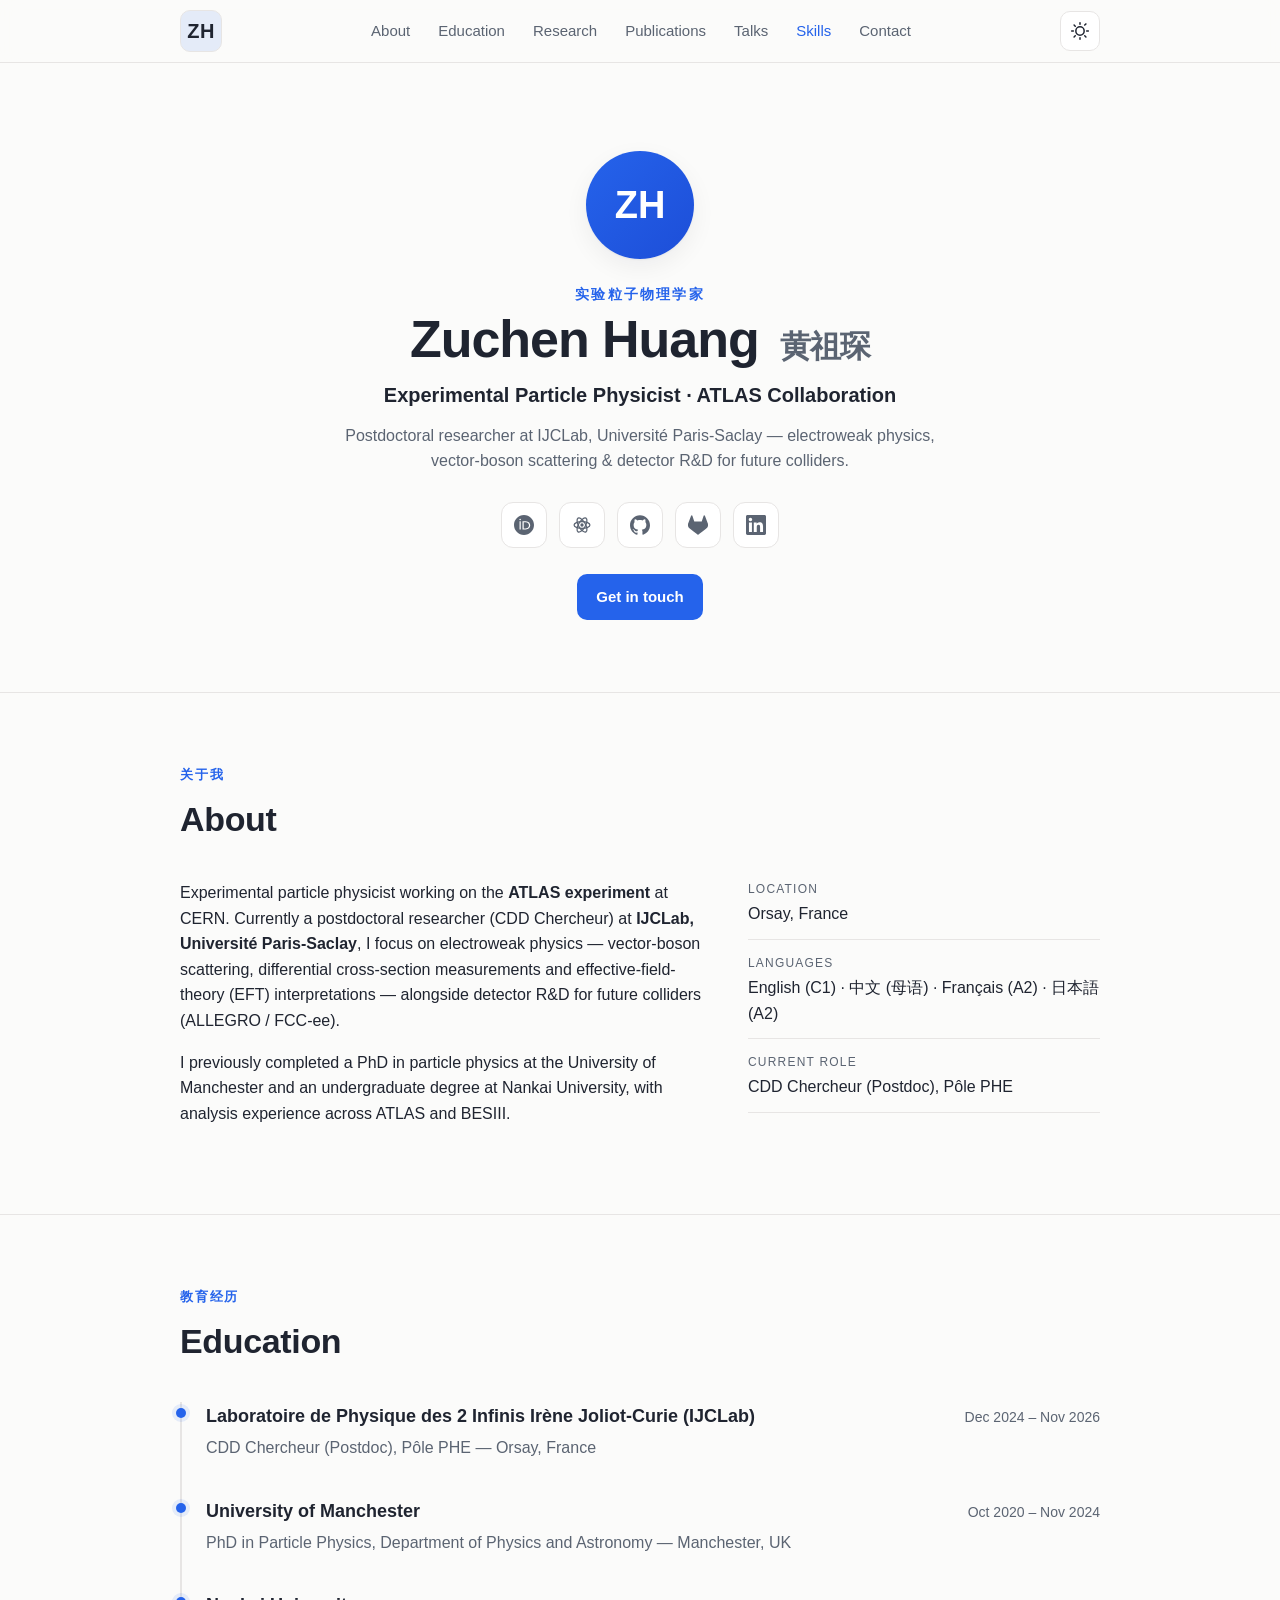
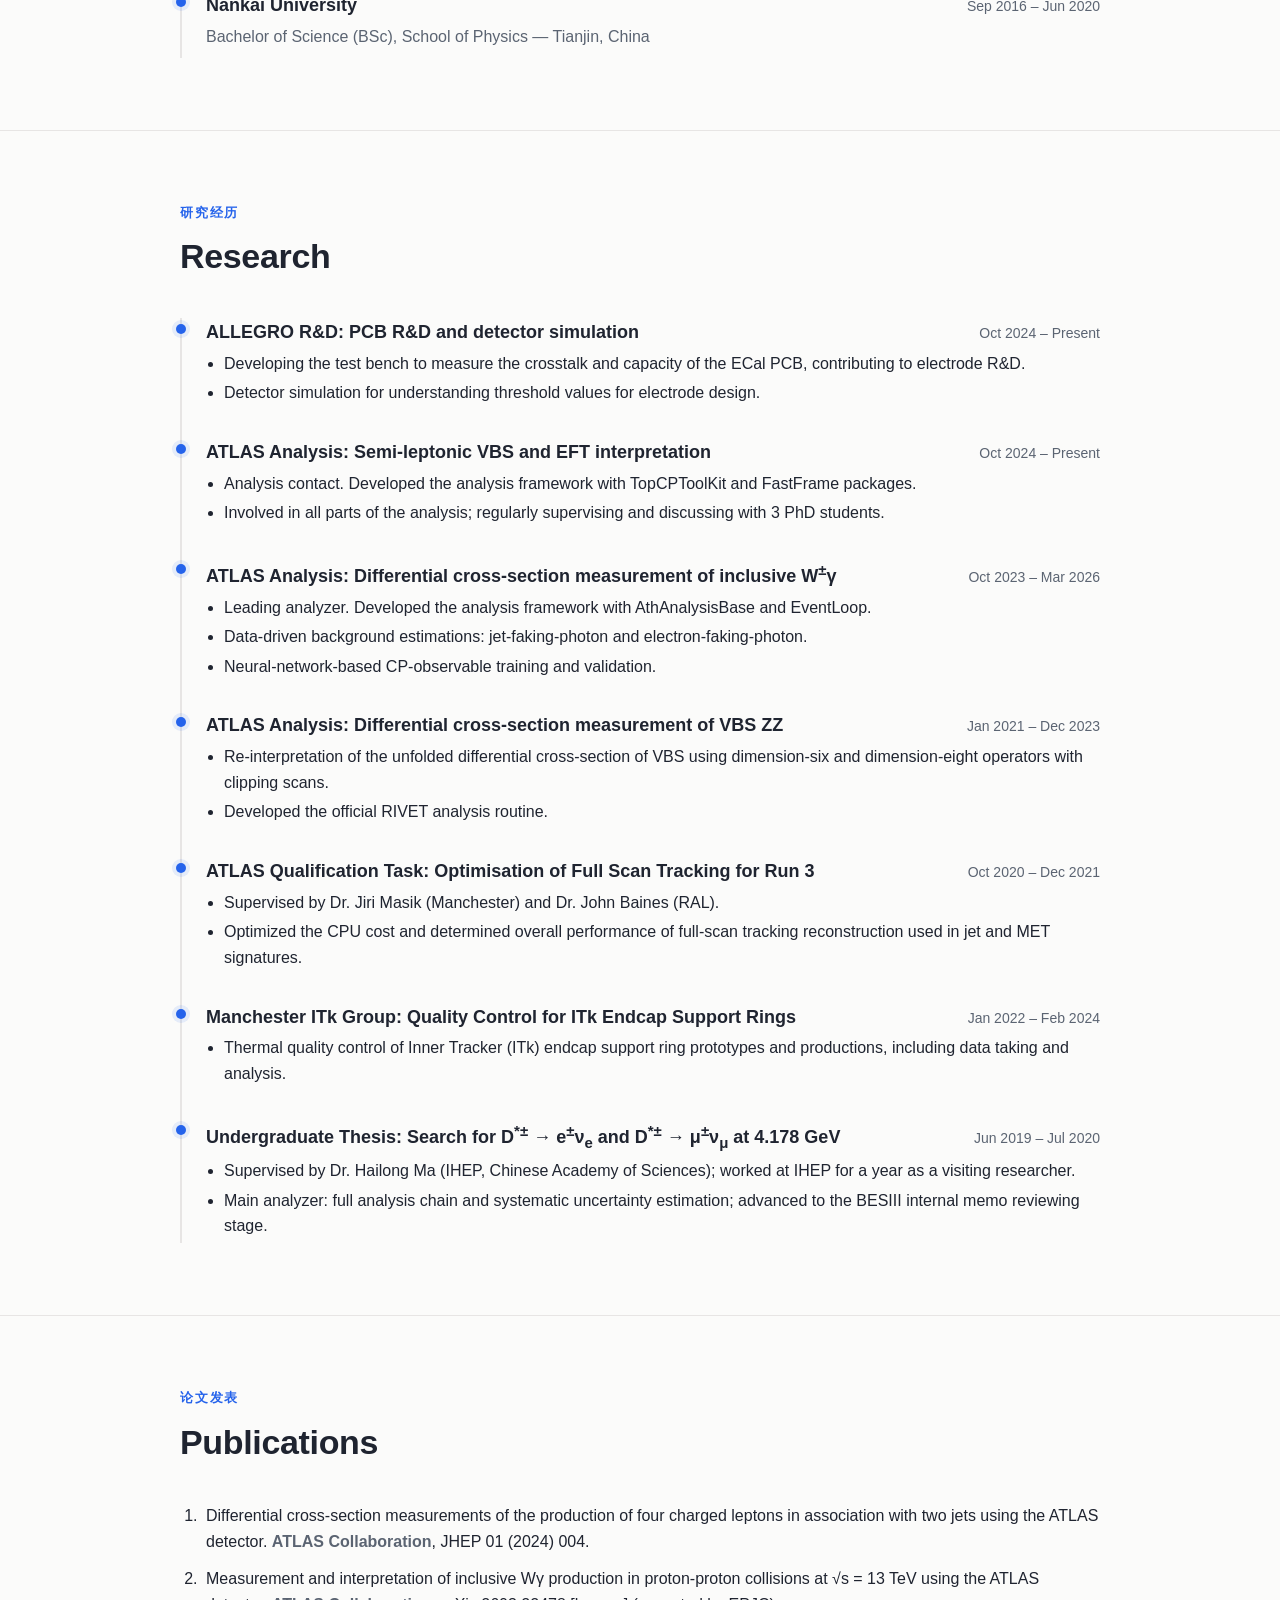
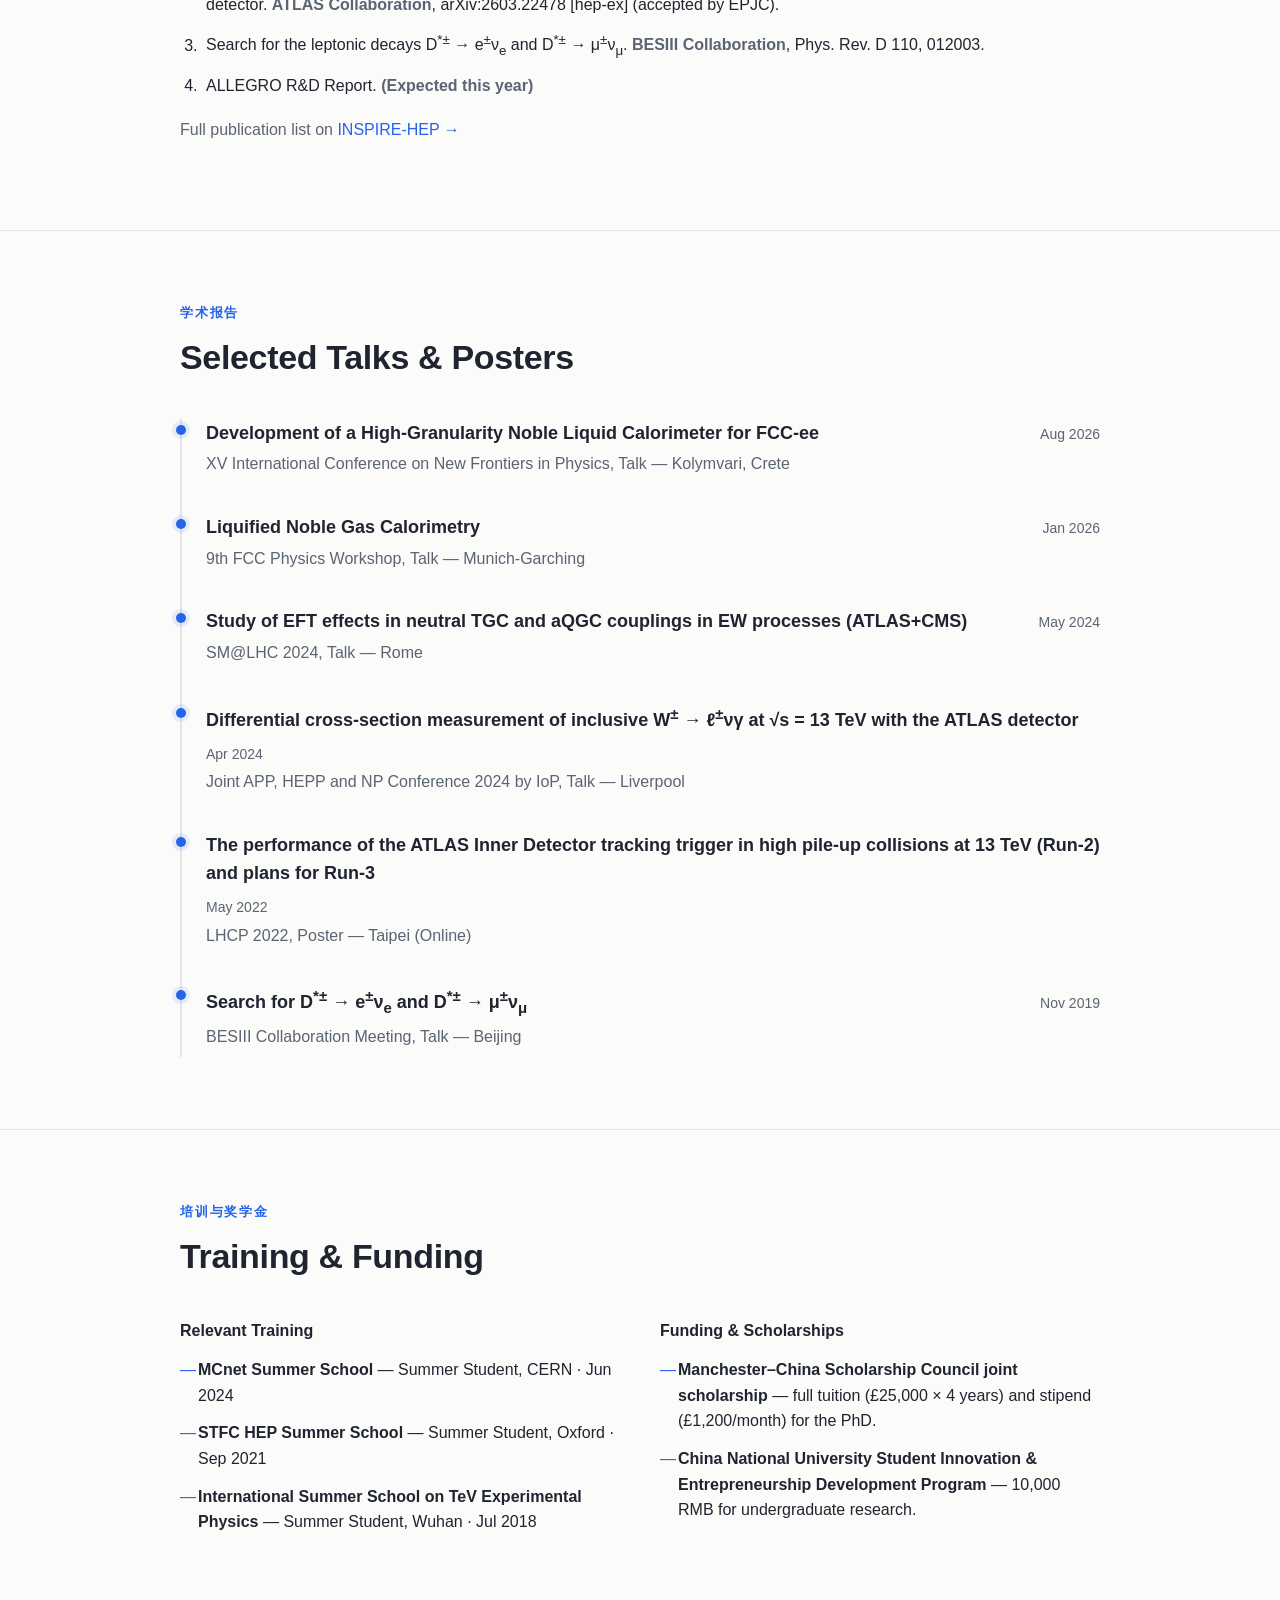
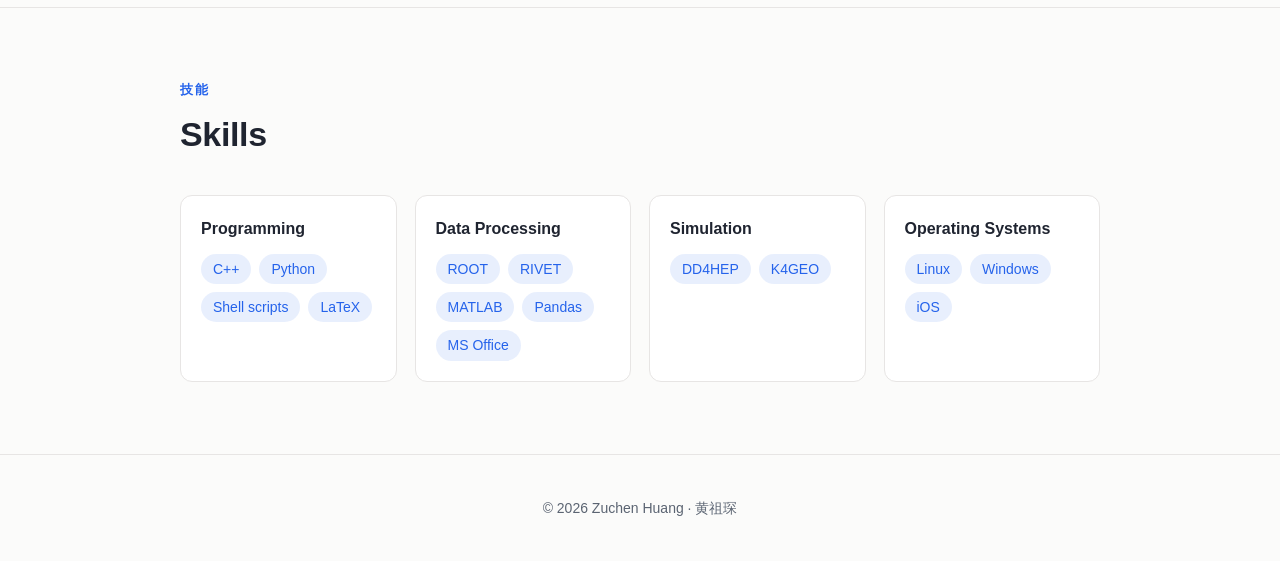
==== index.html @ 95fa82c2 "Personal site: single-page CV + business card with contact form" ====
<!DOCTYPE html>
<html lang="en" data-theme="light">
<head>
  <meta charset="UTF-8">
  <meta name="viewport" content="width=device-width, initial-scale=1.0">
  <title>Zuchen Huang · 黄祖琛 — Experimental Particle Physicist</title>
  <meta name="description" content="Zuchen Huang (黄祖琛) — experimental particle physicist on the ATLAS experiment. CV, research, publications and contact.">
  <meta property="og:title" content="Zuchen Huang · 黄祖琛 — Experimental Particle Physicist">
  <meta property="og:description" content="Experimental particle physicist on the ATLAS experiment. CV, research, publications and contact.">
  <meta property="og:type" content="website">
  <link rel="icon" href="assets/favicon.svg" type="image/svg+xml">
  <link rel="stylesheet" href="css/style.css">
</head>
<body>
  <a class="skip-link" href="#main">Skip to content</a>

  <header class="site-header">
    <div class="container header-inner">
      <a class="brand" href="#top" aria-label="Back to top">ZH</a>

      <button class="nav-toggle" aria-expanded="false" aria-controls="primary-nav" aria-label="Toggle navigation">
        <span></span><span></span><span></span>
      </button>

      <nav id="primary-nav" class="site-nav" aria-label="Primary">
        <ul class="nav-list">
          <li><a href="#about">About</a></li>
          <li><a href="#education">Education</a></li>
          <li><a href="#research">Research</a></li>
          <li><a href="#publications">Publications</a></li>
          <li><a href="#talks">Talks</a></li>
          <li><a href="#skills">Skills</a></li>
          <li><a href="contact.html">Contact</a></li>
        </ul>
      </nav>

      <button class="theme-toggle" aria-label="Toggle dark mode" type="button">
        <svg class="icon-sun" viewBox="0 0 24 24" aria-hidden="true"><path d="M12 17a5 5 0 1 0 0-10 5 5 0 0 0 0 10Zm0-15v2m0 16v2M2 12h2m16 0h2M4.9 4.9l1.4 1.4m11.4 11.4 1.4 1.4m0-15.6-1.4 1.4M6.3 17.7l-1.4 1.4" fill="none" stroke="currentColor" stroke-width="1.8" stroke-linecap="round"/></svg>
        <svg class="icon-moon" viewBox="0 0 24 24" aria-hidden="true"><path d="M21 12.8A9 9 0 1 1 11.2 3 7 7 0 0 0 21 12.8Z" fill="none" stroke="currentColor" stroke-width="1.8" stroke-linecap="round" stroke-linejoin="round"/></svg>
      </button>
    </div>
  </header>

  <main id="main">
    <!-- Hero -->
    <section id="top" class="hero">
      <div class="container">
        <div class="hero-avatar" role="img" aria-label="Portrait placeholder">ZH</div>
        <p class="hero-eyebrow">实验粒子物理学家</p>
        <h1 class="hero-name">Zuchen Huang <span class="hero-name-cn">黄祖琛</span></h1>
        <p class="hero-tagline">Experimental Particle Physicist · ATLAS Collaboration</p>
        <p class="hero-sub">Postdoctoral researcher at IJCLab, Université Paris-Saclay — electroweak physics, vector-boson scattering &amp; detector R&amp;D for future colliders.</p>

        <ul class="social-links" aria-label="Profile links">
          <li>
            <a class="social-icon" href="https://orcid.org/0000-0002-9008-1937" target="_blank" rel="noopener" aria-label="ORCID" title="ORCID">
              <svg viewBox="0 0 24 24" fill="currentColor" aria-hidden="true"><path d="M12 0C5.372 0 0 5.372 0 12s5.372 12 12 12 12-5.372 12-12S18.628 0 12 0zM7.369 4.378c.525 0 .947.431.947.947s-.422.947-.947.947a.95.95 0 0 1-.947-.947c0-.525.422-.947.947-.947zm-.722 3.038h1.444v10.041H6.647V7.416zm3.562 0h3.9c3.712 0 5.344 2.653 5.344 5.025 0 2.578-2.016 5.025-5.325 5.025h-3.919V7.416zm1.444 1.303v7.444h2.297c3.272 0 4.022-2.484 4.022-3.722 0-2.016-1.284-3.722-4.097-3.722h-2.222z"/></svg>
            </a>
          </li>
          <li>
            <a class="social-icon" href="https://inspirehep.net/authors/2129046" target="_blank" rel="noopener" aria-label="INSPIRE-HEP" title="INSPIRE-HEP">
              <svg viewBox="0 0 24 24" aria-hidden="true"><g fill="none" stroke="currentColor" stroke-width="1.5"><ellipse cx="12" cy="12" rx="9.5" ry="4.1"/><ellipse cx="12" cy="12" rx="9.5" ry="4.1" transform="rotate(60 12 12)"/><ellipse cx="12" cy="12" rx="9.5" ry="4.1" transform="rotate(120 12 12)"/></g><circle cx="12" cy="12" r="2" fill="currentColor"/></svg>
            </a>
          </li>
          <li>
            <a class="social-icon" href="https://github.com/josum21" target="_blank" rel="noopener" aria-label="GitHub" title="GitHub">
              <svg viewBox="0 0 24 24" fill="currentColor" aria-hidden="true"><path d="M12 .297c-6.63 0-12 5.373-12 12 0 5.303 3.438 9.8 8.205 11.385.6.113.82-.258.82-.577 0-.285-.01-1.04-.015-2.04-3.338.724-4.042-1.61-4.042-1.61C4.422 18.07 3.633 17.7 3.633 17.7c-1.087-.744.084-.729.084-.729 1.205.084 1.838 1.236 1.838 1.236 1.07 1.835 2.809 1.305 3.495.998.108-.776.417-1.305.76-1.605-2.665-.3-5.466-1.332-5.466-5.93 0-1.31.465-2.38 1.235-3.22-.135-.303-.54-1.523.105-3.176 0 0 1.005-.322 3.3 1.23.96-.267 1.98-.399 3-.405 1.02.006 2.04.138 3 .405 2.28-1.552 3.285-1.23 3.285-1.23.645 1.653.24 2.873.12 3.176.765.84 1.23 1.91 1.23 3.22 0 4.61-2.805 5.625-5.475 5.92.42.36.81 1.096.81 2.22 0 1.606-.015 2.896-.015 3.286 0 .315.21.69.825.57C20.565 22.092 24 17.592 24 12.297c0-6.627-5.373-12-12-12"/></svg>
            </a>
          </li>
          <li>
            <a class="social-icon" href="https://gitlab.cern.ch/hzuchen" target="_blank" rel="noopener" aria-label="GitLab" title="GitLab">
              <svg viewBox="0 0 24 24" fill="currentColor" aria-hidden="true"><path d="m23.6004 9.5927-.0337-.0862L20.3.9814a.851.851 0 0 0-.3362-.405.8748.8748 0 0 0-.9997.0539.8748.8748 0 0 0-.29.4399l-2.2055 6.748H7.5375l-2.2057-6.748a.8573.8573 0 0 0-.29-.4412.8748.8748 0 0 0-.9997-.0537.8585.8585 0 0 0-.3362.4049L.4332 9.5015l-.0325.0862a6.0657 6.0657 0 0 0 2.0119 7.0105l.0113.0087.03.0213 4.976 3.7264 2.462 1.8633 1.4995 1.1321a1.0085 1.0085 0 0 0 1.2197 0l1.4995-1.1321 2.4619-1.8633 5.006-3.7489.0125-.01a6.0682 6.0682 0 0 0 2.0094-7.003z"/></svg>
            </a>
          </li>
          <li>
            <a class="social-icon" href="https://www.linkedin.com/in/zuchen-huang-052924232/" target="_blank" rel="noopener" aria-label="LinkedIn" title="LinkedIn">
              <svg viewBox="0 0 24 24" fill="currentColor" aria-hidden="true"><path d="M20.447 20.452h-3.554v-5.569c0-1.328-.027-3.037-1.852-3.037-1.853 0-2.136 1.445-2.136 2.939v5.667H9.351V9h3.414v1.561h.046c.477-.9 1.637-1.85 3.37-1.85 3.601 0 4.267 2.37 4.267 5.455v6.286zM5.337 7.433c-1.144 0-2.063-.926-2.063-2.065 0-1.138.92-2.063 2.063-2.063 1.14 0 2.064.925 2.064 2.063 0 1.139-.925 2.065-2.064 2.065zm1.782 13.019H3.555V9h3.564v11.452zM22.225 0H1.771C.792 0 0 .774 0 1.729v20.542C0 23.227.792 24 1.771 24h20.451C23.2 24 24 23.227 24 22.271V1.729C24 .774 23.2 0 22.222 0h.003z"/></svg>
            </a>
          </li>
        </ul>

        <div class="hero-actions">
          <a class="btn btn-primary" href="contact.html">Get in touch</a>
        </div>
      </div>
    </section>

    <!-- About -->
    <section id="about" class="section">
      <div class="container">
        <div class="section-head">
          <span class="section-tag">关于我</span>
          <h2>About</h2>
        </div>
        <div class="about-grid">
          <div class="about-text">
            <p>Experimental particle physicist working on the <strong>ATLAS experiment</strong> at CERN. Currently a postdoctoral researcher (CDD Chercheur) at <strong>IJCLab, Université Paris-Saclay</strong>, I focus on electroweak physics — vector-boson scattering, differential cross-section measurements and effective-field-theory (EFT) interpretations — alongside detector R&amp;D for future colliders (ALLEGRO / FCC-ee).</p>
            <p>I previously completed a PhD in particle physics at the University of Manchester and an undergraduate degree at Nankai University, with analysis experience across ATLAS and BESIII.</p>
          </div>
          <dl class="about-facts">
            <div><dt>Location</dt><dd>Orsay, France</dd></div>
            <div><dt>Languages</dt><dd>English (C1) · 中文 (母语) · Français (A2) · 日本語 (A2)</dd></div>
            <div><dt>Current role</dt><dd>CDD Chercheur (Postdoc), Pôle PHE</dd></div>
          </dl>
        </div>
      </div>
    </section>

    <!-- Education -->
    <section id="education" class="section">
      <div class="container">
        <div class="section-head">
          <span class="section-tag">教育经历</span>
          <h2>Education</h2>
        </div>
        <div class="timeline">
          <article class="entry">
            <div class="entry-head"><h3>Laboratoire de Physique des 2 Infinis Irène Joliot-Curie (IJCLab)</h3><span class="entry-date">Dec 2024 – Nov 2026</span></div>
            <p class="entry-sub">CDD Chercheur (Postdoc), Pôle PHE — Orsay, France</p>
          </article>
          <article class="entry">
            <div class="entry-head"><h3>University of Manchester</h3><span class="entry-date">Oct 2020 – Nov 2024</span></div>
            <p class="entry-sub">PhD in Particle Physics, Department of Physics and Astronomy — Manchester, UK</p>
          </article>
          <article class="entry">
            <div class="entry-head"><h3>Nankai University</h3><span class="entry-date">Sep 2016 – Jun 2020</span></div>
            <p class="entry-sub">Bachelor of Science (BSc), School of Physics — Tianjin, China</p>
          </article>
        </div>
      </div>
    </section>

    <!-- Research -->
    <section id="research" class="section">
      <div class="container">
        <div class="section-head">
          <span class="section-tag">研究经历</span>
          <h2>Research</h2>
        </div>
        <div class="timeline">
          <article class="entry">
            <div class="entry-head"><h3>ALLEGRO R&amp;D: PCB R&amp;D and detector simulation</h3><span class="entry-date">Oct 2024 – Present</span></div>
            <ul class="entry-desc">
              <li>Developing the test bench to measure the crosstalk and capacity of the ECal PCB, contributing to electrode R&amp;D.</li>
              <li>Detector simulation for understanding threshold values for electrode design.</li>
            </ul>
          </article>

          <article class="entry">
            <div class="entry-head"><h3>ATLAS Analysis: Semi-leptonic VBS and EFT interpretation</h3><span class="entry-date">Oct 2024 – Present</span></div>
            <ul class="entry-desc">
              <li>Analysis contact. Developed the analysis framework with TopCPToolKit and FastFrame packages.</li>
              <li>Involved in all parts of the analysis; regularly supervising and discussing with 3 PhD students.</li>
            </ul>
          </article>

          <article class="entry">
            <div class="entry-head"><h3>ATLAS Analysis: Differential cross-section measurement of inclusive W<sup>±</sup>γ</h3><span class="entry-date">Oct 2023 – Mar 2026</span></div>
            <ul class="entry-desc">
              <li>Leading analyzer. Developed the analysis framework with AthAnalysisBase and EventLoop.</li>
              <li>Data-driven background estimations: jet-faking-photon and electron-faking-photon.</li>
              <li>Neural-network-based CP-observable training and validation.</li>
            </ul>
          </article>

          <article class="entry">
            <div class="entry-head"><h3>ATLAS Analysis: Differential cross-section measurement of VBS ZZ</h3><span class="entry-date">Jan 2021 – Dec 2023</span></div>
            <ul class="entry-desc">
              <li>Re-interpretation of the unfolded differential cross-section of VBS using dimension-six and dimension-eight operators with clipping scans.</li>
              <li>Developed the official RIVET analysis routine.</li>
            </ul>
          </article>

          <article class="entry">
            <div class="entry-head"><h3>ATLAS Qualification Task: Optimisation of Full Scan Tracking for Run 3</h3><span class="entry-date">Oct 2020 – Dec 2021</span></div>
            <ul class="entry-desc">
              <li>Supervised by Dr. Jiri Masik (Manchester) and Dr. John Baines (RAL).</li>
              <li>Optimized the CPU cost and determined overall performance of full-scan tracking reconstruction used in jet and MET signatures.</li>
            </ul>
          </article>

          <article class="entry">
            <div class="entry-head"><h3>Manchester ITk Group: Quality Control for ITk Endcap Support Rings</h3><span class="entry-date">Jan 2022 – Feb 2024</span></div>
            <ul class="entry-desc">
              <li>Thermal quality control of Inner Tracker (ITk) endcap support ring prototypes and productions, including data taking and analysis.</li>
            </ul>
          </article>

          <article class="entry">
            <div class="entry-head"><h3>Undergraduate Thesis: Search for D<sup>*±</sup> → e<sup>±</sup>ν<sub>e</sub> and D<sup>*±</sup> → μ<sup>±</sup>ν<sub>μ</sub> at 4.178 GeV</h3><span class="entry-date">Jun 2019 – Jul 2020</span></div>
            <ul class="entry-desc">
              <li>Supervised by Dr. Hailong Ma (IHEP, Chinese Academy of Sciences); worked at IHEP for a year as a visiting researcher.</li>
              <li>Main analyzer: full analysis chain and systematic uncertainty estimation; advanced to the BESIII internal memo reviewing stage.</li>
            </ul>
          </article>
        </div>
      </div>
    </section>

    <!-- Publications -->
    <section id="publications" class="section">
      <div class="container">
        <div class="section-head">
          <span class="section-tag">论文发表</span>
          <h2>Publications</h2>
        </div>
        <ol class="pub-list">
          <li>Differential cross-section measurements of the production of four charged leptons in association with two jets using the ATLAS detector. <em>ATLAS Collaboration</em>, JHEP 01 (2024) 004.</li>
          <li>Measurement and interpretation of inclusive Wγ production in proton-proton collisions at √s = 13 TeV using the ATLAS detector. <em>ATLAS Collaboration</em>, arXiv:2603.22478 [hep-ex] (accepted by EPJC).</li>
          <li>Search for the leptonic decays D<sup>*±</sup> → e<sup>±</sup>ν<sub>e</sub> and D<sup>*±</sup> → μ<sup>±</sup>ν<sub>μ</sub>. <em>BESIII Collaboration</em>, Phys. Rev. D 110, 012003.</li>
          <li>ALLEGRO R&amp;D Report. <em>(Expected this year)</em></li>
        </ol>
        <p class="section-note">Full publication list on <a href="https://inspirehep.net/authors/2129046" target="_blank" rel="noopener">INSPIRE-HEP →</a></p>
      </div>
    </section>

    <!-- Talks -->
    <section id="talks" class="section">
      <div class="container">
        <div class="section-head">
          <span class="section-tag">学术报告</span>
          <h2>Selected Talks &amp; Posters</h2>
        </div>
        <div class="timeline">
          <article class="entry">
            <div class="entry-head"><h3>Development of a High-Granularity Noble Liquid Calorimeter for FCC-ee</h3><span class="entry-date">Aug 2026</span></div>
            <p class="entry-sub">XV International Conference on New Frontiers in Physics, Talk — Kolymvari, Crete</p>
          </article>
          <article class="entry">
            <div class="entry-head"><h3>Liquified Noble Gas Calorimetry</h3><span class="entry-date">Jan 2026</span></div>
            <p class="entry-sub">9th FCC Physics Workshop, Talk — Munich-Garching</p>
          </article>
          <article class="entry">
            <div class="entry-head"><h3>Study of EFT effects in neutral TGC and aQGC couplings in EW processes (ATLAS+CMS)</h3><span class="entry-date">May 2024</span></div>
            <p class="entry-sub">SM@LHC 2024, Talk — Rome</p>
          </article>
          <article class="entry">
            <div class="entry-head"><h3>Differential cross-section measurement of inclusive W<sup>±</sup> → ℓ<sup>±</sup>νγ at √s = 13 TeV with the ATLAS detector</h3><span class="entry-date">Apr 2024</span></div>
            <p class="entry-sub">Joint APP, HEPP and NP Conference 2024 by IoP, Talk — Liverpool</p>
          </article>
          <article class="entry">
            <div class="entry-head"><h3>The performance of the ATLAS Inner Detector tracking trigger in high pile-up collisions at 13 TeV (Run-2) and plans for Run-3</h3><span class="entry-date">May 2022</span></div>
            <p class="entry-sub">LHCP 2022, Poster — Taipei (Online)</p>
          </article>
          <article class="entry">
            <div class="entry-head"><h3>Search for D<sup>*±</sup> → e<sup>±</sup>ν<sub>e</sub> and D<sup>*±</sup> → μ<sup>±</sup>ν<sub>μ</sub></h3><span class="entry-date">Nov 2019</span></div>
            <p class="entry-sub">BESIII Collaboration Meeting, Talk — Beijing</p>
          </article>
        </div>
      </div>
    </section>

    <!-- Training & Funding -->
    <section id="training" class="section">
      <div class="container">
        <div class="section-head">
          <span class="section-tag">培训与奖学金</span>
          <h2>Training &amp; Funding</h2>
        </div>
        <div class="two-col">
          <div>
            <h3 class="col-title">Relevant Training</h3>
            <ul class="plain-list">
              <li><strong>MCnet Summer School</strong> — Summer Student, CERN · Jun 2024</li>
              <li><strong>STFC HEP Summer School</strong> — Summer Student, Oxford · Sep 2021</li>
              <li><strong>International Summer School on TeV Experimental Physics</strong> — Summer Student, Wuhan · Jul 2018</li>
            </ul>
          </div>
          <div>
            <h3 class="col-title">Funding &amp; Scholarships</h3>
            <ul class="plain-list">
              <li><strong>Manchester–China Scholarship Council joint scholarship</strong> — full tuition (£25,000 × 4 years) and stipend (£1,200/month) for the PhD.</li>
              <li><strong>China National University Student Innovation &amp; Entrepreneurship Development Program</strong> — 10,000 RMB for undergraduate research.</li>
            </ul>
          </div>
        </div>
      </div>
    </section>

    <!-- Skills -->
    <section id="skills" class="section">
      <div class="container">
        <div class="section-head">
          <span class="section-tag">技能</span>
          <h2>Skills</h2>
        </div>
        <div class="skills-grid">
          <div class="skill-card">
            <h3>Programming</h3>
            <ul class="tag-list"><li>C++</li><li>Python</li><li>Shell scripts</li><li>LaTeX</li></ul>
          </div>
          <div class="skill-card">
            <h3>Data Processing</h3>
            <ul class="tag-list"><li>ROOT</li><li>RIVET</li><li>MATLAB</li><li>Pandas</li><li>MS Office</li></ul>
          </div>
          <div class="skill-card">
            <h3>Simulation</h3>
            <ul class="tag-list"><li>DD4HEP</li><li>K4GEO</li></ul>
          </div>
          <div class="skill-card">
            <h3>Operating Systems</h3>
            <ul class="tag-list"><li>Linux</li><li>Windows</li><li>iOS</li></ul>
          </div>
        </div>
      </div>
    </section>

  </main>

  <footer class="site-footer">
    <div class="container">
      <p>© 2026 Zuchen Huang · 黄祖琛</p>
    </div>
  </footer>

  <script src="js/main.js"></script>
</body>
</html>
---- css/style.css ----
/* ==========================================================================
   Zuchen Huang · personal site — minimal, responsive, light/dark
   ========================================================================== */

:root {
  --bg: #fbfbfa;
  --bg-elevated: #ffffff;
  --text: #1f2430;
  --text-muted: #5b6472;
  --border: #e7e5e4;
  --accent: #2563eb;
  --accent-strong: #1d4ed8;
  --accent-soft: rgba(37, 99, 235, 0.10);
  --on-accent: #ffffff;
  --header-bg: rgba(251, 251, 250, 0.85);
  --shadow: 0 1px 2px rgba(15, 23, 42, 0.05), 0 8px 24px rgba(15, 23, 42, 0.06);
  --radius: 12px;
  --maxw: 960px;
}

[data-theme="dark"] {
  --bg: #0e1116;
  --bg-elevated: #161b24;
  --text: #e7eaf0;
  --text-muted: #9aa3b2;
  --border: #262d3a;
  --accent: #60a5fa;
  --accent-strong: #3b82f6;
  --accent-soft: rgba(96, 165, 250, 0.14);
  --on-accent: #0b1220;
  --header-bg: rgba(14, 17, 22, 0.82);
  --shadow: 0 1px 2px rgba(0, 0, 0, 0.4), 0 8px 24px rgba(0, 0, 0, 0.35);
}

* { box-sizing: border-box; }

html { scroll-behavior: smooth; }

body {
  margin: 0;
  font-family: -apple-system, BlinkMacSystemFont, "Segoe UI", Roboto, "Helvetica Neue", Arial, "PingFang SC", "Microsoft YaHei", sans-serif;
  line-height: 1.6;
  color: var(--text);
  background: var(--bg);
  transition: background-color 0.25s ease, color 0.25s ease;
}

a { color: var(--accent); text-decoration: none; }
a:hover { text-decoration: underline; }

.container { max-width: var(--maxw); margin: 0 auto; padding: 0 20px; }

.skip-link {
  position: absolute; left: -999px; top: 0;
  background: var(--accent); color: var(--on-accent);
  padding: 8px 14px; border-radius: 0 0 8px 0; z-index: 100;
}
.skip-link:focus { left: 0; }

/* ---------- Header ---------- */
.site-header {
  position: sticky; top: 0; z-index: 50;
  background: var(--header-bg);
  backdrop-filter: saturate(140%) blur(10px);
  border-bottom: 1px solid var(--border);
}
.header-inner { display: flex; align-items: center; justify-content: space-between; height: 62px; gap: 16px; }

.brand {
  font-weight: 800; font-size: 20px; letter-spacing: 0.02em;
  color: var(--text); background: var(--accent-soft);
  width: 42px; height: 42px; display: grid; place-items: center;
  border-radius: 10px; border: 1px solid var(--border);
}
.brand:hover { text-decoration: none; color: var(--accent); }

.nav-list { display: flex; gap: 4px; list-style: none; margin: 0; padding: 0; }
.nav-list a {
  color: var(--text-muted); padding: 8px 12px; border-radius: 8px;
  font-size: 15px; font-weight: 500;
}
.nav-list a:hover { color: var(--text); background: var(--accent-soft); text-decoration: none; }
.nav-list a.active { color: var(--accent); }

.theme-toggle {
  border: 1px solid var(--border); background: var(--bg-elevated);
  color: var(--text); width: 40px; height: 40px; border-radius: 10px;
  cursor: pointer; display: grid; place-items: center;
}
.theme-toggle svg { width: 20px; height: 20px; }
.icon-moon { display: none; }
[data-theme="dark"] .icon-sun { display: none; }
[data-theme="dark"] .icon-moon { display: block; }

.nav-toggle { display: none; }

/* ---------- Hero ---------- */
.hero { padding: 88px 0 72px; text-align: center; }
.hero-avatar {
  width: 108px; height: 108px; margin: 0 auto 24px;
  border-radius: 50%; background: linear-gradient(135deg, var(--accent), var(--accent-strong));
  color: var(--on-accent); font-weight: 800; font-size: 38px;
  display: grid; place-items: center;
  box-shadow: var(--shadow);
}
.hero-eyebrow { margin: 0 0 6px; color: var(--accent); font-weight: 600; letter-spacing: 0.16em; font-size: 14px; }
.hero-name { margin: 0 0 10px; font-size: clamp(32px, 6vw, 52px); line-height: 1.1; letter-spacing: -0.02em; }
.hero-name-cn { color: var(--text-muted); font-size: 0.6em; font-weight: 600; margin-left: 8px; }
.hero-tagline { margin: 0 0 12px; font-size: 20px; font-weight: 600; }
.hero-sub { margin: 0 auto 28px; max-width: 620px; color: var(--text-muted); }

.social-links { display: flex; flex-wrap: wrap; justify-content: center; gap: 12px; list-style: none; padding: 0; margin: 0 0 26px; }

/* ---------- Social icon links ---------- */
.social-icon {
  width: 46px; height: 46px; border-radius: 12px;
  display: grid; place-items: center;
  background: var(--bg-elevated); border: 1px solid var(--border);
  color: var(--text-muted);
  transition: color 0.2s ease, border-color 0.2s ease, transform 0.2s ease, box-shadow 0.2s ease;
}
.social-icon:hover {
  color: var(--accent); border-color: var(--accent);
  transform: translateY(-2px); box-shadow: var(--shadow);
  text-decoration: none;
}
.social-icon svg { width: 20px; height: 20px; }

/* ---------- Contact form ---------- */
.contact-narrow { max-width: 560px; }
.form-status {
  padding: 14px 16px; border-radius: var(--radius); margin-bottom: 18px;
  border: 1px solid var(--border); background: var(--bg-elevated);
}
.form-status.success { border-color: #16a34a; color: #16a34a; background: rgba(22, 163, 74, 0.08); }
.form-field { margin-bottom: 16px; }
.form-field label { display: block; font-weight: 600; margin-bottom: 6px; font-size: 15px; }
.form-field input, .form-field textarea {
  width: 100%; padding: 10px 12px; font-size: 16px;
  font-family: inherit; color: var(--text); background: var(--bg-elevated);
  border: 1px solid var(--border); border-radius: 10px;
}
.form-field input:focus, .form-field textarea:focus {
  outline: none; border-color: var(--accent); box-shadow: 0 0 0 3px var(--accent-soft);
}
.form-field textarea { resize: vertical; }
.hero-actions { display: flex; flex-wrap: wrap; justify-content: center; gap: 12px; }

/* ---------- Buttons ---------- */
.btn {
  display: inline-block; padding: 10px 18px; border-radius: 10px;
  font-weight: 600; font-size: 15px; border: 1px solid transparent; cursor: pointer;
}
.btn-primary { background: var(--accent); color: var(--on-accent); }
.btn-primary:hover { background: var(--accent-strong); text-decoration: none; }
.btn-outline { border-color: var(--border); color: var(--text); background: var(--bg-elevated); }
.btn-outline:hover { border-color: var(--accent); color: var(--accent); text-decoration: none; }

/* ---------- Sections ---------- */
.section { padding: 72px 0; border-top: 1px solid var(--border); }
.section-head { margin-bottom: 34px; }
.section-tag {
  display: block; color: var(--accent); font-weight: 600;
  font-size: 13px; letter-spacing: 0.14em; text-transform: uppercase; margin-bottom: 6px;
}
.section h2 { margin: 0; font-size: clamp(26px, 4vw, 34px); letter-spacing: -0.01em; }

/* ---------- About ---------- */
.about-grid { display: grid; grid-template-columns: 1.5fr 1fr; gap: 40px; align-items: start; }
.about-text p { margin: 0 0 16px; }
.about-facts { margin: 0; display: grid; gap: 14px; }
.about-facts div { padding-bottom: 12px; border-bottom: 1px solid var(--border); }
.about-facts dt { font-size: 12px; text-transform: uppercase; letter-spacing: 0.1em; color: var(--text-muted); }
.about-facts dd { margin: 2px 0 0; font-weight: 500; }

/* ---------- Timeline entries ---------- */
.timeline { display: grid; gap: 28px; border-left: 2px solid var(--border); padding-left: 24px; }
.entry { position: relative; }
.entry::before {
  content: ""; position: absolute; left: -30px; top: 6px;
  width: 10px; height: 10px; border-radius: 50%;
  background: var(--accent); box-shadow: 0 0 0 4px var(--accent-soft);
}
.entry-head { display: flex; flex-wrap: wrap; align-items: baseline; justify-content: space-between; gap: 8px; }
.entry-head h3 { margin: 0; font-size: 18px; }
.entry-date { color: var(--text-muted); font-size: 14px; font-weight: 500; white-space: nowrap; }
.entry-sub { margin: 4px 0 8px; color: var(--text-muted); }
.entry-desc { margin: 4px 0 0; padding-left: 18px; }
.entry-desc li { margin-bottom: 4px; }

/* ---------- Publications ---------- */
.pub-list { margin: 0; padding-left: 22px; display: grid; gap: 12px; }
.pub-list li { padding-left: 4px; }
.pub-list em { color: var(--text-muted); font-style: normal; font-weight: 600; }
.section-note { margin-top: 18px; color: var(--text-muted); }

/* ---------- Two-column / lists ---------- */
.two-col { display: grid; grid-template-columns: 1fr 1fr; gap: 40px; }
.col-title { margin: 0 0 14px; font-size: 16px; }
.plain-list { margin: 0; padding: 0; list-style: none; display: grid; gap: 12px; }
.plain-list li { padding-left: 18px; position: relative; }
.plain-list li::before { content: "—"; position: absolute; left: 0; color: var(--accent); }

/* ---------- Skills ---------- */
.skills-grid { display: grid; grid-template-columns: repeat(auto-fit, minmax(200px, 1fr)); gap: 18px; }
.skill-card { background: var(--bg-elevated); border: 1px solid var(--border); border-radius: var(--radius); padding: 20px; }
.skill-card h3 { margin: 0 0 12px; font-size: 16px; }
.tag-list { display: flex; flex-wrap: wrap; gap: 8px; list-style: none; margin: 0; padding: 0; }
.tag-list li { background: var(--accent-soft); color: var(--accent); border-radius: 999px; padding: 4px 12px; font-size: 14px; font-weight: 500; }

/* ---------- Contact ---------- */
.contact-lead { margin: 0 0 26px; color: var(--text-muted); max-width: 560px; }
.contact-list { list-style: none; margin: 0 0 28px; padding: 0; display: grid; gap: 10px; }
.contact-list li { display: flex; gap: 12px; flex-wrap: wrap; }
.contact-label { min-width: 110px; color: var(--text-muted); font-weight: 600; }

/* ---------- Footer ---------- */
.site-footer { border-top: 1px solid var(--border); padding: 28px 0; color: var(--text-muted); font-size: 14px; text-align: center; }

/* ---------- Reveal animation ---------- */
.reveal { opacity: 0; transform: translateY(14px); transition: opacity 0.5s ease, transform 0.5s ease; }
.reveal.visible { opacity: 1; transform: none; }

/* ---------- Responsive ---------- */
@media (max-width: 760px) {
  .about-grid, .two-col { grid-template-columns: 1fr; }
  .nav-toggle {
    display: flex; flex-direction: column; gap: 4px;
    background: none; border: none; cursor: pointer; padding: 8px;
  }
  .nav-toggle span { display: block; width: 22px; height: 2px; background: var(--text); transition: 0.2s ease; }
  .nav-toggle[aria-expanded="true"] span:nth-child(1) { transform: translateY(6px) rotate(45deg); }
  .nav-toggle[aria-expanded="true"] span:nth-child(2) { opacity: 0; }
  .nav-toggle[aria-expanded="true"] span:nth-child(3) { transform: translateY(-6px) rotate(-45deg); }

  .site-nav {
    position: absolute; top: 62px; left: 0; right: 0;
    background: var(--bg-elevated); border-bottom: 1px solid var(--border);
    padding: 12px 20px; display: none;
  }
  .site-nav.open { display: block; }
  .nav-list { flex-direction: column; gap: 2px; }
  .nav-list a { display: block; padding: 12px; }

  .entry-head { flex-direction: column; align-items: flex-start; gap: 2px; }
  .entry-date { white-space: normal; }
}
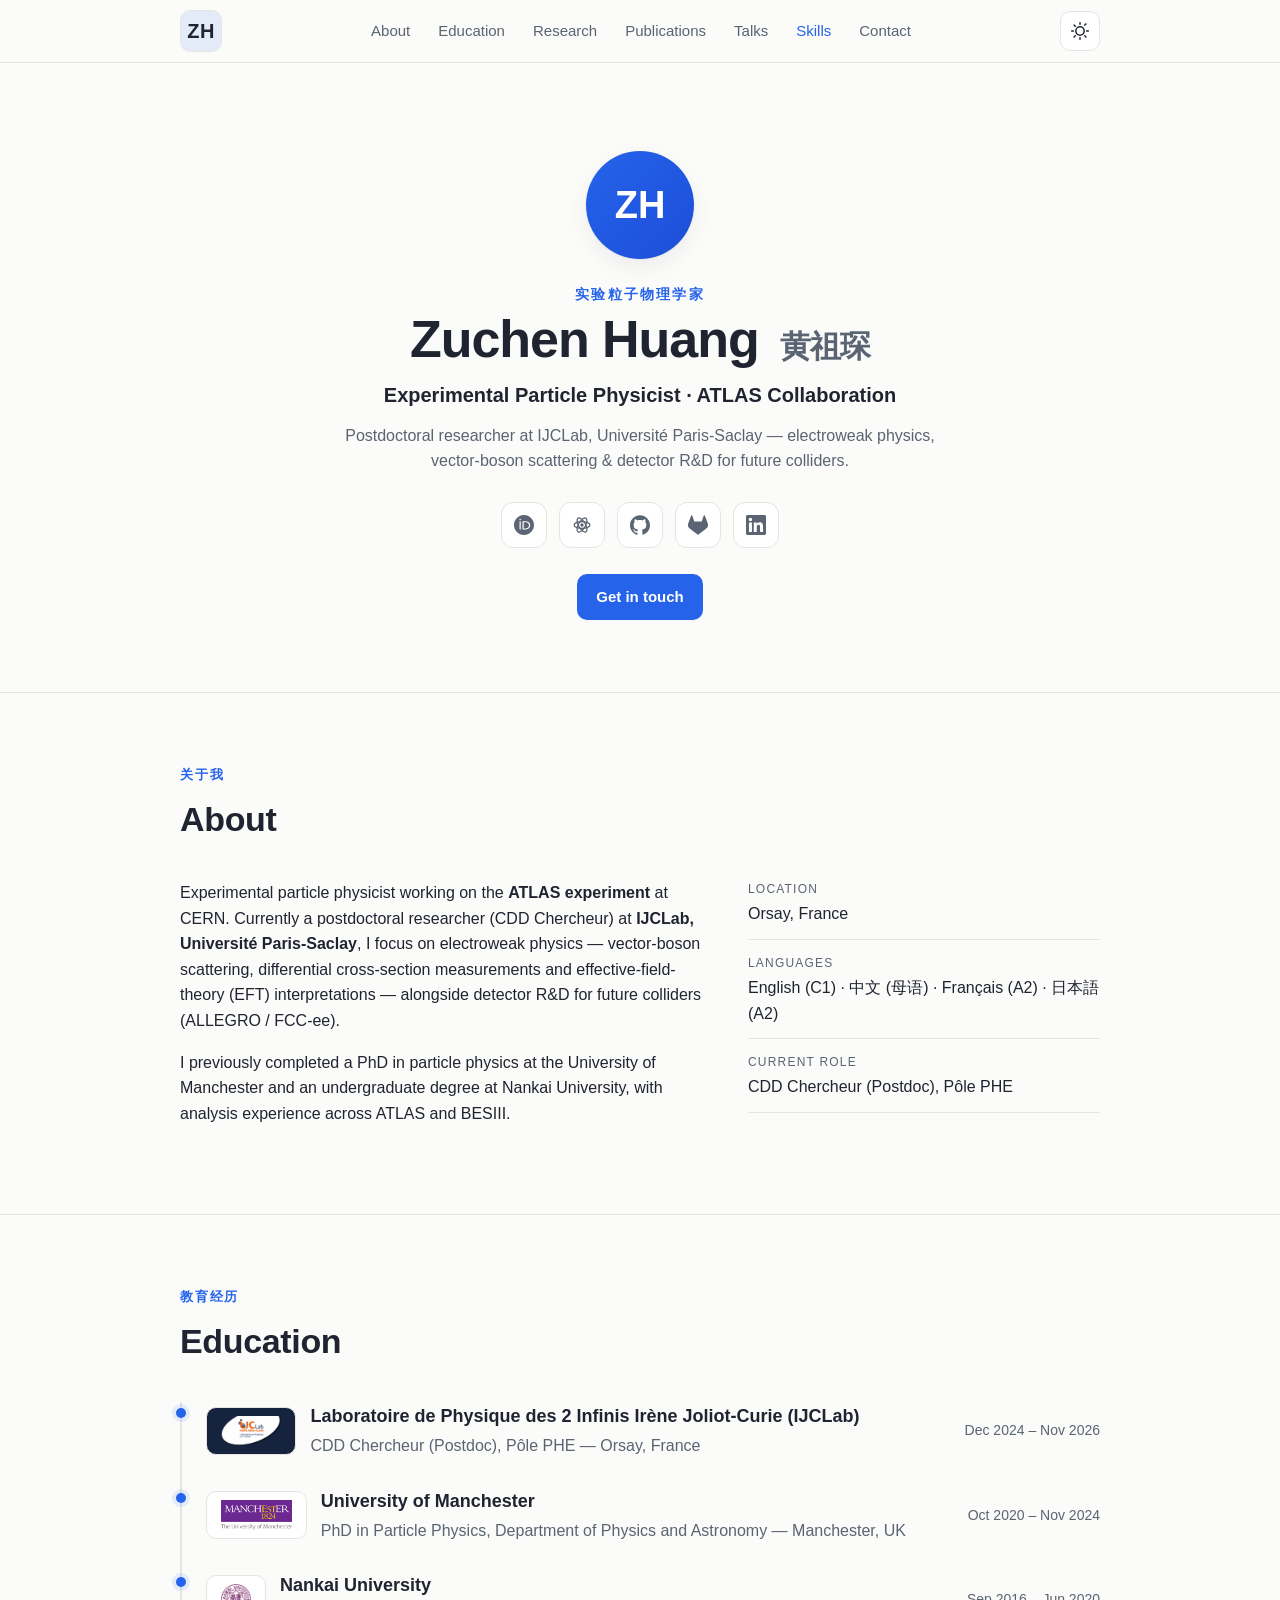
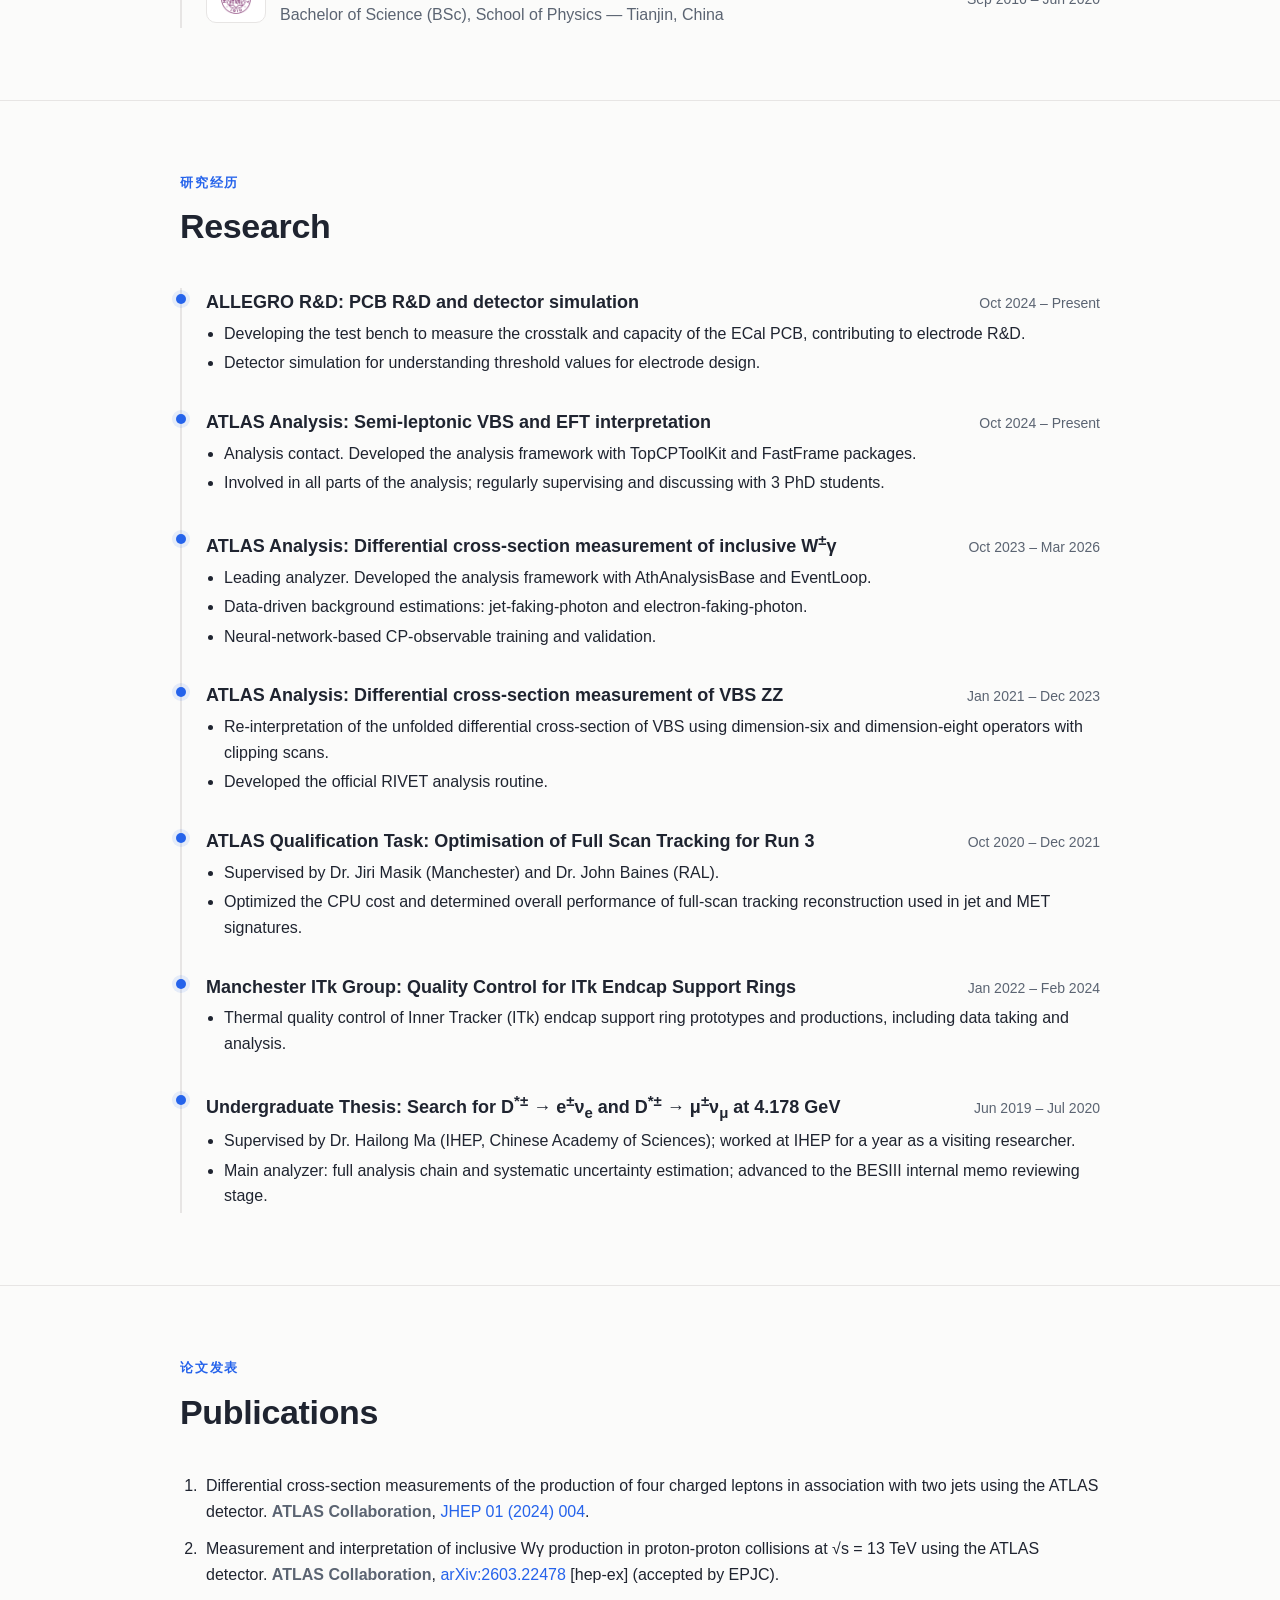
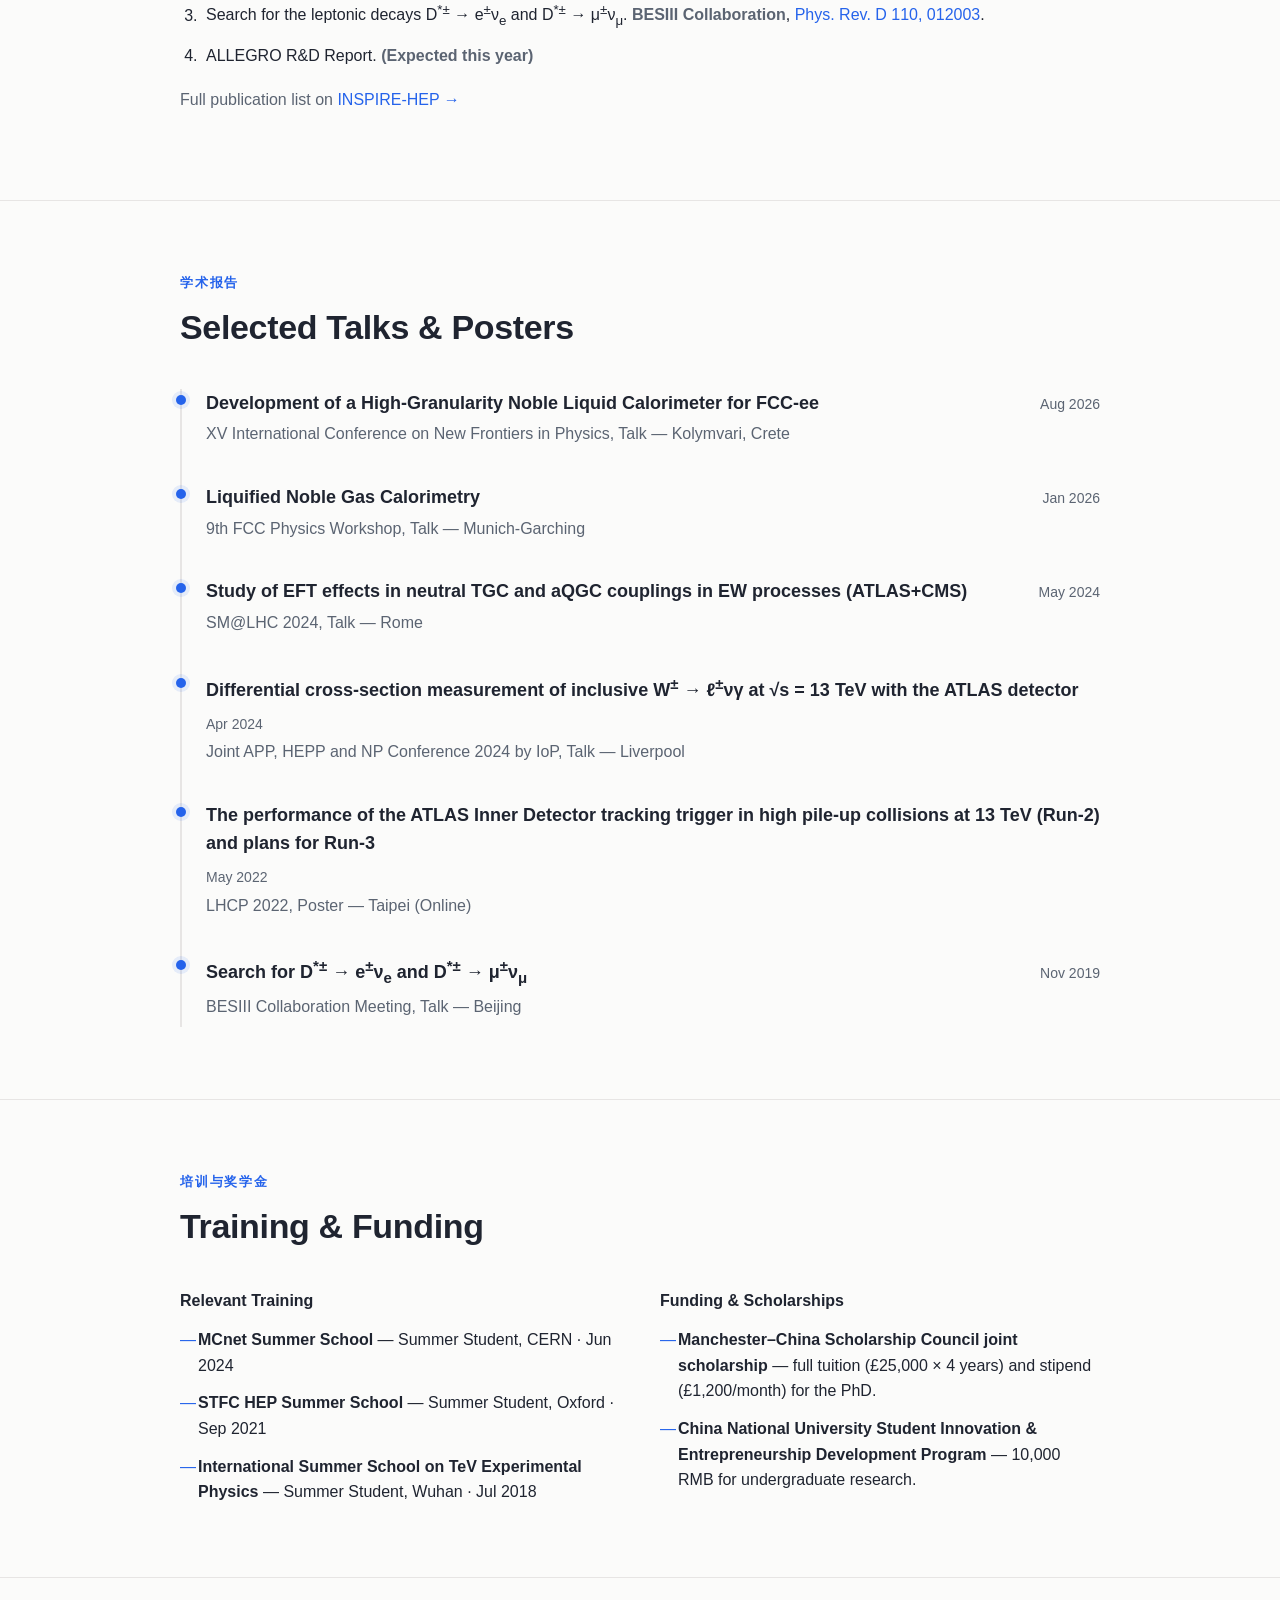
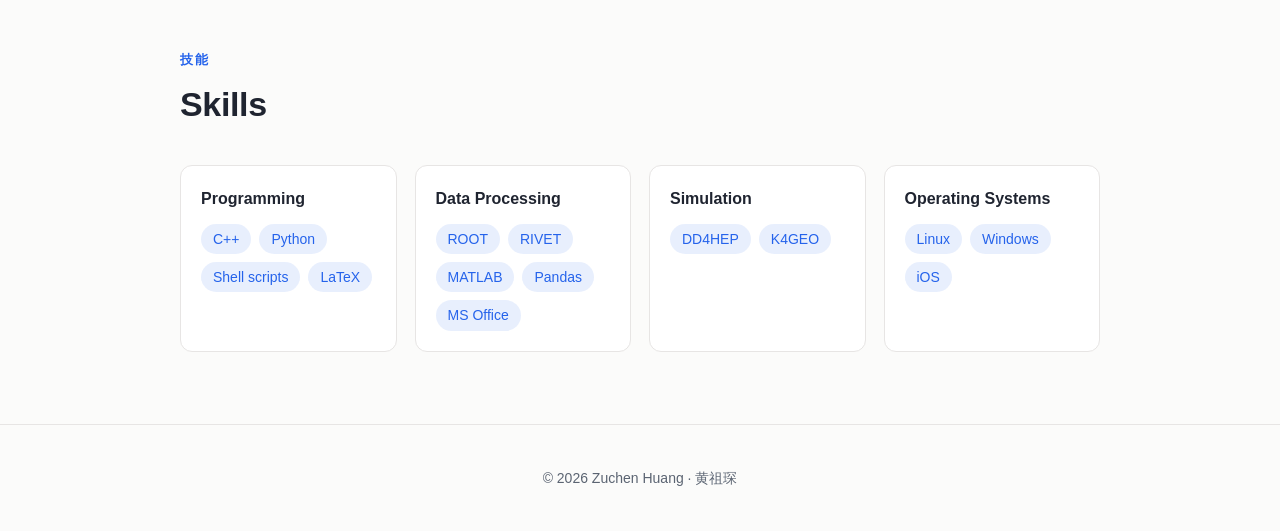
==== commit 5489a53e: "Add publication links and education logos" ====
--- a/index.html
+++ b/index.html
@@ -114,17 +114,35 @@
           <h2>Education</h2>
         </div>
         <div class="timeline">
-          <article class="entry">
-            <div class="entry-head"><h3>Laboratoire de Physique des 2 Infinis Irène Joliot-Curie (IJCLab)</h3><span class="entry-date">Dec 2024 – Nov 2026</span></div>
-            <p class="entry-sub">CDD Chercheur (Postdoc), Pôle PHE — Orsay, France</p>
-          </article>
-          <article class="entry">
-            <div class="entry-head"><h3>University of Manchester</h3><span class="entry-date">Oct 2020 – Nov 2024</span></div>
-            <p class="entry-sub">PhD in Particle Physics, Department of Physics and Astronomy — Manchester, UK</p>
-          </article>
-          <article class="entry">
-            <div class="entry-head"><h3>Nankai University</h3><span class="entry-date">Sep 2016 – Jun 2020</span></div>
-            <p class="entry-sub">Bachelor of Science (BSc), School of Physics — Tianjin, China</p>
+          <article class="entry entry-edu">
+            <div class="entry-head">
+              <span class="edu-logo edu-logo--dark"><img src="assets/logos/ijclab.png" alt="IJCLab logo"></span>
+              <div class="entry-title">
+                <h3>Laboratoire de Physique des 2 Infinis Irène Joliot-Curie (IJCLab)</h3>
+                <p class="entry-sub">CDD Chercheur (Postdoc), Pôle PHE — Orsay, France</p>
+              </div>
+              <span class="entry-date">Dec 2024 – Nov 2026</span>
+            </div>
+          </article>
+          <article class="entry entry-edu">
+            <div class="entry-head">
+              <span class="edu-logo"><img src="assets/logos/manchester.png" alt="University of Manchester logo"></span>
+              <div class="entry-title">
+                <h3>University of Manchester</h3>
+                <p class="entry-sub">PhD in Particle Physics, Department of Physics and Astronomy — Manchester, UK</p>
+              </div>
+              <span class="entry-date">Oct 2020 – Nov 2024</span>
+            </div>
+          </article>
+          <article class="entry entry-edu">
+            <div class="entry-head">
+              <span class="edu-logo"><img src="assets/logos/nankai.png" alt="Nankai University logo"></span>
+              <div class="entry-title">
+                <h3>Nankai University</h3>
+                <p class="entry-sub">Bachelor of Science (BSc), School of Physics — Tianjin, China</p>
+              </div>
+              <span class="entry-date">Sep 2016 – Jun 2020</span>
+            </div>
           </article>
         </div>
       </div>
@@ -205,9 +223,9 @@
           <h2>Publications</h2>
         </div>
         <ol class="pub-list">
-          <li>Differential cross-section measurements of the production of four charged leptons in association with two jets using the ATLAS detector. <em>ATLAS Collaboration</em>, JHEP 01 (2024) 004.</li>
-          <li>Measurement and interpretation of inclusive Wγ production in proton-proton collisions at √s = 13 TeV using the ATLAS detector. <em>ATLAS Collaboration</em>, arXiv:2603.22478 [hep-ex] (accepted by EPJC).</li>
-          <li>Search for the leptonic decays D<sup>*±</sup> → e<sup>±</sup>ν<sub>e</sub> and D<sup>*±</sup> → μ<sup>±</sup>ν<sub>μ</sub>. <em>BESIII Collaboration</em>, Phys. Rev. D 110, 012003.</li>
+          <li>Differential cross-section measurements of the production of four charged leptons in association with two jets using the ATLAS detector. <em>ATLAS Collaboration</em>, <a href="https://doi.org/10.1007/JHEP01(2024)004" target="_blank" rel="noopener">JHEP 01 (2024) 004</a>.</li>
+          <li>Measurement and interpretation of inclusive Wγ production in proton-proton collisions at √s = 13 TeV using the ATLAS detector. <em>ATLAS Collaboration</em>, <a href="https://arxiv.org/abs/2603.22478" target="_blank" rel="noopener">arXiv:2603.22478</a> [hep-ex] (accepted by EPJC).</li>
+          <li>Search for the leptonic decays D<sup>*±</sup> → e<sup>±</sup>ν<sub>e</sub> and D<sup>*±</sup> → μ<sup>±</sup>ν<sub>μ</sub>. <em>BESIII Collaboration</em>, <a href="https://doi.org/10.1103/PhysRevD.110.012003" target="_blank" rel="noopener">Phys. Rev. D 110, 012003</a>.</li>
           <li>ALLEGRO R&amp;D Report. <em>(Expected this year)</em></li>
         </ol>
         <p class="section-note">Full publication list on <a href="https://inspirehep.net/authors/2129046" target="_blank" rel="noopener">INSPIRE-HEP →</a></p>
--- a/css/style.css
+++ b/css/style.css
@@ -188,6 +188,18 @@
 .entry-desc { margin: 4px 0 0; padding-left: 18px; }
 .entry-desc li { margin-bottom: 4px; }
 
+/* ---------- Education logos ---------- */
+.entry-edu .entry-head { align-items: center; gap: 14px; }
+.entry-title { flex: 1; min-width: 0; }
+.entry-edu .entry-sub { margin: 2px 0 0; }
+.edu-logo {
+  display: inline-flex; align-items: center; justify-content: center;
+  height: 48px; padding: 0 14px; flex-shrink: 0;
+  background: #ffffff; border: 1px solid var(--border); border-radius: 10px;
+}
+.edu-logo img { height: 30px; width: auto; object-fit: contain; display: block; }
+.edu-logo--dark { background: #16233f; }
+
 /* ---------- Publications ---------- */
 .pub-list { margin: 0; padding-left: 22px; display: grid; gap: 12px; }
 .pub-list li { padding-left: 4px; }
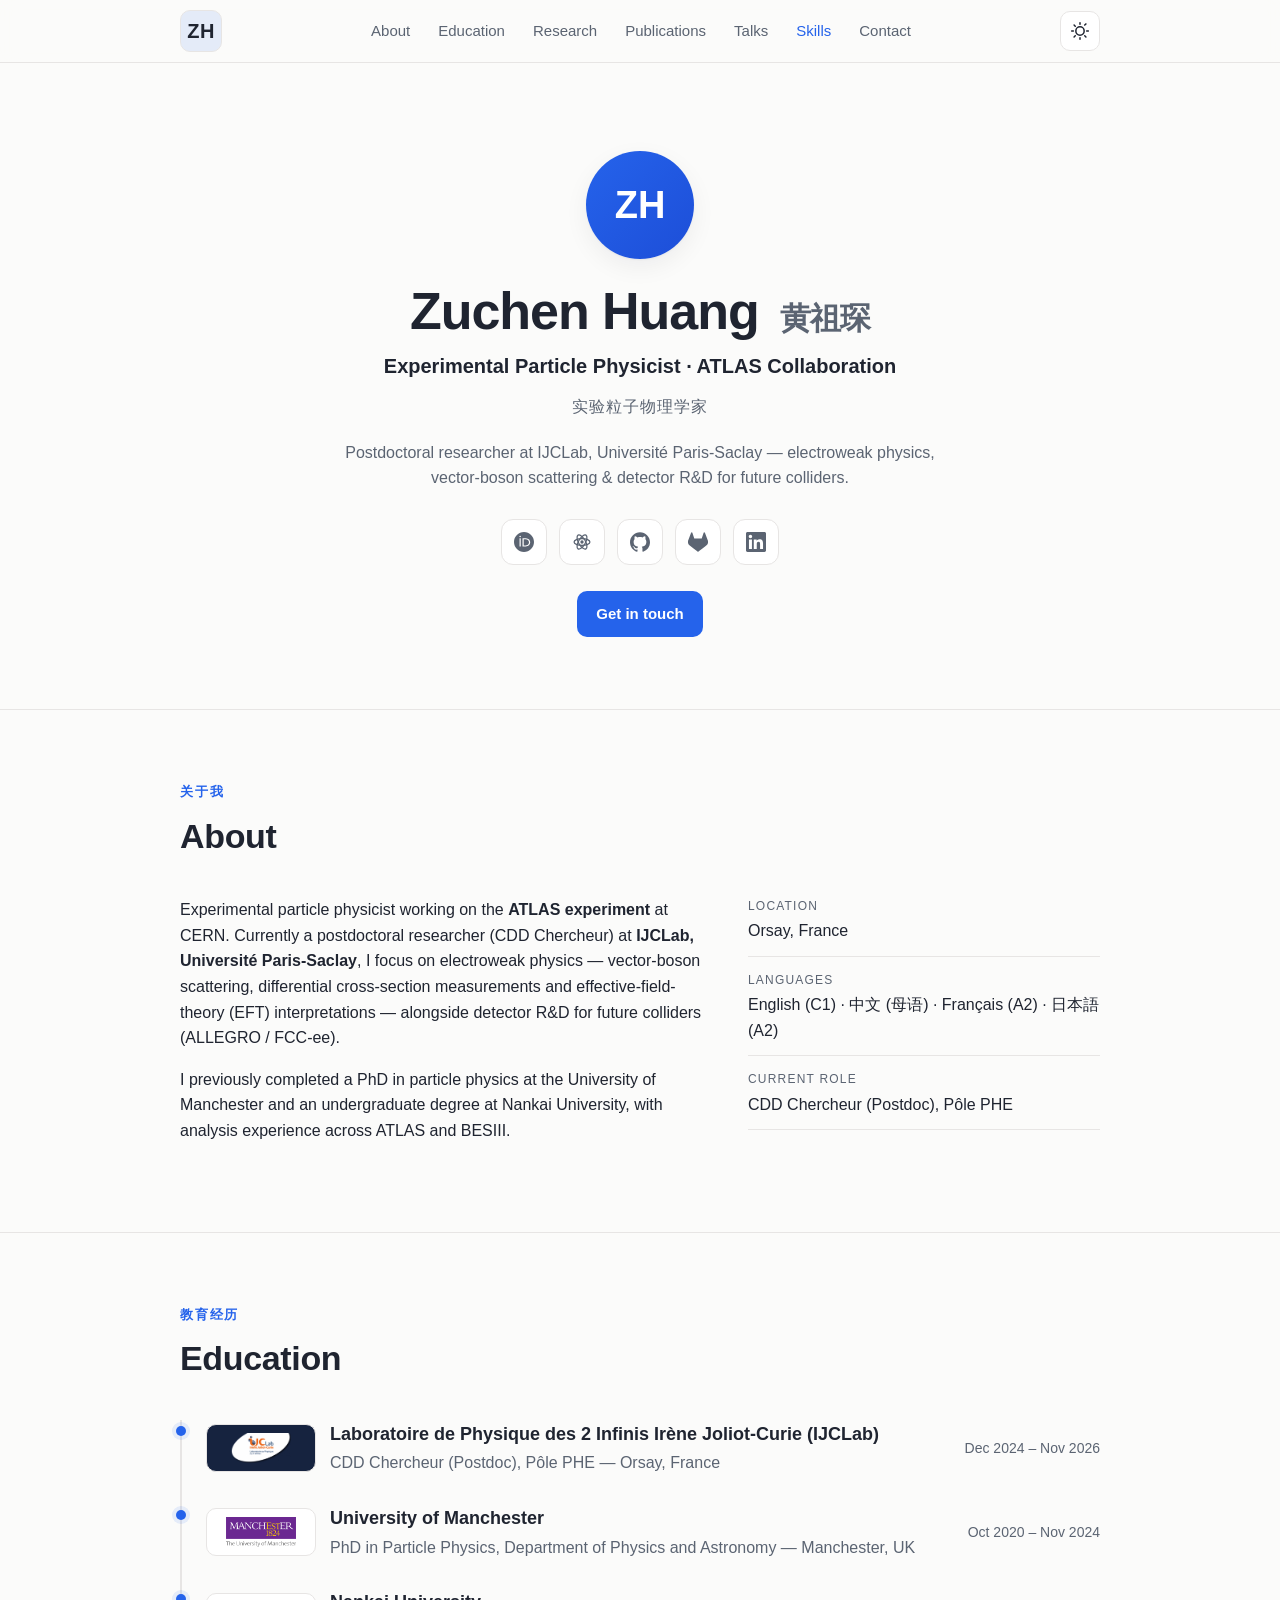
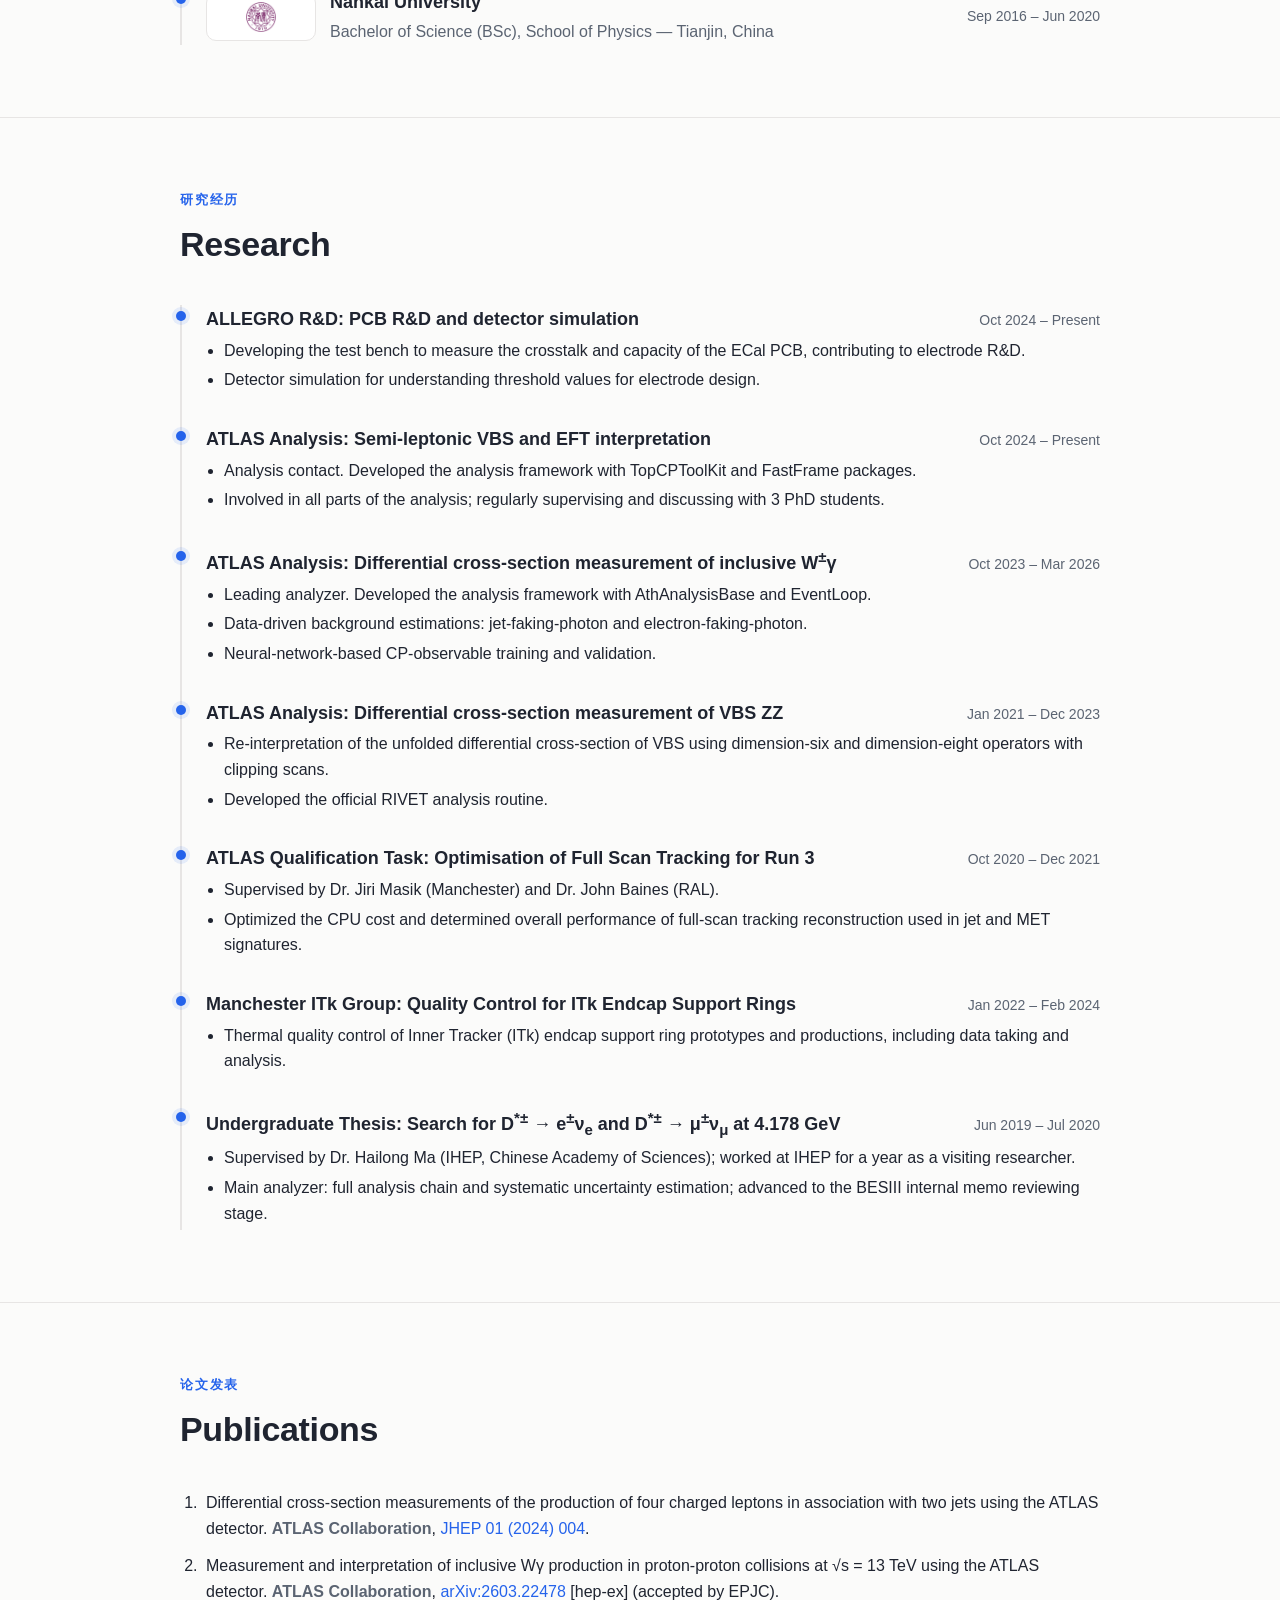
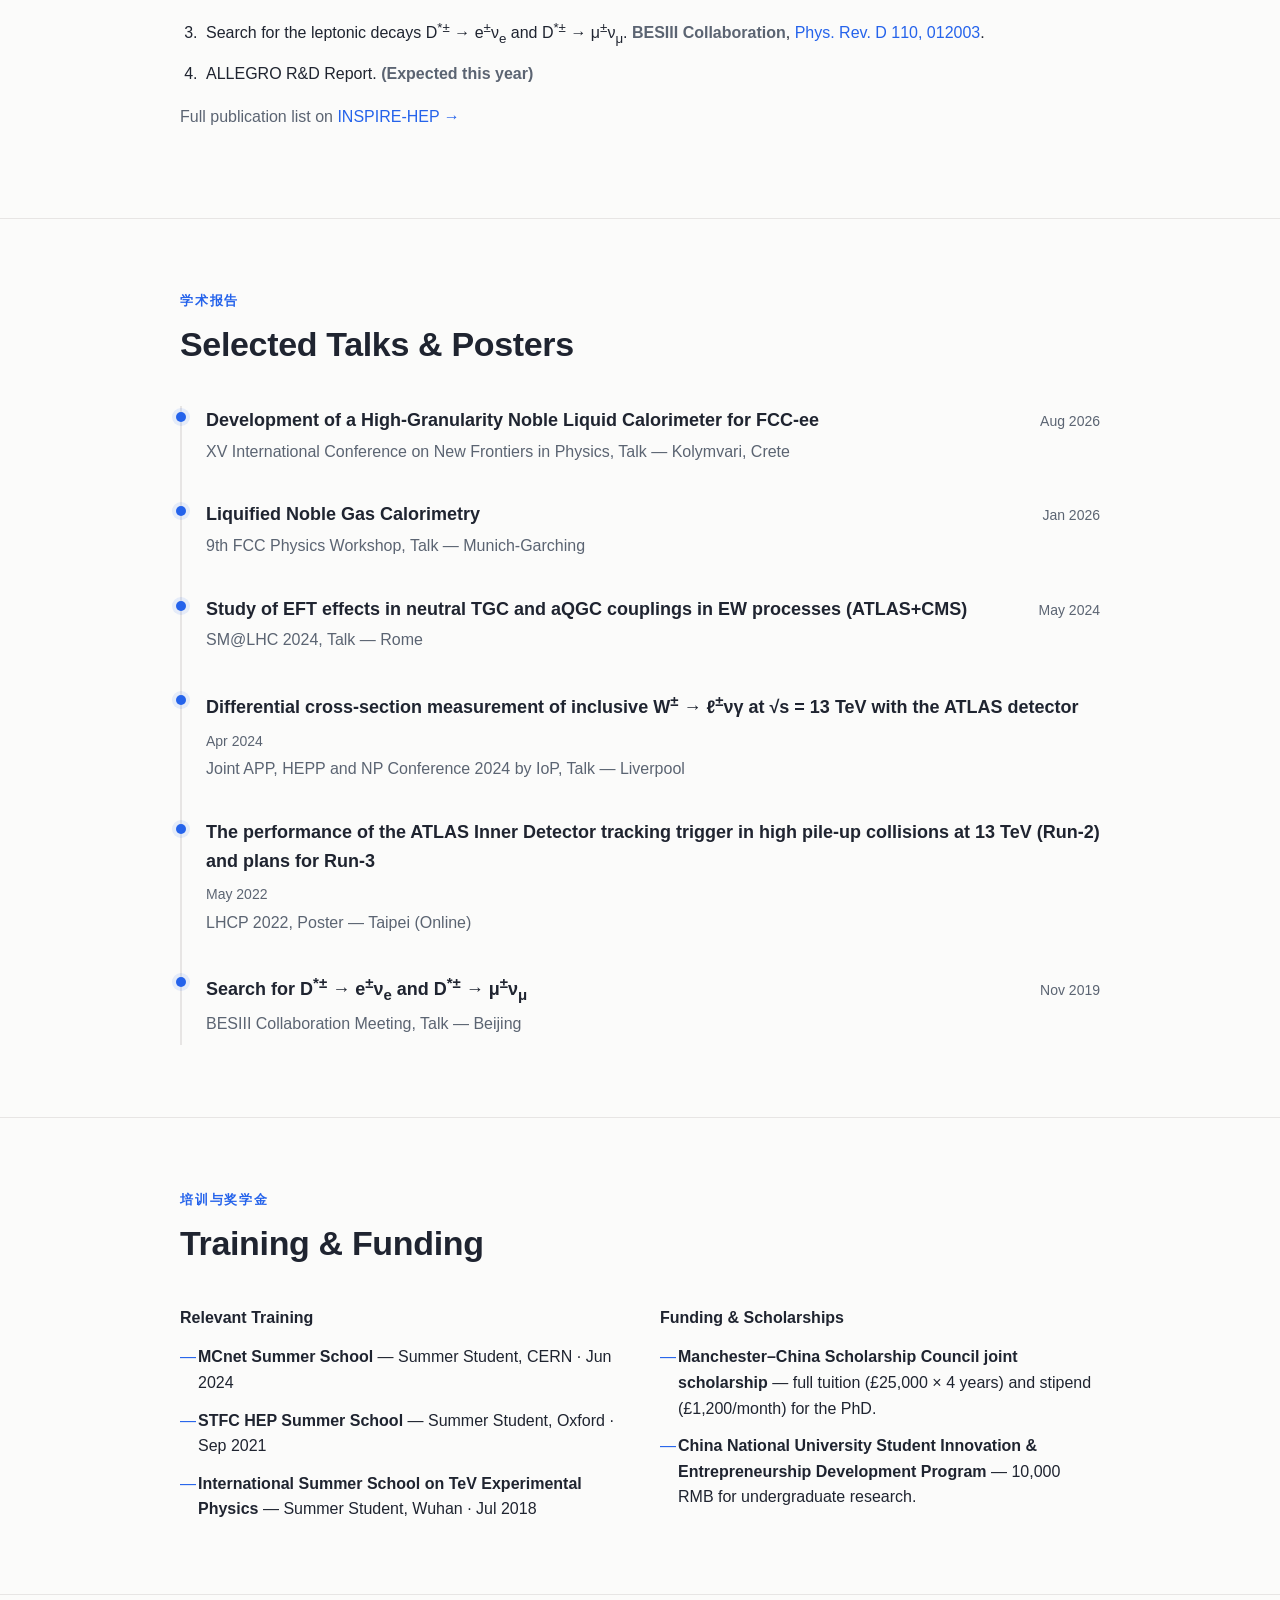
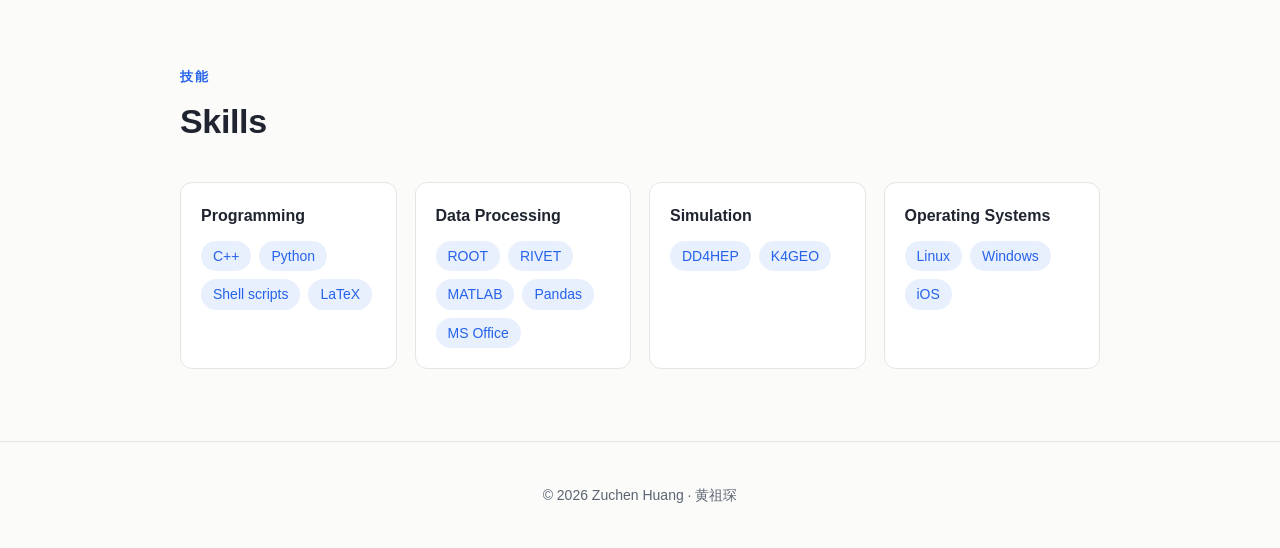
==== commit f528dd7b: "Align education logo tiles and reposition hero Chinese tagline" ====
--- a/index.html
+++ b/index.html
@@ -46,9 +46,9 @@
     <section id="top" class="hero">
       <div class="container">
         <div class="hero-avatar" role="img" aria-label="Portrait placeholder">ZH</div>
-        <p class="hero-eyebrow">实验粒子物理学家</p>
         <h1 class="hero-name">Zuchen Huang <span class="hero-name-cn">黄祖琛</span></h1>
         <p class="hero-tagline">Experimental Particle Physicist · ATLAS Collaboration</p>
+        <p class="hero-eyebrow">实验粒子物理学家</p>
         <p class="hero-sub">Postdoctoral researcher at IJCLab, Université Paris-Saclay — electroweak physics, vector-boson scattering &amp; detector R&amp;D for future colliders.</p>
 
         <ul class="social-links" aria-label="Profile links">
--- a/css/style.css
+++ b/css/style.css
@@ -103,7 +103,7 @@
   display: grid; place-items: center;
   box-shadow: var(--shadow);
 }
-.hero-eyebrow { margin: 0 0 6px; color: var(--accent); font-weight: 600; letter-spacing: 0.16em; font-size: 14px; }
+.hero-eyebrow { margin: 0 0 20px; color: var(--text-muted); font-weight: 500; letter-spacing: 0.06em; font-size: 16px; }
 .hero-name { margin: 0 0 10px; font-size: clamp(32px, 6vw, 52px); line-height: 1.1; letter-spacing: -0.02em; }
 .hero-name-cn { color: var(--text-muted); font-size: 0.6em; font-weight: 600; margin-left: 8px; }
 .hero-tagline { margin: 0 0 12px; font-size: 20px; font-weight: 600; }
@@ -194,7 +194,7 @@
 .entry-edu .entry-sub { margin: 2px 0 0; }
 .edu-logo {
   display: inline-flex; align-items: center; justify-content: center;
-  height: 48px; padding: 0 14px; flex-shrink: 0;
+  width: 110px; height: 48px; flex-shrink: 0;
   background: #ffffff; border: 1px solid var(--border); border-radius: 10px;
 }
 .edu-logo img { height: 30px; width: auto; object-fit: contain; display: block; }
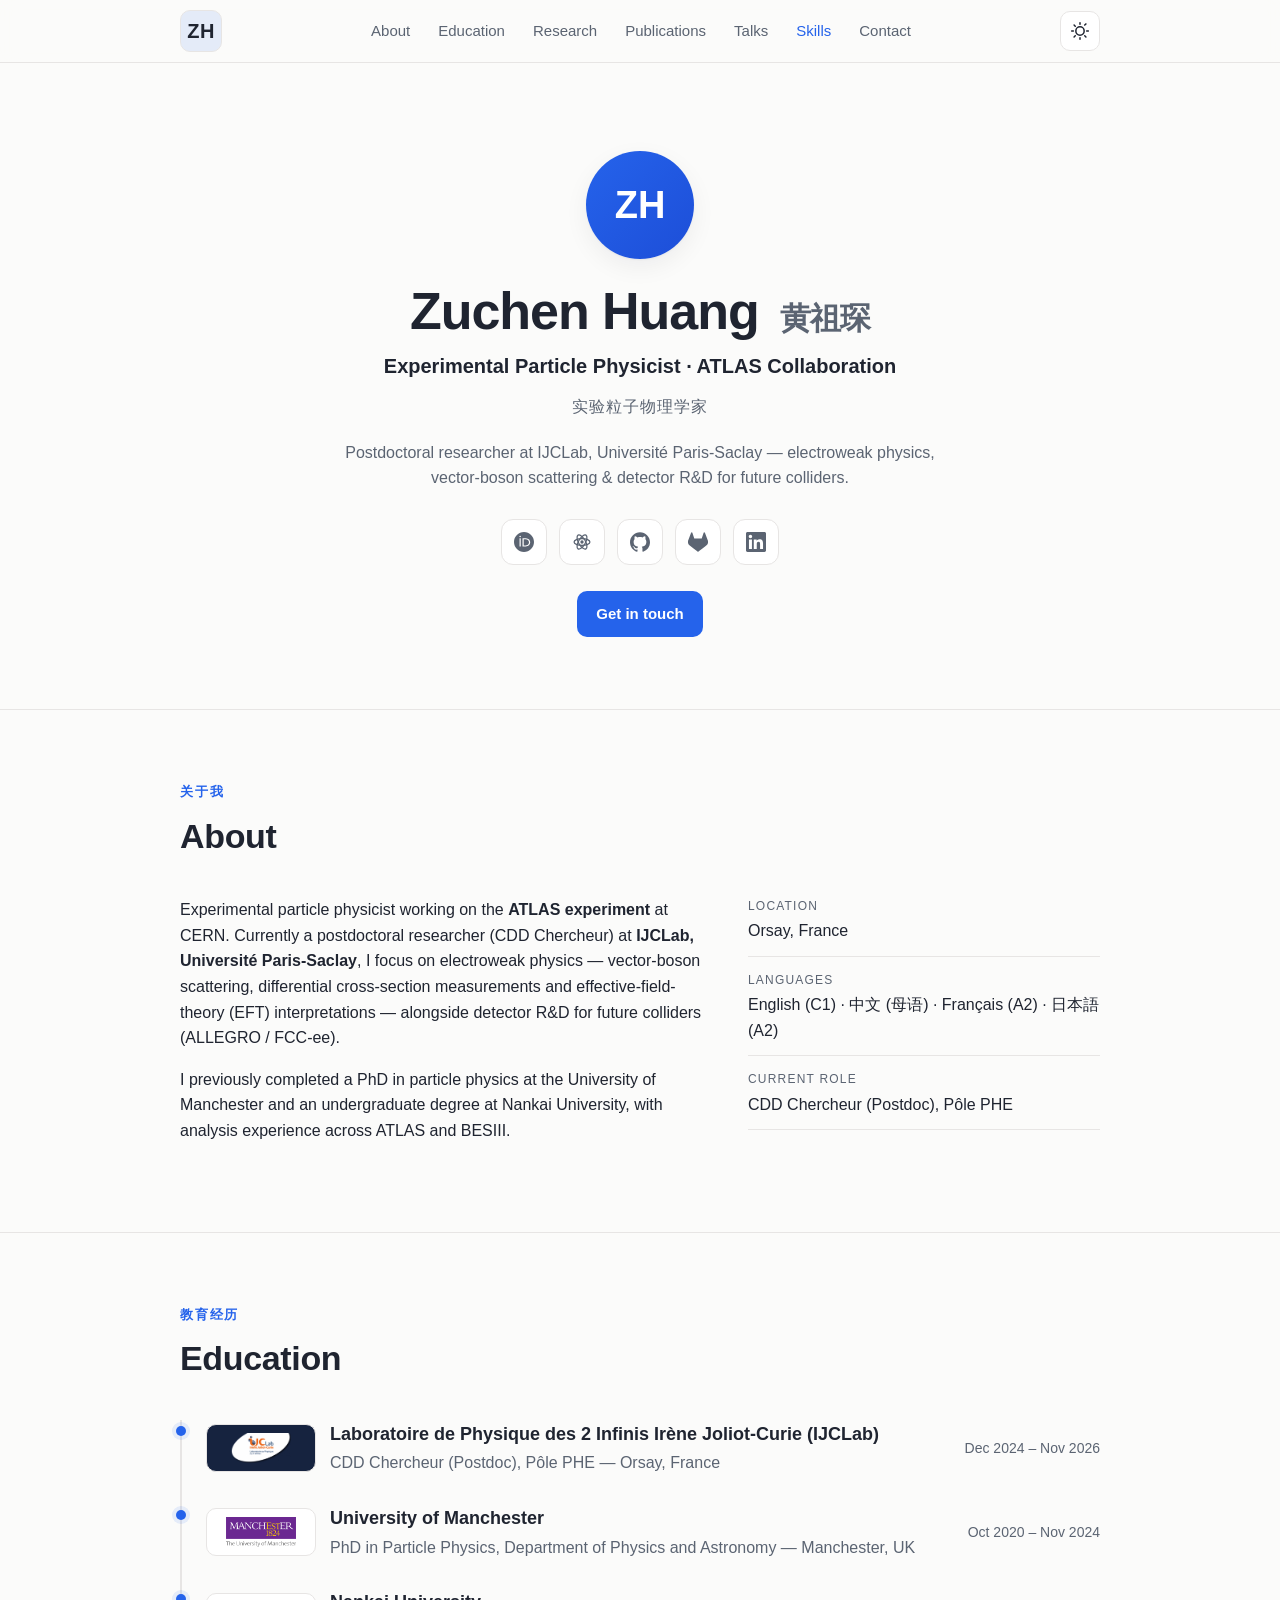
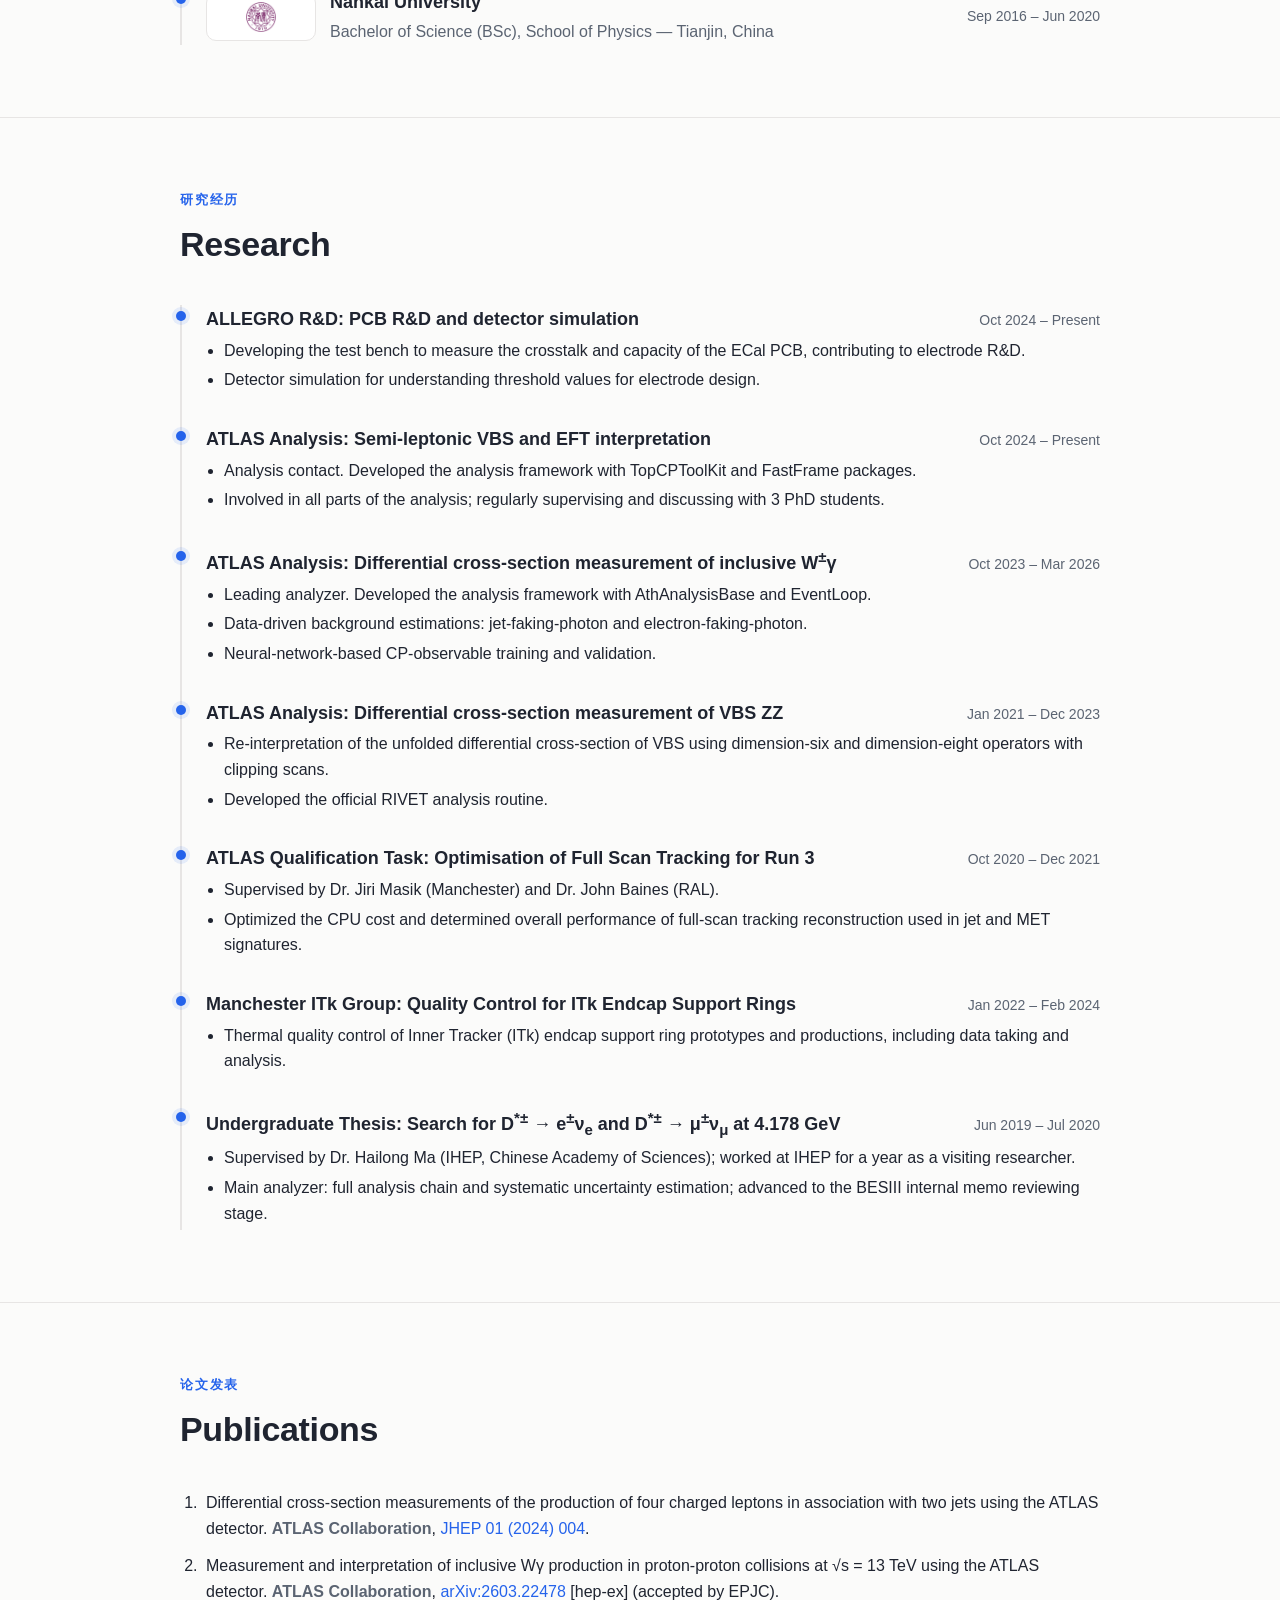
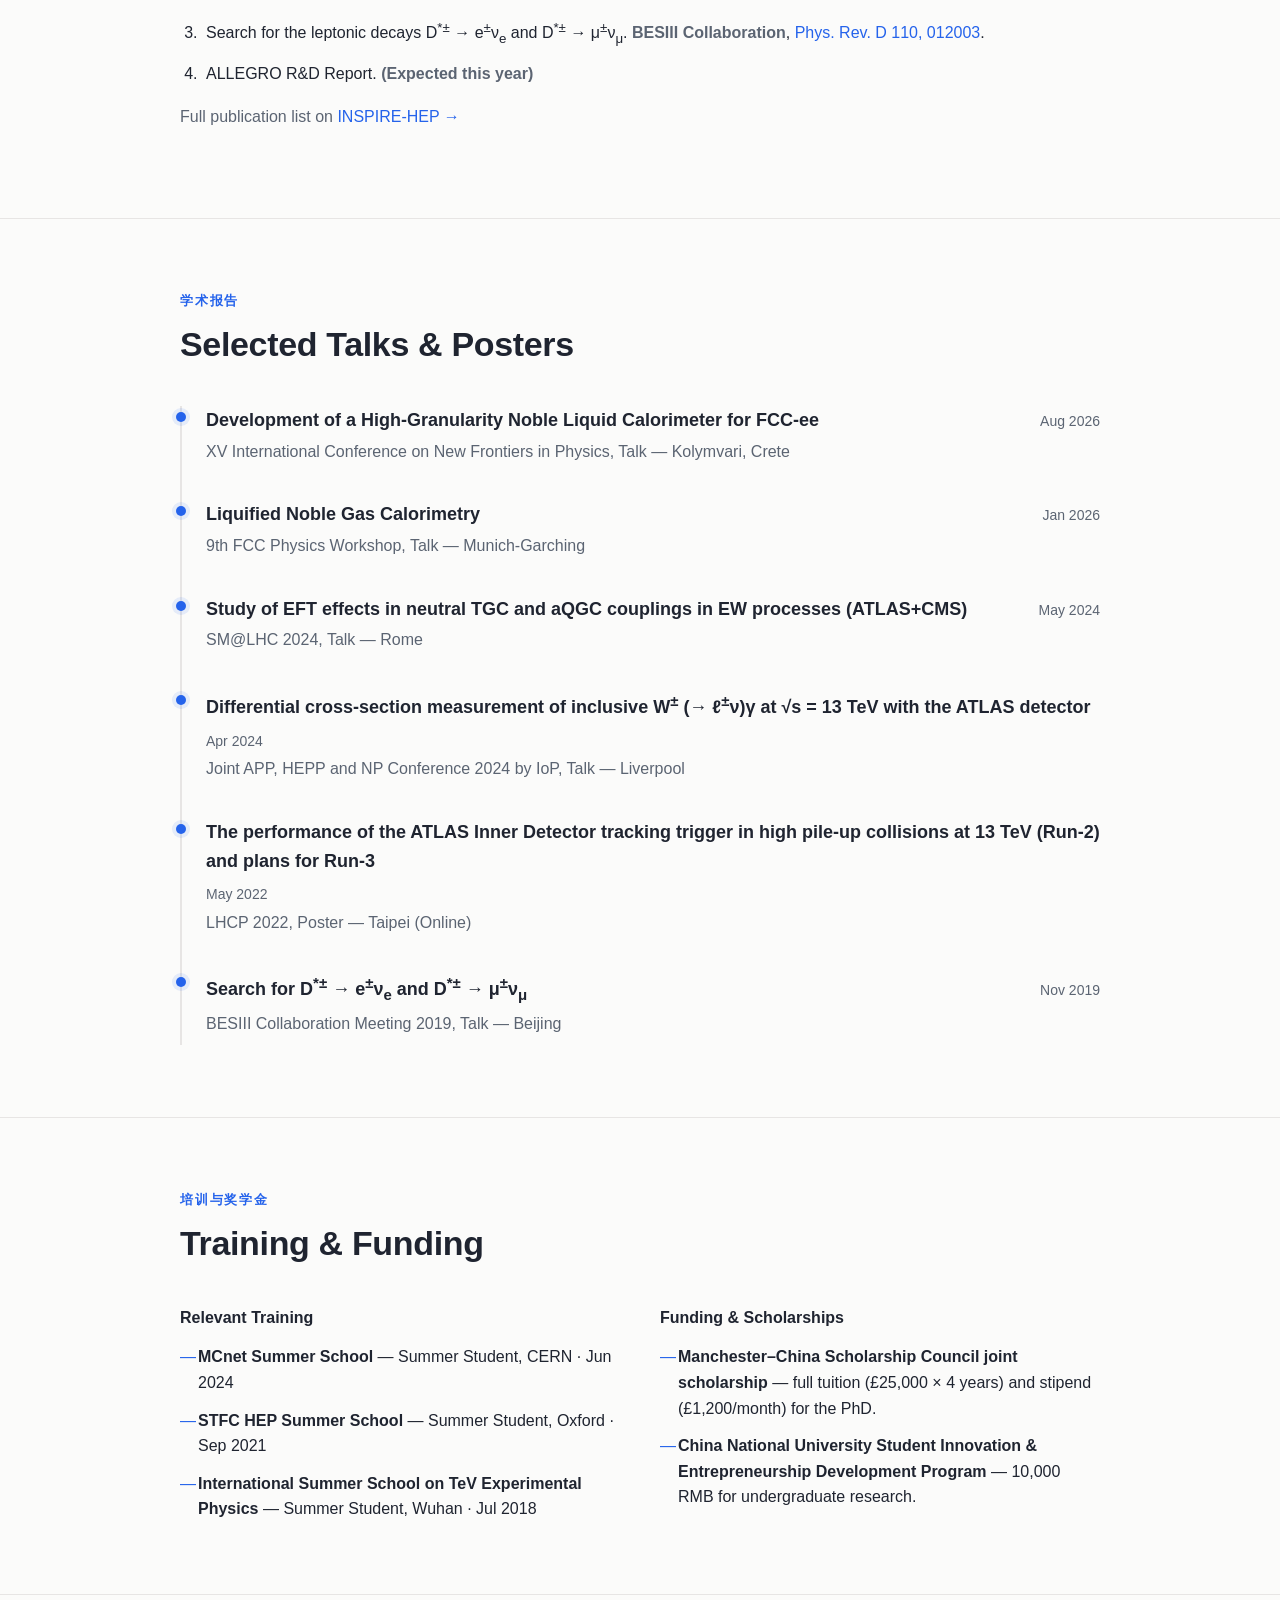
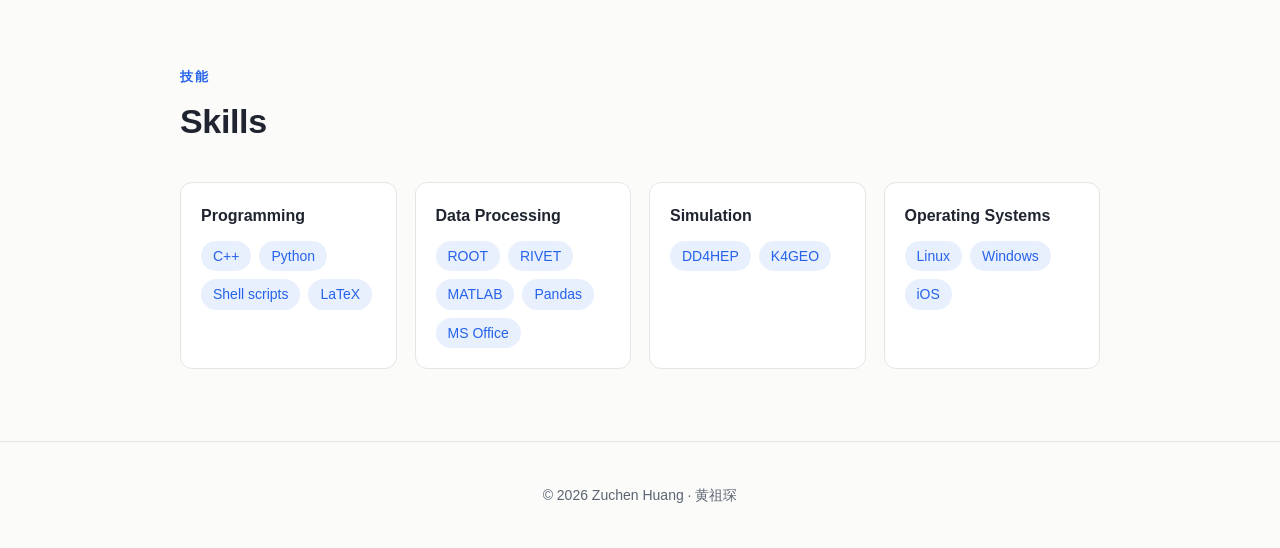
==== commit 6243f1dc: "Fix talk title notation and BESIII meeting year" ====
--- a/index.html
+++ b/index.html
@@ -253,7 +253,7 @@
             <p class="entry-sub">SM@LHC 2024, Talk — Rome</p>
           </article>
           <article class="entry">
-            <div class="entry-head"><h3>Differential cross-section measurement of inclusive W<sup>±</sup> → ℓ<sup>±</sup>νγ at √s = 13 TeV with the ATLAS detector</h3><span class="entry-date">Apr 2024</span></div>
+            <div class="entry-head"><h3>Differential cross-section measurement of inclusive W<sup>±</sup> (→ ℓ<sup>±</sup>ν)γ at √s = 13 TeV with the ATLAS detector</h3><span class="entry-date">Apr 2024</span></div>
             <p class="entry-sub">Joint APP, HEPP and NP Conference 2024 by IoP, Talk — Liverpool</p>
           </article>
           <article class="entry">
@@ -262,7 +262,7 @@
           </article>
           <article class="entry">
             <div class="entry-head"><h3>Search for D<sup>*±</sup> → e<sup>±</sup>ν<sub>e</sub> and D<sup>*±</sup> → μ<sup>±</sup>ν<sub>μ</sub></h3><span class="entry-date">Nov 2019</span></div>
-            <p class="entry-sub">BESIII Collaboration Meeting, Talk — Beijing</p>
+            <p class="entry-sub">BESIII Collaboration Meeting 2019, Talk — Beijing</p>
           </article>
         </div>
       </div>
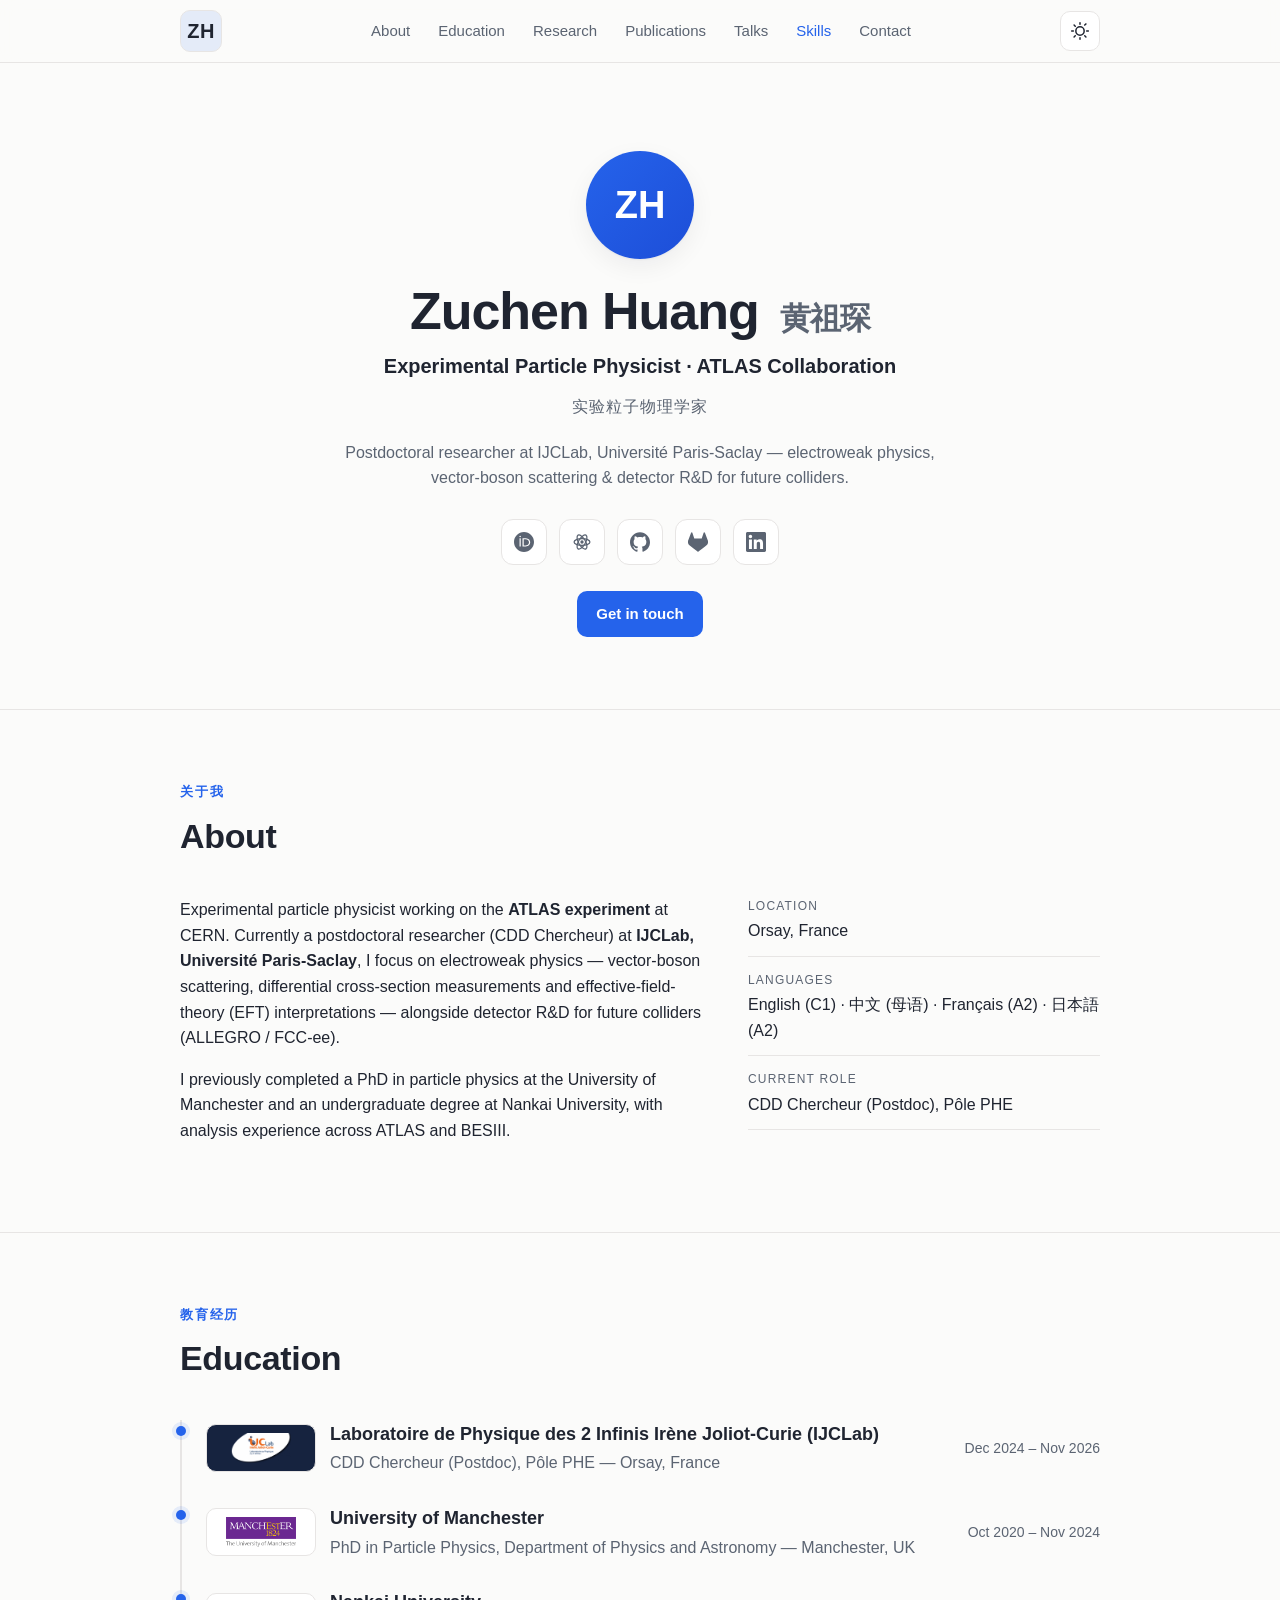
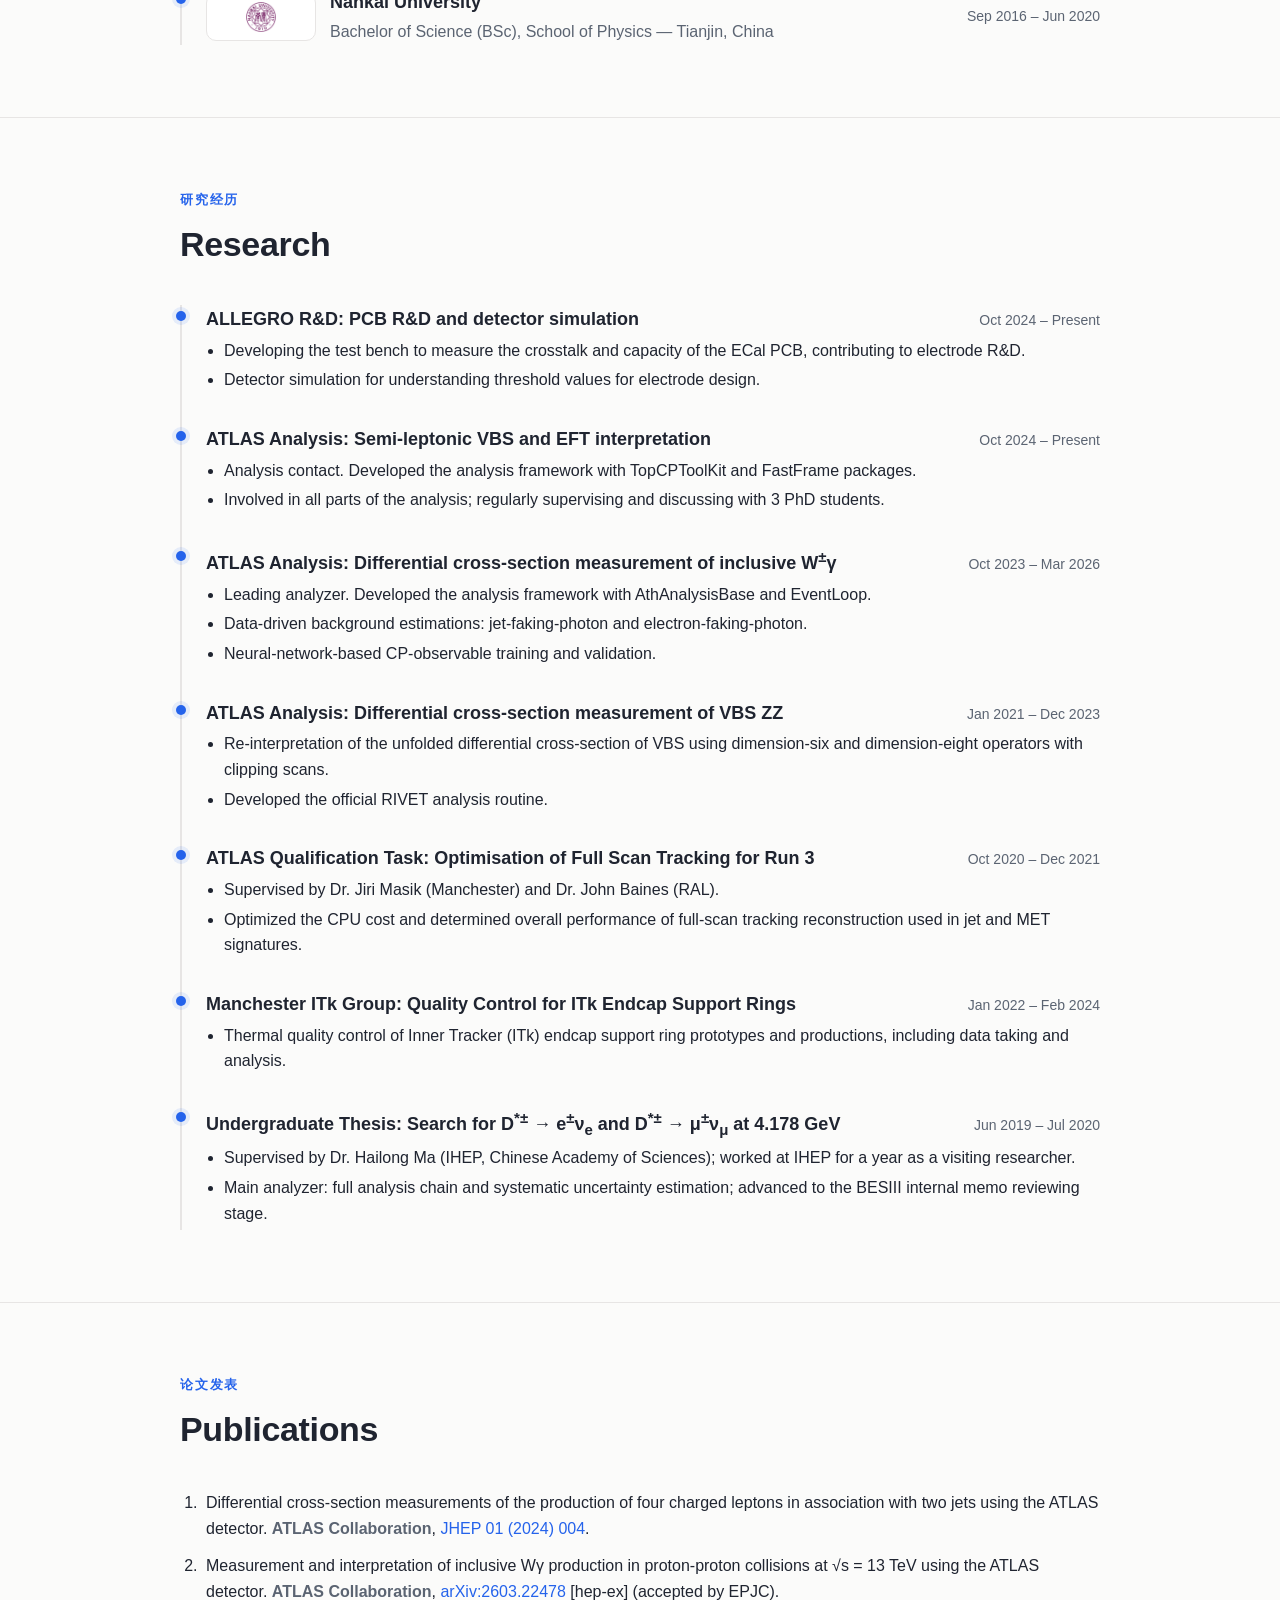
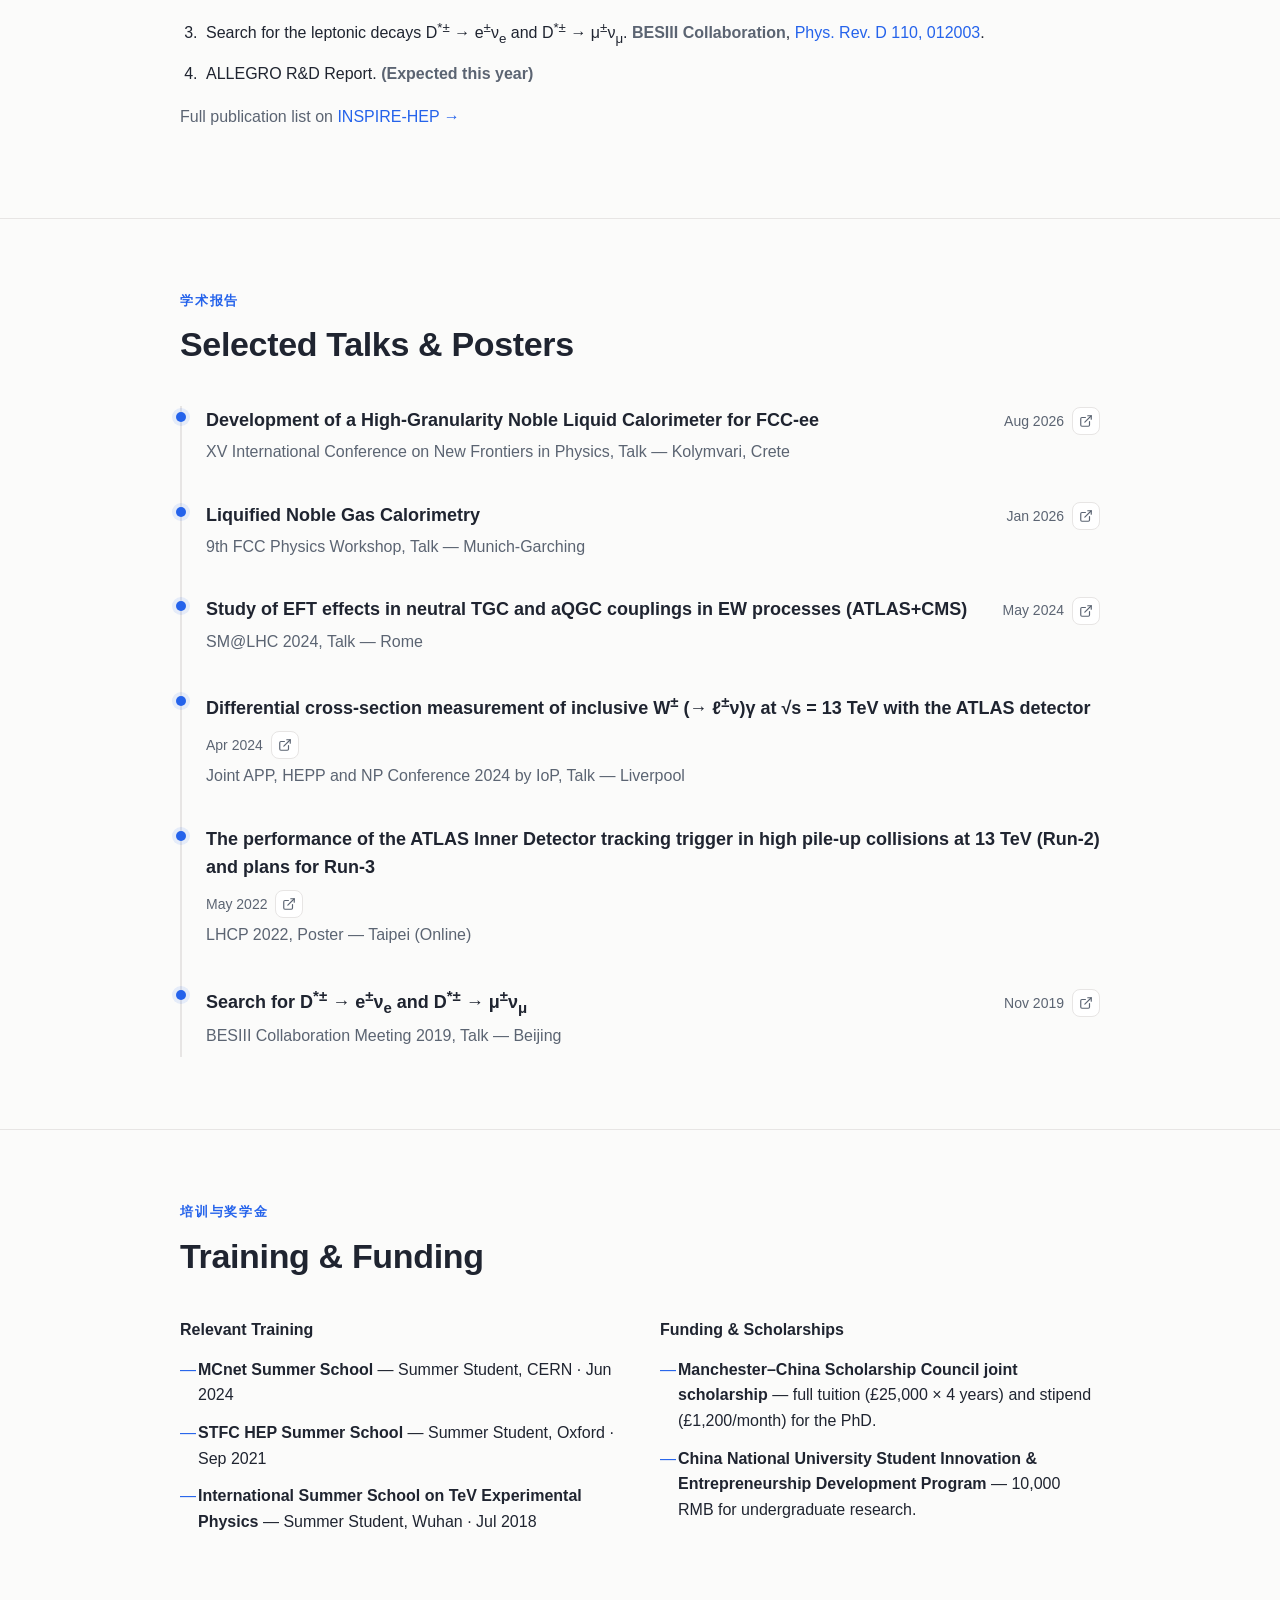
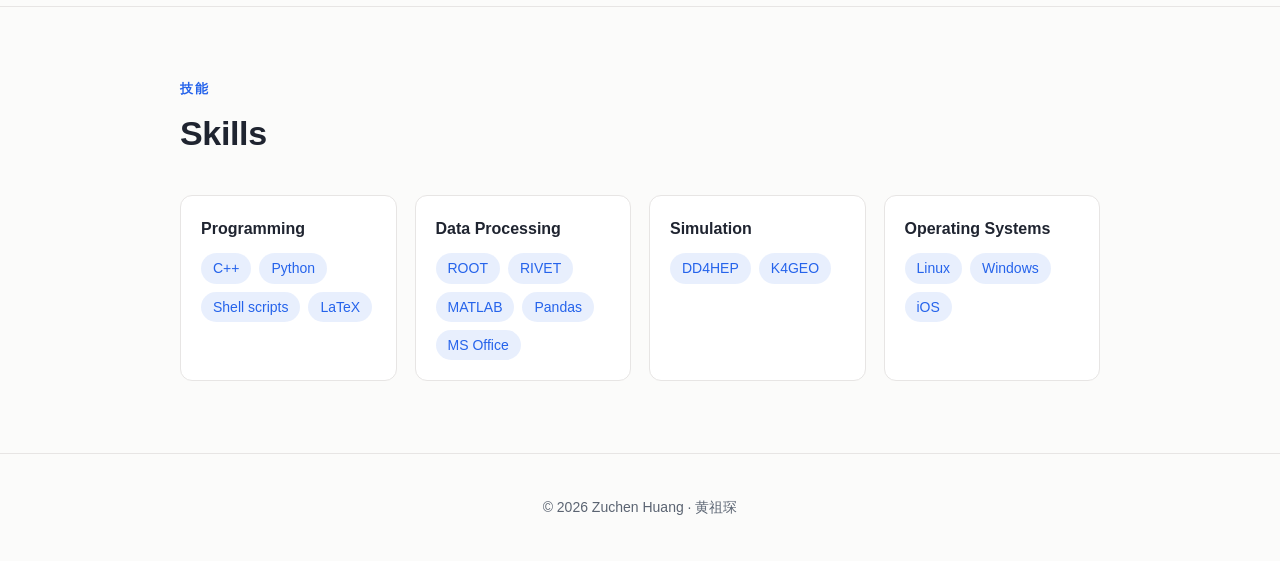
==== commit 2bb5ea59: "Add talk links as icon buttons" ====
--- a/index.html
+++ b/index.html
@@ -241,27 +241,45 @@
         </div>
         <div class="timeline">
           <article class="entry">
-            <div class="entry-head"><h3>Development of a High-Granularity Noble Liquid Calorimeter for FCC-ee</h3><span class="entry-date">Aug 2026</span></div>
+            <div class="entry-head">
+              <h3>Development of a High-Granularity Noble Liquid Calorimeter for FCC-ee</h3>
+              <span class="entry-head-meta"><span class="entry-date">Aug 2026</span><a class="talk-link" href="https://indico.cern.ch/event/1571736/contributions/7083829/" target="_blank" rel="noopener" aria-label="Open talk page" title="Open talk page"><svg viewBox="0 0 24 24" fill="none" stroke="currentColor" stroke-width="2" stroke-linecap="round" stroke-linejoin="round" aria-hidden="true"><path d="M18 13v6a2 2 0 0 1-2 2H5a2 2 0 0 1-2-2V8a2 2 0 0 1 2-2h6"/><polyline points="15 3 21 3 21 9"/><line x1="10" y1="14" x2="21" y2="3"/></svg></a></span>
+            </div>
             <p class="entry-sub">XV International Conference on New Frontiers in Physics, Talk — Kolymvari, Crete</p>
           </article>
           <article class="entry">
-            <div class="entry-head"><h3>Liquified Noble Gas Calorimetry</h3><span class="entry-date">Jan 2026</span></div>
+            <div class="entry-head">
+              <h3>Liquified Noble Gas Calorimetry</h3>
+              <span class="entry-head-meta"><span class="entry-date">Jan 2026</span><a class="talk-link" href="https://indico.cern.ch/event/1588696/contributions/6871119/" target="_blank" rel="noopener" aria-label="Open talk page" title="Open talk page"><svg viewBox="0 0 24 24" fill="none" stroke="currentColor" stroke-width="2" stroke-linecap="round" stroke-linejoin="round" aria-hidden="true"><path d="M18 13v6a2 2 0 0 1-2 2H5a2 2 0 0 1-2-2V8a2 2 0 0 1 2-2h6"/><polyline points="15 3 21 3 21 9"/><line x1="10" y1="14" x2="21" y2="3"/></svg></a></span>
+            </div>
             <p class="entry-sub">9th FCC Physics Workshop, Talk — Munich-Garching</p>
           </article>
           <article class="entry">
-            <div class="entry-head"><h3>Study of EFT effects in neutral TGC and aQGC couplings in EW processes (ATLAS+CMS)</h3><span class="entry-date">May 2024</span></div>
+            <div class="entry-head">
+              <h3>Study of EFT effects in neutral TGC and aQGC couplings in EW processes (ATLAS+CMS)</h3>
+              <span class="entry-head-meta"><span class="entry-date">May 2024</span><a class="talk-link" href="https://indico.cern.ch/event/1346940/contributions/5785268/" target="_blank" rel="noopener" aria-label="Open talk page" title="Open talk page"><svg viewBox="0 0 24 24" fill="none" stroke="currentColor" stroke-width="2" stroke-linecap="round" stroke-linejoin="round" aria-hidden="true"><path d="M18 13v6a2 2 0 0 1-2 2H5a2 2 0 0 1-2-2V8a2 2 0 0 1 2-2h6"/><polyline points="15 3 21 3 21 9"/><line x1="10" y1="14" x2="21" y2="3"/></svg></a></span>
+            </div>
             <p class="entry-sub">SM@LHC 2024, Talk — Rome</p>
           </article>
           <article class="entry">
-            <div class="entry-head"><h3>Differential cross-section measurement of inclusive W<sup>±</sup> (→ ℓ<sup>±</sup>ν)γ at √s = 13 TeV with the ATLAS detector</h3><span class="entry-date">Apr 2024</span></div>
+            <div class="entry-head">
+              <h3>Differential cross-section measurement of inclusive W<sup>±</sup> (→ ℓ<sup>±</sup>ν)γ at √s = 13 TeV with the ATLAS detector</h3>
+              <span class="entry-head-meta"><span class="entry-date">Apr 2024</span><a class="talk-link" href="https://indico.cern.ch/event/1388874/#77-differential-cross-section" target="_blank" rel="noopener" aria-label="Open talk page" title="Open talk page"><svg viewBox="0 0 24 24" fill="none" stroke="currentColor" stroke-width="2" stroke-linecap="round" stroke-linejoin="round" aria-hidden="true"><path d="M18 13v6a2 2 0 0 1-2 2H5a2 2 0 0 1-2-2V8a2 2 0 0 1 2-2h6"/><polyline points="15 3 21 3 21 9"/><line x1="10" y1="14" x2="21" y2="3"/></svg></a></span>
+            </div>
             <p class="entry-sub">Joint APP, HEPP and NP Conference 2024 by IoP, Talk — Liverpool</p>
           </article>
           <article class="entry">
-            <div class="entry-head"><h3>The performance of the ATLAS Inner Detector tracking trigger in high pile-up collisions at 13 TeV (Run-2) and plans for Run-3</h3><span class="entry-date">May 2022</span></div>
+            <div class="entry-head">
+              <h3>The performance of the ATLAS Inner Detector tracking trigger in high pile-up collisions at 13 TeV (Run-2) and plans for Run-3</h3>
+              <span class="entry-head-meta"><span class="entry-date">May 2022</span><a class="talk-link" href="https://indico.cern.ch/event/1109611/contributions/4821345/" target="_blank" rel="noopener" aria-label="Open talk page" title="Open talk page"><svg viewBox="0 0 24 24" fill="none" stroke="currentColor" stroke-width="2" stroke-linecap="round" stroke-linejoin="round" aria-hidden="true"><path d="M18 13v6a2 2 0 0 1-2 2H5a2 2 0 0 1-2-2V8a2 2 0 0 1 2-2h6"/><polyline points="15 3 21 3 21 9"/><line x1="10" y1="14" x2="21" y2="3"/></svg></a></span>
+            </div>
             <p class="entry-sub">LHCP 2022, Poster — Taipei (Online)</p>
           </article>
           <article class="entry">
-            <div class="entry-head"><h3>Search for D<sup>*±</sup> → e<sup>±</sup>ν<sub>e</sub> and D<sup>*±</sup> → μ<sup>±</sup>ν<sub>μ</sub></h3><span class="entry-date">Nov 2019</span></div>
+            <div class="entry-head">
+              <h3>Search for D<sup>*±</sup> → e<sup>±</sup>ν<sub>e</sub> and D<sup>*±</sup> → μ<sup>±</sup>ν<sub>μ</sub></h3>
+              <span class="entry-head-meta"><span class="entry-date">Nov 2019</span><a class="talk-link" href="https://indico.ihep.ac.cn/event/9143/timetable/?view=standard#35-search-for-d-ev-and-muv" target="_blank" rel="noopener" aria-label="Open talk page" title="Open talk page"><svg viewBox="0 0 24 24" fill="none" stroke="currentColor" stroke-width="2" stroke-linecap="round" stroke-linejoin="round" aria-hidden="true"><path d="M18 13v6a2 2 0 0 1-2 2H5a2 2 0 0 1-2-2V8a2 2 0 0 1 2-2h6"/><polyline points="15 3 21 3 21 9"/><line x1="10" y1="14" x2="21" y2="3"/></svg></a></span>
+            </div>
             <p class="entry-sub">BESIII Collaboration Meeting 2019, Talk — Beijing</p>
           </article>
         </div>
--- a/css/style.css
+++ b/css/style.css
@@ -200,6 +200,18 @@
 .edu-logo img { height: 30px; width: auto; object-fit: contain; display: block; }
 .edu-logo--dark { background: #16233f; }
 
+/* ---------- Talk links ---------- */
+.entry-head-meta { display: inline-flex; align-items: center; gap: 8px; flex-shrink: 0; }
+.talk-link {
+  display: inline-flex; align-items: center; justify-content: center;
+  width: 28px; height: 28px; border-radius: 8px;
+  border: 1px solid var(--border); background: var(--bg-elevated);
+  color: var(--text-muted); flex-shrink: 0;
+  transition: color 0.15s ease, border-color 0.15s ease;
+}
+.talk-link:hover { color: var(--accent); border-color: var(--accent); text-decoration: none; }
+.talk-link svg { width: 14px; height: 14px; }
+
 /* ---------- Publications ---------- */
 .pub-list { margin: 0; padding-left: 22px; display: grid; gap: 12px; }
 .pub-list li { padding-left: 4px; }
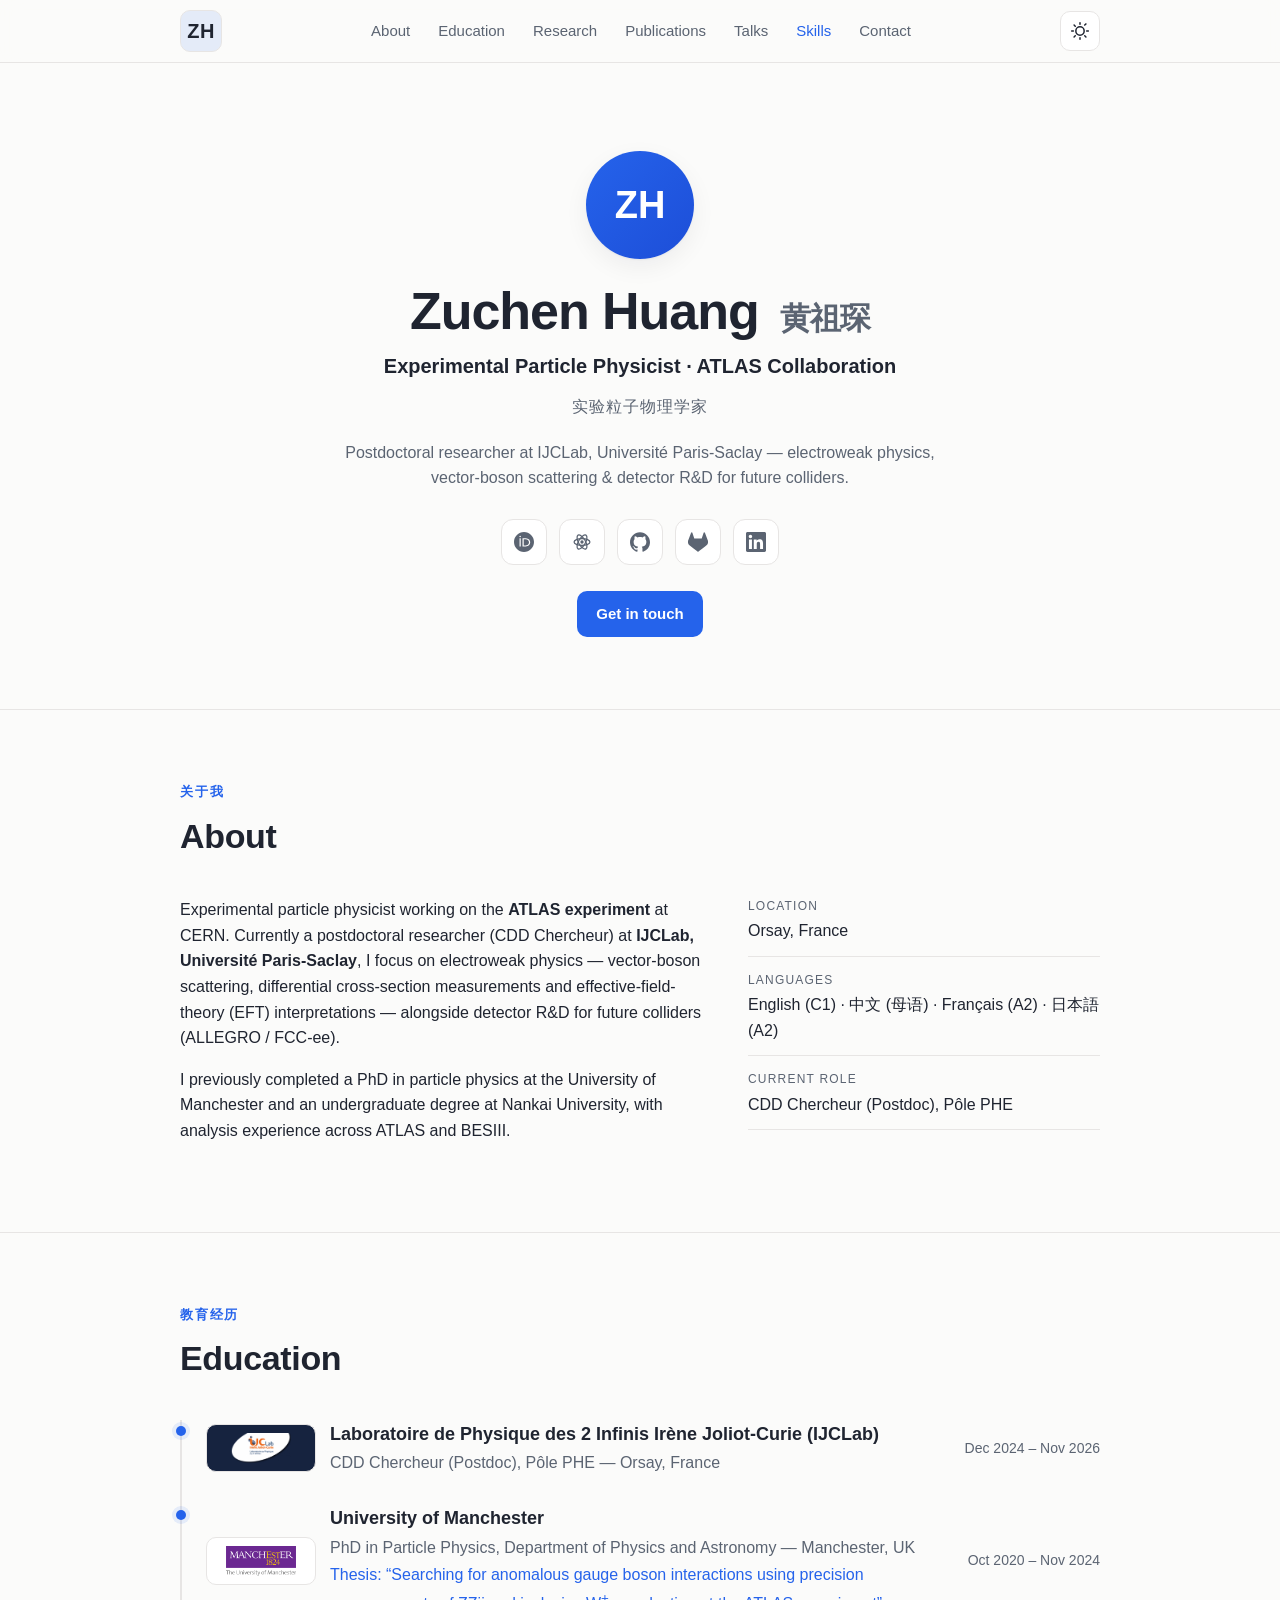
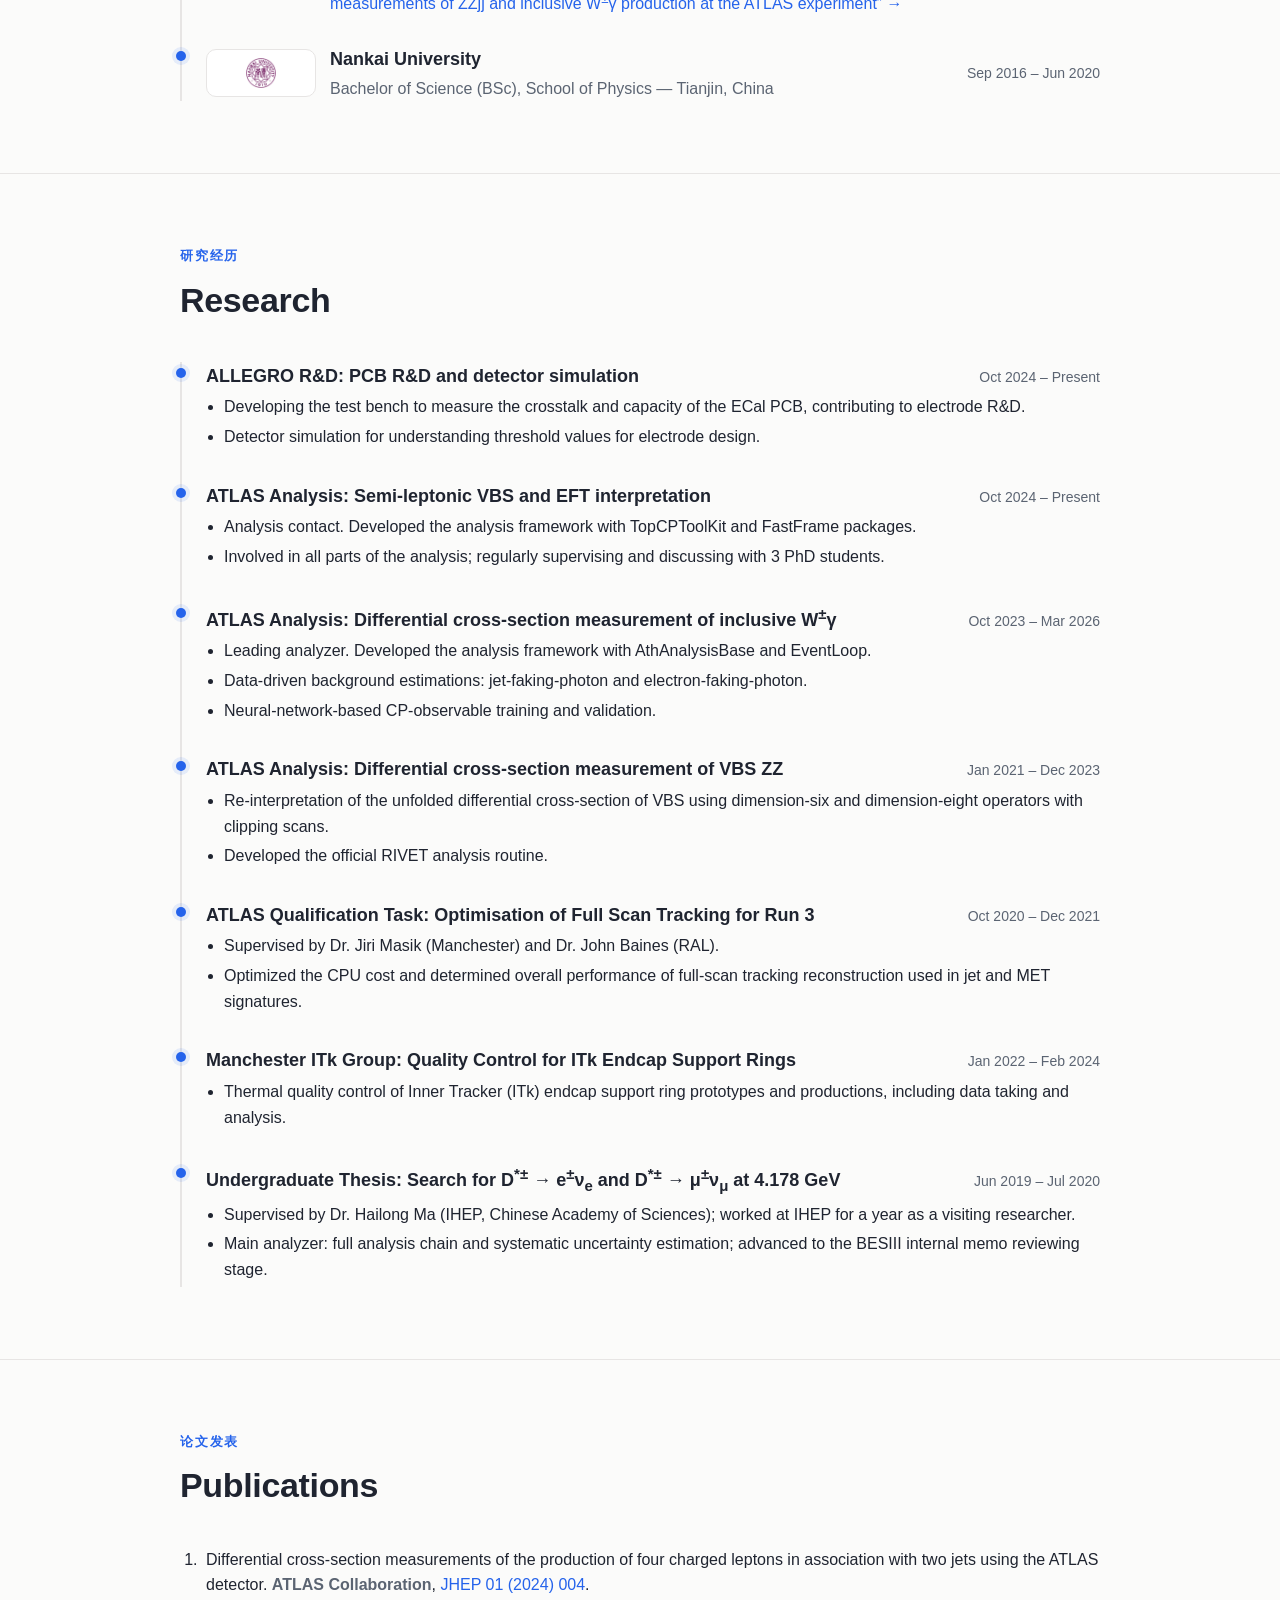
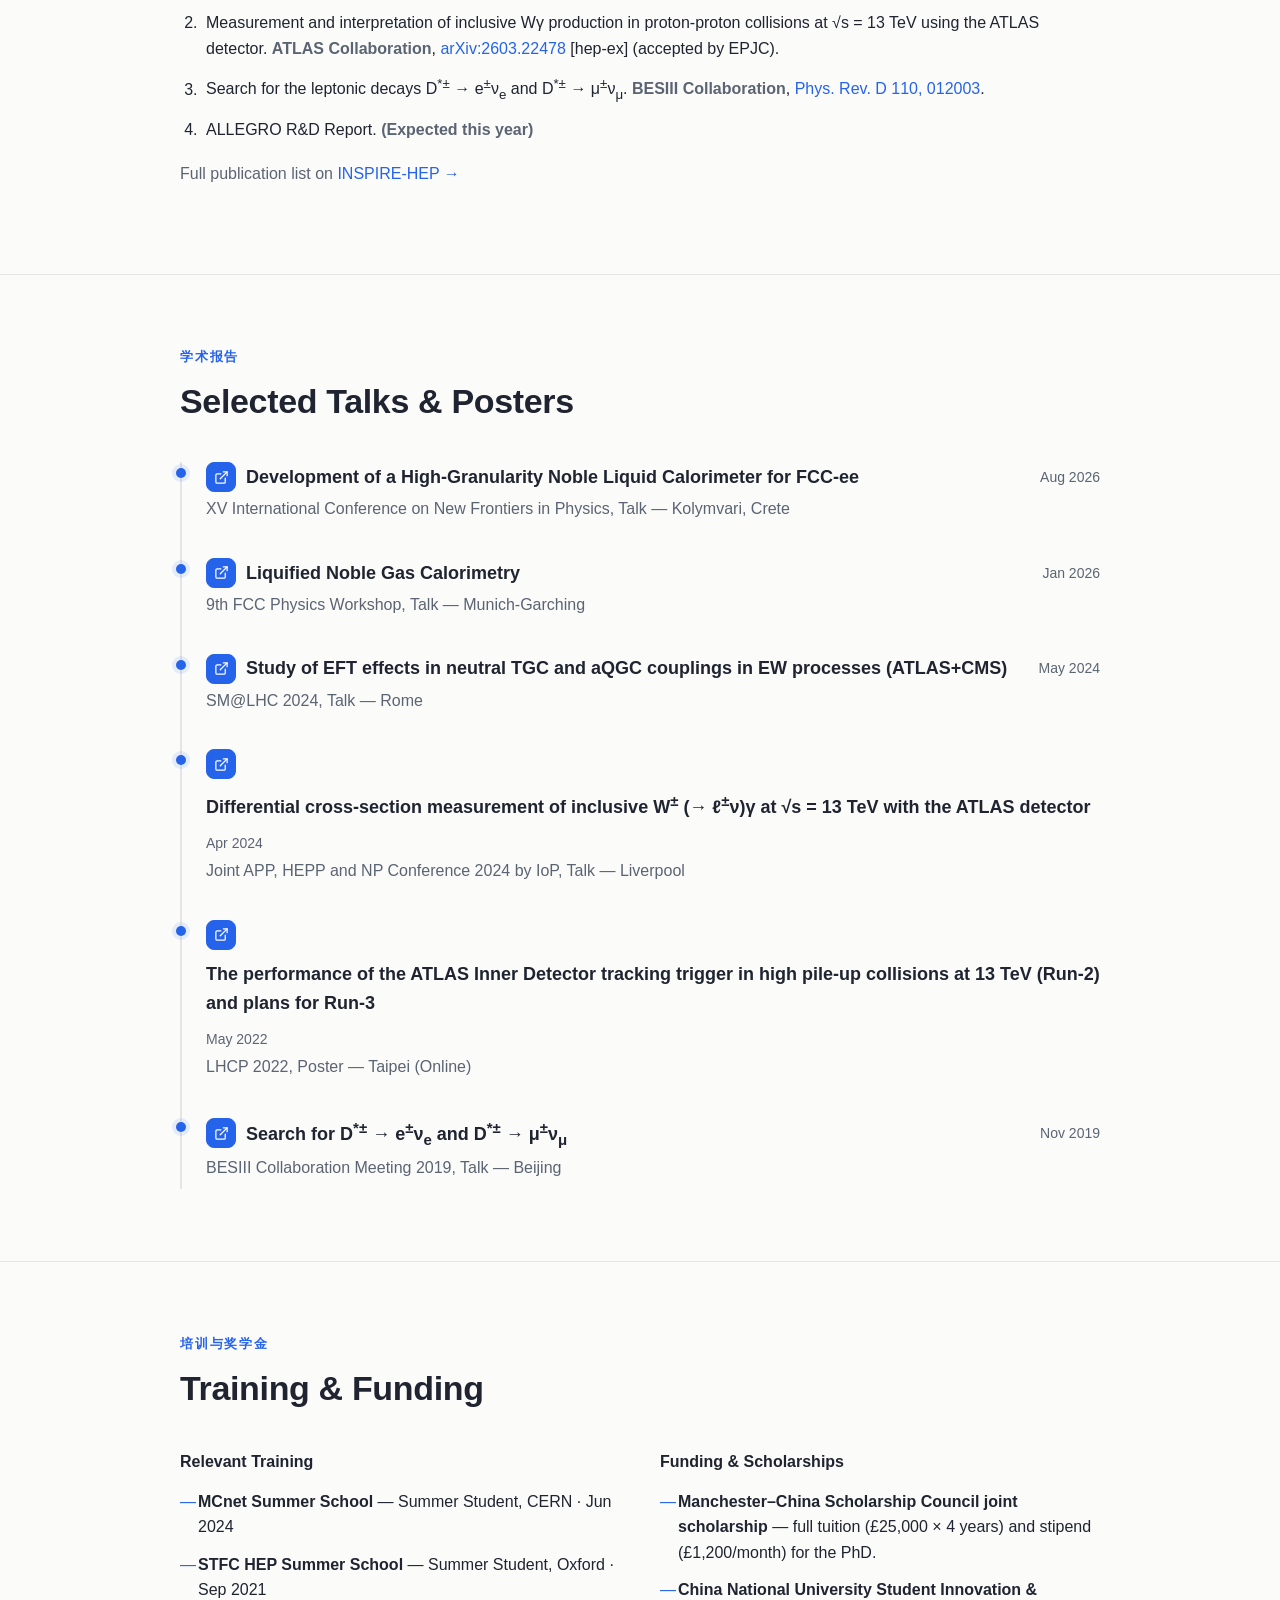
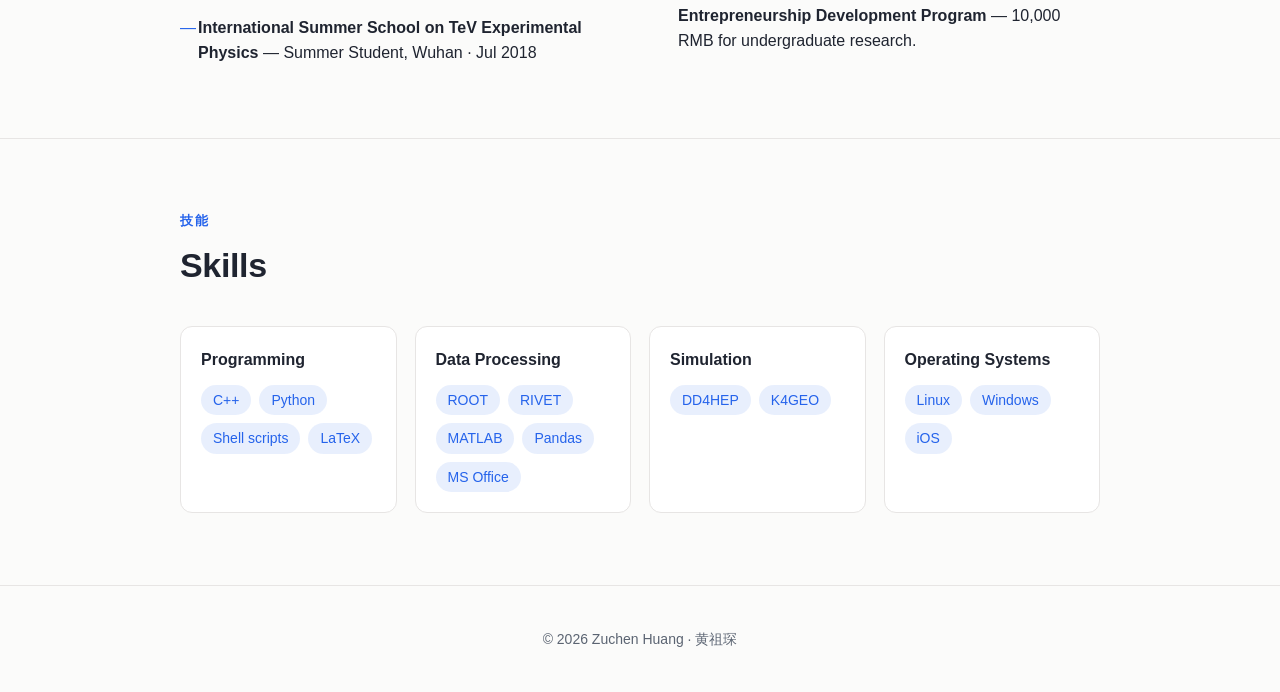
==== commit bd7bec79: "Move talk links to entry start with accent fill; add Manchester thesis link" ====
--- a/index.html
+++ b/index.html
@@ -130,6 +130,7 @@
               <div class="entry-title">
                 <h3>University of Manchester</h3>
                 <p class="entry-sub">PhD in Particle Physics, Department of Physics and Astronomy — Manchester, UK</p>
+                <p class="entry-sub"><a href="https://research.manchester.ac.uk/en/studentTheses/searching-for-anomalous-gauge-boson-interactions-using-precision-" target="_blank" rel="noopener">Thesis: “Searching for anomalous gauge boson interactions using precision measurements of ZZjj and inclusive W<sup>±</sup>γ production at the ATLAS experiment” →</a></p>
               </div>
               <span class="entry-date">Oct 2020 – Nov 2024</span>
             </div>
@@ -242,43 +243,49 @@
         <div class="timeline">
           <article class="entry">
             <div class="entry-head">
+              <a class="talk-link" href="https://indico.cern.ch/event/1571736/contributions/7083829/" target="_blank" rel="noopener" aria-label="Open talk page" title="Open talk page"><svg viewBox="0 0 24 24" fill="none" stroke="currentColor" stroke-width="2" stroke-linecap="round" stroke-linejoin="round" aria-hidden="true"><path d="M18 13v6a2 2 0 0 1-2 2H5a2 2 0 0 1-2-2V8a2 2 0 0 1 2-2h6"/><polyline points="15 3 21 3 21 9"/><line x1="10" y1="14" x2="21" y2="3"/></svg></a>
               <h3>Development of a High-Granularity Noble Liquid Calorimeter for FCC-ee</h3>
-              <span class="entry-head-meta"><span class="entry-date">Aug 2026</span><a class="talk-link" href="https://indico.cern.ch/event/1571736/contributions/7083829/" target="_blank" rel="noopener" aria-label="Open talk page" title="Open talk page"><svg viewBox="0 0 24 24" fill="none" stroke="currentColor" stroke-width="2" stroke-linecap="round" stroke-linejoin="round" aria-hidden="true"><path d="M18 13v6a2 2 0 0 1-2 2H5a2 2 0 0 1-2-2V8a2 2 0 0 1 2-2h6"/><polyline points="15 3 21 3 21 9"/><line x1="10" y1="14" x2="21" y2="3"/></svg></a></span>
+              <span class="entry-head-meta"><span class="entry-date">Aug 2026</span></span>
             </div>
             <p class="entry-sub">XV International Conference on New Frontiers in Physics, Talk — Kolymvari, Crete</p>
           </article>
           <article class="entry">
             <div class="entry-head">
+              <a class="talk-link" href="https://indico.cern.ch/event/1588696/contributions/6871119/" target="_blank" rel="noopener" aria-label="Open talk page" title="Open talk page"><svg viewBox="0 0 24 24" fill="none" stroke="currentColor" stroke-width="2" stroke-linecap="round" stroke-linejoin="round" aria-hidden="true"><path d="M18 13v6a2 2 0 0 1-2 2H5a2 2 0 0 1-2-2V8a2 2 0 0 1 2-2h6"/><polyline points="15 3 21 3 21 9"/><line x1="10" y1="14" x2="21" y2="3"/></svg></a>
               <h3>Liquified Noble Gas Calorimetry</h3>
-              <span class="entry-head-meta"><span class="entry-date">Jan 2026</span><a class="talk-link" href="https://indico.cern.ch/event/1588696/contributions/6871119/" target="_blank" rel="noopener" aria-label="Open talk page" title="Open talk page"><svg viewBox="0 0 24 24" fill="none" stroke="currentColor" stroke-width="2" stroke-linecap="round" stroke-linejoin="round" aria-hidden="true"><path d="M18 13v6a2 2 0 0 1-2 2H5a2 2 0 0 1-2-2V8a2 2 0 0 1 2-2h6"/><polyline points="15 3 21 3 21 9"/><line x1="10" y1="14" x2="21" y2="3"/></svg></a></span>
+              <span class="entry-head-meta"><span class="entry-date">Jan 2026</span></span>
             </div>
             <p class="entry-sub">9th FCC Physics Workshop, Talk — Munich-Garching</p>
           </article>
           <article class="entry">
             <div class="entry-head">
+              <a class="talk-link" href="https://indico.cern.ch/event/1346940/contributions/5785268/" target="_blank" rel="noopener" aria-label="Open talk page" title="Open talk page"><svg viewBox="0 0 24 24" fill="none" stroke="currentColor" stroke-width="2" stroke-linecap="round" stroke-linejoin="round" aria-hidden="true"><path d="M18 13v6a2 2 0 0 1-2 2H5a2 2 0 0 1-2-2V8a2 2 0 0 1 2-2h6"/><polyline points="15 3 21 3 21 9"/><line x1="10" y1="14" x2="21" y2="3"/></svg></a>
               <h3>Study of EFT effects in neutral TGC and aQGC couplings in EW processes (ATLAS+CMS)</h3>
-              <span class="entry-head-meta"><span class="entry-date">May 2024</span><a class="talk-link" href="https://indico.cern.ch/event/1346940/contributions/5785268/" target="_blank" rel="noopener" aria-label="Open talk page" title="Open talk page"><svg viewBox="0 0 24 24" fill="none" stroke="currentColor" stroke-width="2" stroke-linecap="round" stroke-linejoin="round" aria-hidden="true"><path d="M18 13v6a2 2 0 0 1-2 2H5a2 2 0 0 1-2-2V8a2 2 0 0 1 2-2h6"/><polyline points="15 3 21 3 21 9"/><line x1="10" y1="14" x2="21" y2="3"/></svg></a></span>
+              <span class="entry-head-meta"><span class="entry-date">May 2024</span></span>
             </div>
             <p class="entry-sub">SM@LHC 2024, Talk — Rome</p>
           </article>
           <article class="entry">
             <div class="entry-head">
+              <a class="talk-link" href="https://indico.cern.ch/event/1388874/#77-differential-cross-section" target="_blank" rel="noopener" aria-label="Open talk page" title="Open talk page"><svg viewBox="0 0 24 24" fill="none" stroke="currentColor" stroke-width="2" stroke-linecap="round" stroke-linejoin="round" aria-hidden="true"><path d="M18 13v6a2 2 0 0 1-2 2H5a2 2 0 0 1-2-2V8a2 2 0 0 1 2-2h6"/><polyline points="15 3 21 3 21 9"/><line x1="10" y1="14" x2="21" y2="3"/></svg></a>
               <h3>Differential cross-section measurement of inclusive W<sup>±</sup> (→ ℓ<sup>±</sup>ν)γ at √s = 13 TeV with the ATLAS detector</h3>
-              <span class="entry-head-meta"><span class="entry-date">Apr 2024</span><a class="talk-link" href="https://indico.cern.ch/event/1388874/#77-differential-cross-section" target="_blank" rel="noopener" aria-label="Open talk page" title="Open talk page"><svg viewBox="0 0 24 24" fill="none" stroke="currentColor" stroke-width="2" stroke-linecap="round" stroke-linejoin="round" aria-hidden="true"><path d="M18 13v6a2 2 0 0 1-2 2H5a2 2 0 0 1-2-2V8a2 2 0 0 1 2-2h6"/><polyline points="15 3 21 3 21 9"/><line x1="10" y1="14" x2="21" y2="3"/></svg></a></span>
+              <span class="entry-head-meta"><span class="entry-date">Apr 2024</span></span>
             </div>
             <p class="entry-sub">Joint APP, HEPP and NP Conference 2024 by IoP, Talk — Liverpool</p>
           </article>
           <article class="entry">
             <div class="entry-head">
+              <a class="talk-link" href="https://indico.cern.ch/event/1109611/contributions/4821345/" target="_blank" rel="noopener" aria-label="Open talk page" title="Open talk page"><svg viewBox="0 0 24 24" fill="none" stroke="currentColor" stroke-width="2" stroke-linecap="round" stroke-linejoin="round" aria-hidden="true"><path d="M18 13v6a2 2 0 0 1-2 2H5a2 2 0 0 1-2-2V8a2 2 0 0 1 2-2h6"/><polyline points="15 3 21 3 21 9"/><line x1="10" y1="14" x2="21" y2="3"/></svg></a>
               <h3>The performance of the ATLAS Inner Detector tracking trigger in high pile-up collisions at 13 TeV (Run-2) and plans for Run-3</h3>
-              <span class="entry-head-meta"><span class="entry-date">May 2022</span><a class="talk-link" href="https://indico.cern.ch/event/1109611/contributions/4821345/" target="_blank" rel="noopener" aria-label="Open talk page" title="Open talk page"><svg viewBox="0 0 24 24" fill="none" stroke="currentColor" stroke-width="2" stroke-linecap="round" stroke-linejoin="round" aria-hidden="true"><path d="M18 13v6a2 2 0 0 1-2 2H5a2 2 0 0 1-2-2V8a2 2 0 0 1 2-2h6"/><polyline points="15 3 21 3 21 9"/><line x1="10" y1="14" x2="21" y2="3"/></svg></a></span>
+              <span class="entry-head-meta"><span class="entry-date">May 2022</span></span>
             </div>
             <p class="entry-sub">LHCP 2022, Poster — Taipei (Online)</p>
           </article>
           <article class="entry">
             <div class="entry-head">
+              <a class="talk-link" href="https://indico.ihep.ac.cn/event/9143/timetable/?view=standard#35-search-for-d-ev-and-muv" target="_blank" rel="noopener" aria-label="Open talk page" title="Open talk page"><svg viewBox="0 0 24 24" fill="none" stroke="currentColor" stroke-width="2" stroke-linecap="round" stroke-linejoin="round" aria-hidden="true"><path d="M18 13v6a2 2 0 0 1-2 2H5a2 2 0 0 1-2-2V8a2 2 0 0 1 2-2h6"/><polyline points="15 3 21 3 21 9"/><line x1="10" y1="14" x2="21" y2="3"/></svg></a>
               <h3>Search for D<sup>*±</sup> → e<sup>±</sup>ν<sub>e</sub> and D<sup>*±</sup> → μ<sup>±</sup>ν<sub>μ</sub></h3>
-              <span class="entry-head-meta"><span class="entry-date">Nov 2019</span><a class="talk-link" href="https://indico.ihep.ac.cn/event/9143/timetable/?view=standard#35-search-for-d-ev-and-muv" target="_blank" rel="noopener" aria-label="Open talk page" title="Open talk page"><svg viewBox="0 0 24 24" fill="none" stroke="currentColor" stroke-width="2" stroke-linecap="round" stroke-linejoin="round" aria-hidden="true"><path d="M18 13v6a2 2 0 0 1-2 2H5a2 2 0 0 1-2-2V8a2 2 0 0 1 2-2h6"/><polyline points="15 3 21 3 21 9"/><line x1="10" y1="14" x2="21" y2="3"/></svg></a></span>
+              <span class="entry-head-meta"><span class="entry-date">Nov 2019</span></span>
             </div>
             <p class="entry-sub">BESIII Collaboration Meeting 2019, Talk — Beijing</p>
           </article>
--- a/css/style.css
+++ b/css/style.css
@@ -202,15 +202,20 @@
 
 /* ---------- Talk links ---------- */
 .entry-head-meta { display: inline-flex; align-items: center; gap: 8px; flex-shrink: 0; }
+#talks .entry-head { align-items: center; gap: 10px; }
+#talks .entry-head h3 { flex: 1 1 auto; min-width: 0; }
 .talk-link {
   display: inline-flex; align-items: center; justify-content: center;
-  width: 28px; height: 28px; border-radius: 8px;
-  border: 1px solid var(--border); background: var(--bg-elevated);
-  color: var(--text-muted); flex-shrink: 0;
-  transition: color 0.15s ease, border-color 0.15s ease;
-}
-.talk-link:hover { color: var(--accent); border-color: var(--accent); text-decoration: none; }
-.talk-link svg { width: 14px; height: 14px; }
+  width: 30px; height: 30px; border-radius: 8px;
+  background: var(--accent); color: var(--on-accent);
+  border: 1px solid var(--accent); flex-shrink: 0;
+  transition: background 0.15s ease, border-color 0.15s ease, transform 0.15s ease;
+}
+.talk-link:hover {
+  background: var(--accent-strong); border-color: var(--accent-strong);
+  transform: translateY(-1px); text-decoration: none;
+}
+.talk-link svg { width: 15px; height: 15px; }
 
 /* ---------- Publications ---------- */
 .pub-list { margin: 0; padding-left: 22px; display: grid; gap: 12px; }
@@ -268,4 +273,6 @@
 
   .entry-head { flex-direction: column; align-items: flex-start; gap: 2px; }
   .entry-date { white-space: normal; }
-}
+  #talks .entry-head { flex-direction: row; align-items: center; flex-wrap: wrap; gap: 8px 10px; }
+  #talks .entry-head .entry-head-meta { flex-basis: 100%; }
+}
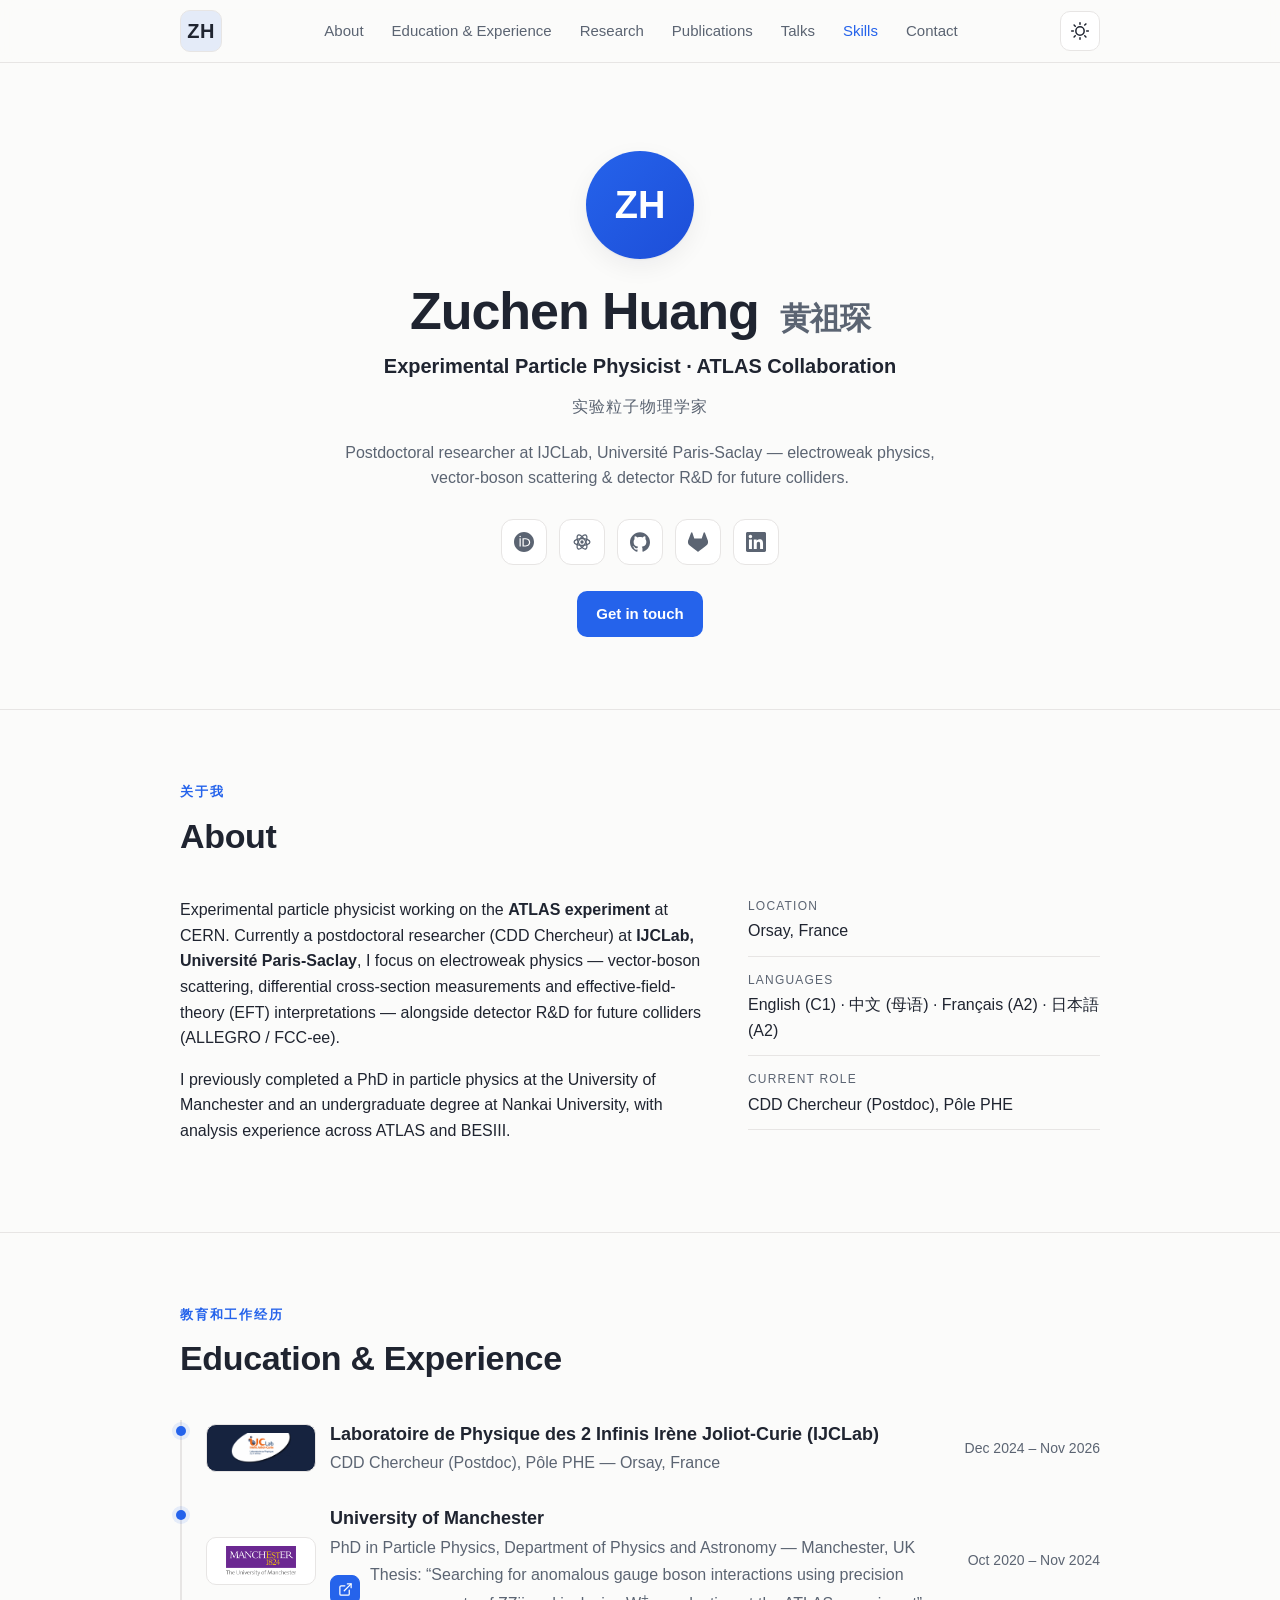
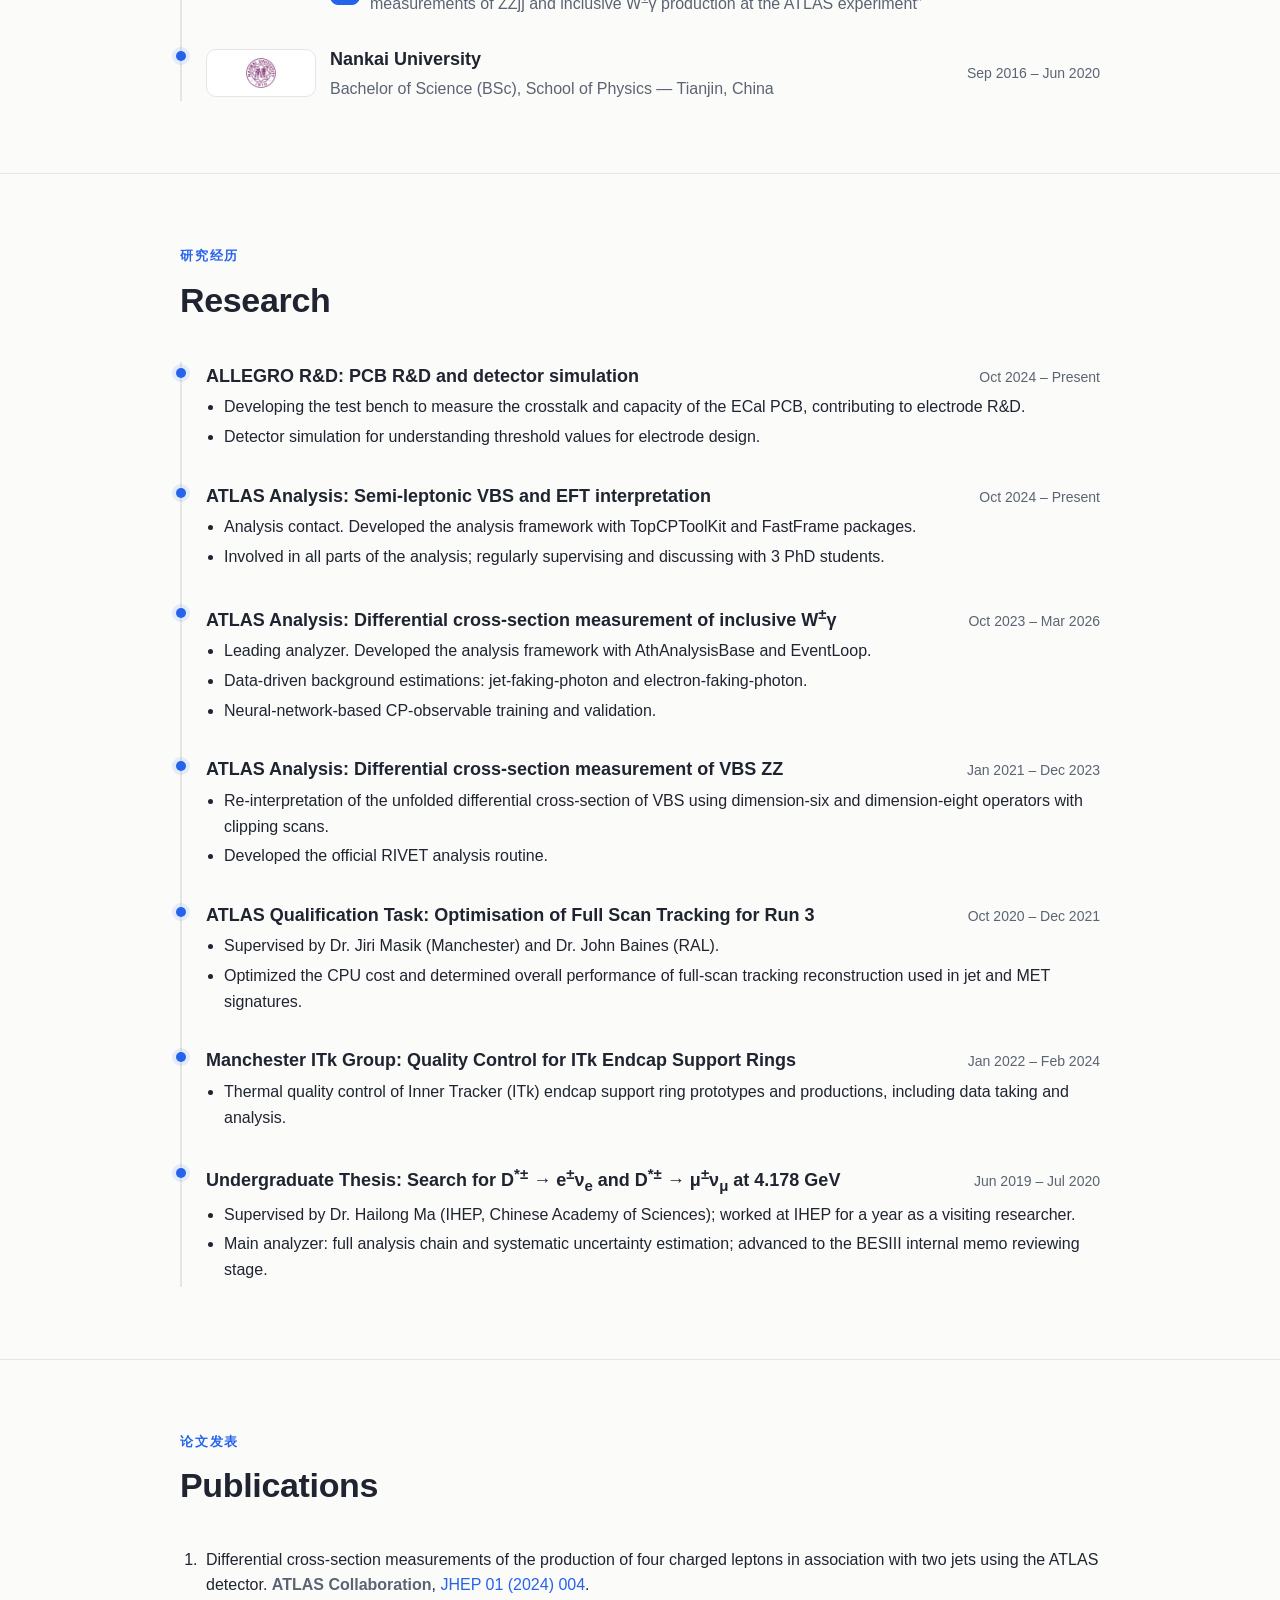
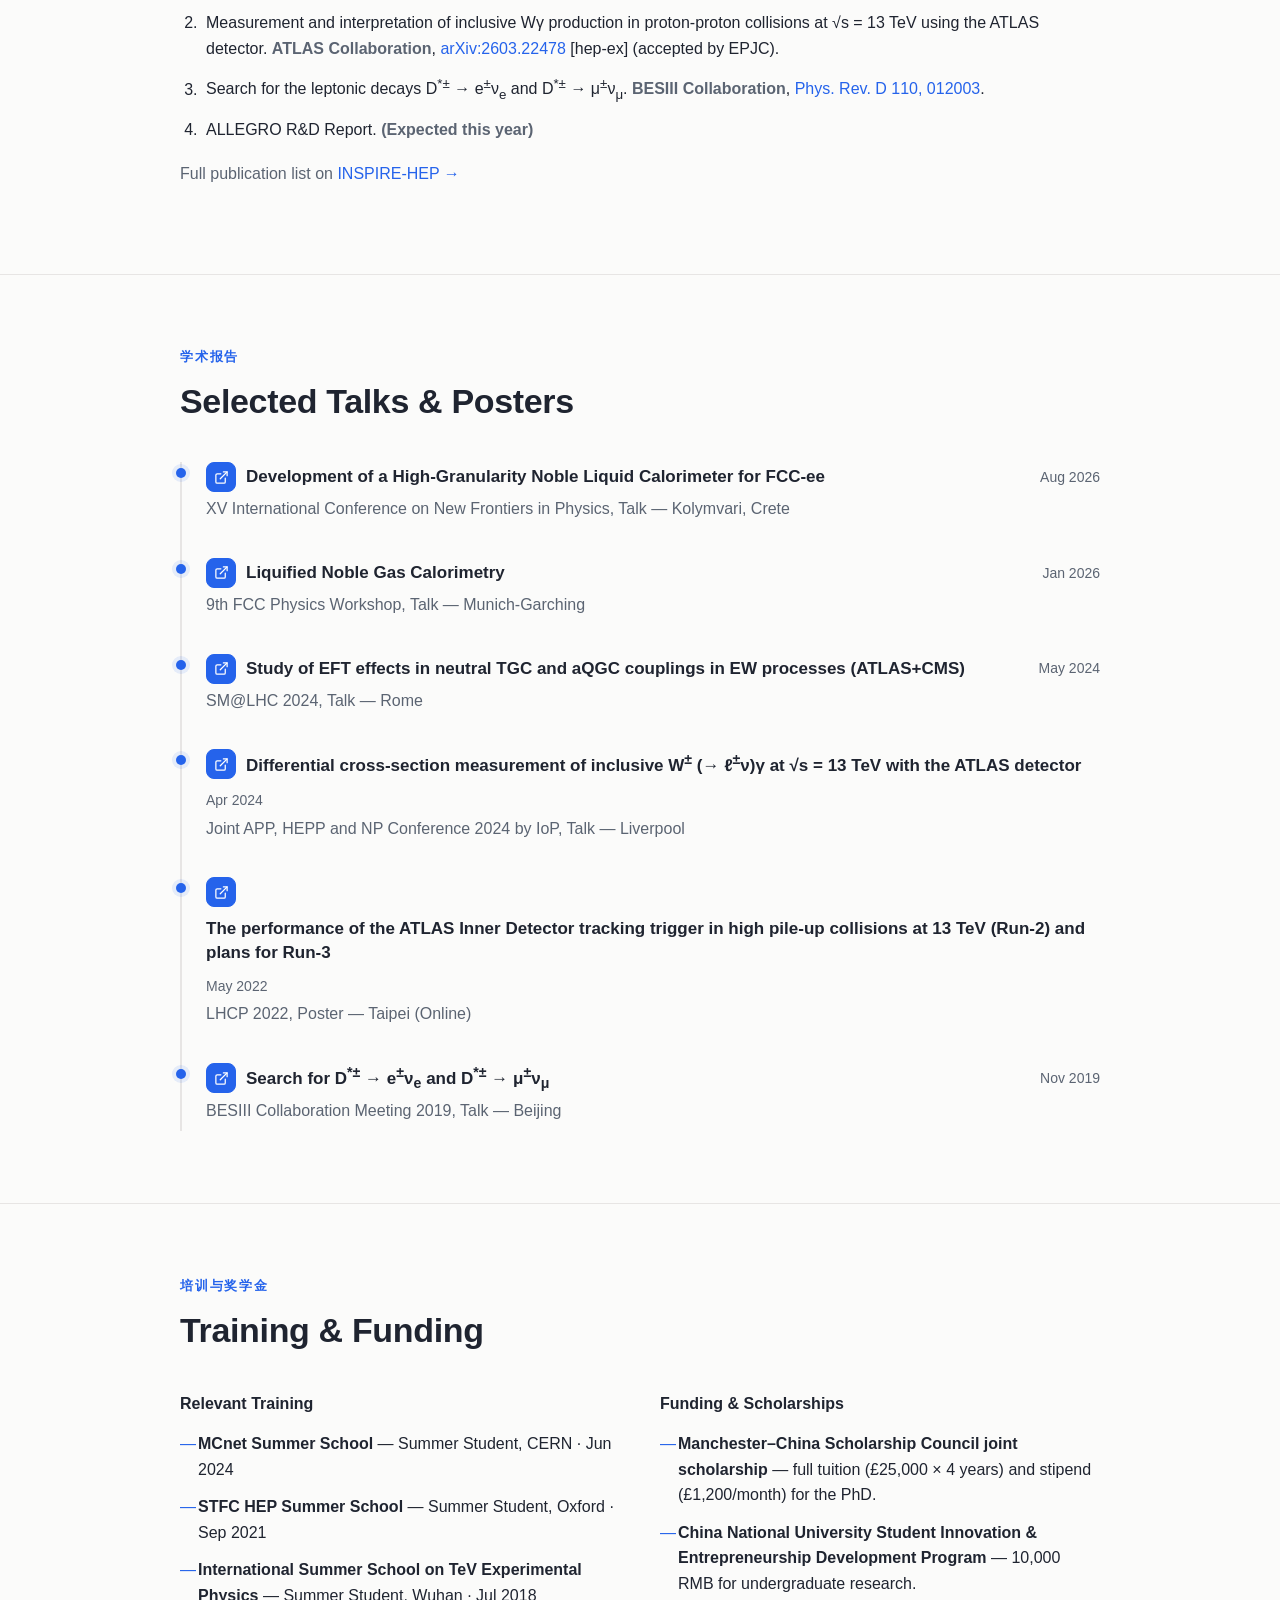
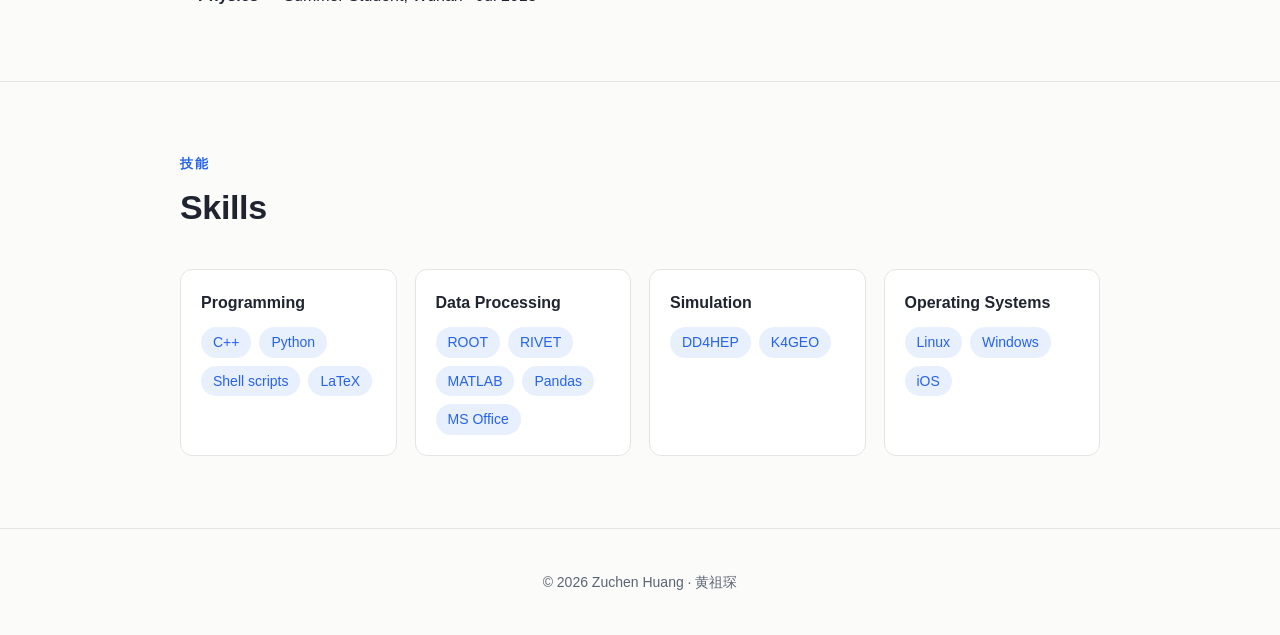
==== commit 7aa589e7: "Rename Education section, use icon link for thesis, tighten talk title size" ====
--- a/index.html
+++ b/index.html
@@ -25,7 +25,7 @@
       <nav id="primary-nav" class="site-nav" aria-label="Primary">
         <ul class="nav-list">
           <li><a href="#about">About</a></li>
-          <li><a href="#education">Education</a></li>
+          <li><a href="#education">Education &amp; Experience</a></li>
           <li><a href="#research">Research</a></li>
           <li><a href="#publications">Publications</a></li>
           <li><a href="#talks">Talks</a></li>
@@ -110,8 +110,8 @@
     <section id="education" class="section">
       <div class="container">
         <div class="section-head">
-          <span class="section-tag">教育经历</span>
-          <h2>Education</h2>
+          <span class="section-tag">教育和工作经历</span>
+          <h2>Education &amp; Experience</h2>
         </div>
         <div class="timeline">
           <article class="entry entry-edu">
@@ -130,7 +130,7 @@
               <div class="entry-title">
                 <h3>University of Manchester</h3>
                 <p class="entry-sub">PhD in Particle Physics, Department of Physics and Astronomy — Manchester, UK</p>
-                <p class="entry-sub"><a href="https://research.manchester.ac.uk/en/studentTheses/searching-for-anomalous-gauge-boson-interactions-using-precision-" target="_blank" rel="noopener">Thesis: “Searching for anomalous gauge boson interactions using precision measurements of ZZjj and inclusive W<sup>±</sup>γ production at the ATLAS experiment” →</a></p>
+                <p class="entry-sub entry-thesis"><a class="talk-link" href="https://research.manchester.ac.uk/en/studentTheses/searching-for-anomalous-gauge-boson-interactions-using-precision-" target="_blank" rel="noopener" aria-label="Open thesis page" title="Open thesis page"><svg viewBox="0 0 24 24" fill="none" stroke="currentColor" stroke-width="2" stroke-linecap="round" stroke-linejoin="round" aria-hidden="true"><path d="M18 13v6a2 2 0 0 1-2 2H5a2 2 0 0 1-2-2V8a2 2 0 0 1 2-2h6"/><polyline points="15 3 21 3 21 9"/><line x1="10" y1="14" x2="21" y2="3"/></svg></a><span>Thesis: “Searching for anomalous gauge boson interactions using precision measurements of ZZjj and inclusive W<sup>±</sup>γ production at the ATLAS experiment”</span></p>
               </div>
               <span class="entry-date">Oct 2020 – Nov 2024</span>
             </div>
--- a/css/style.css
+++ b/css/style.css
@@ -203,7 +203,7 @@
 /* ---------- Talk links ---------- */
 .entry-head-meta { display: inline-flex; align-items: center; gap: 8px; flex-shrink: 0; }
 #talks .entry-head { align-items: center; gap: 10px; }
-#talks .entry-head h3 { flex: 1 1 auto; min-width: 0; }
+#talks .entry-head h3 { flex: 1 1 auto; min-width: 0; font-size: 17px; line-height: 1.4; }
 .talk-link {
   display: inline-flex; align-items: center; justify-content: center;
   width: 30px; height: 30px; border-radius: 8px;
@@ -216,6 +216,8 @@
   transform: translateY(-1px); text-decoration: none;
 }
 .talk-link svg { width: 15px; height: 15px; }
+.entry-thesis { display: flex; align-items: center; gap: 10px; }
+.entry-thesis span { min-width: 0; }
 
 /* ---------- Publications ---------- */
 .pub-list { margin: 0; padding-left: 22px; display: grid; gap: 12px; }
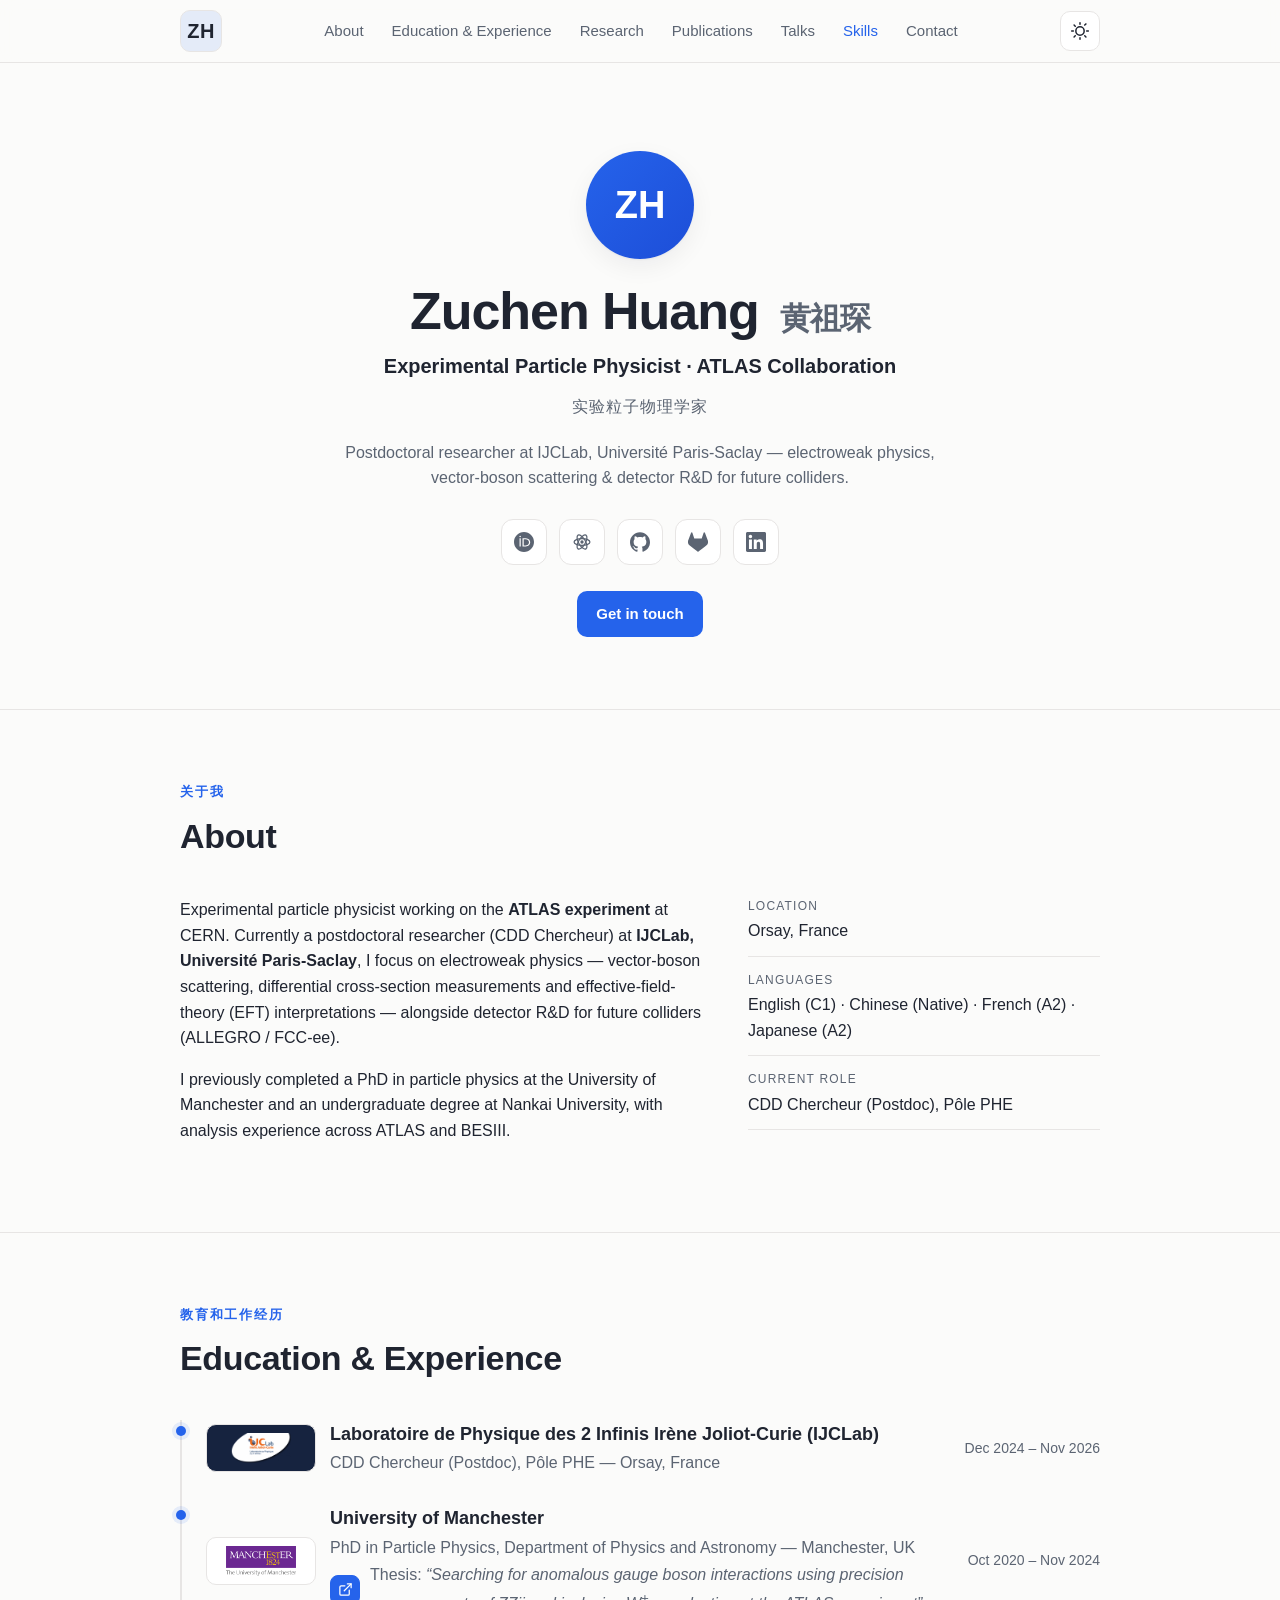
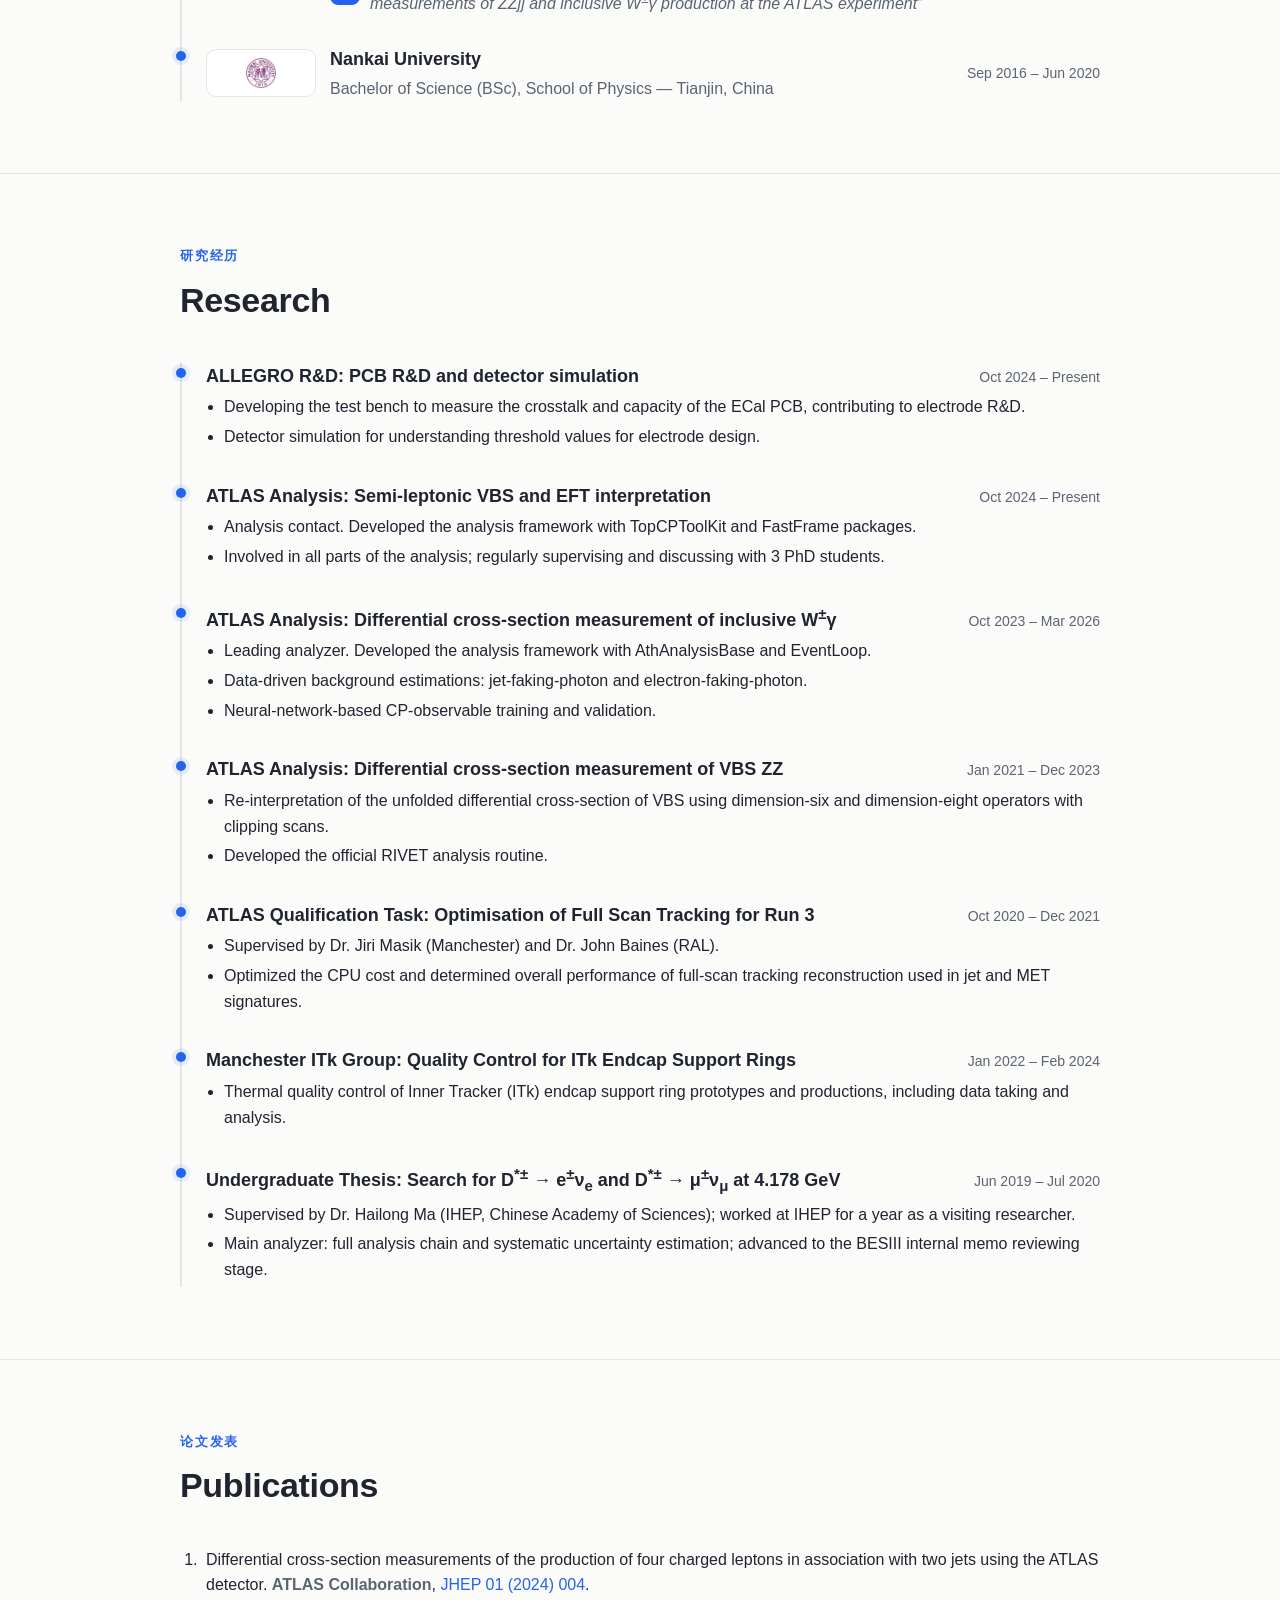
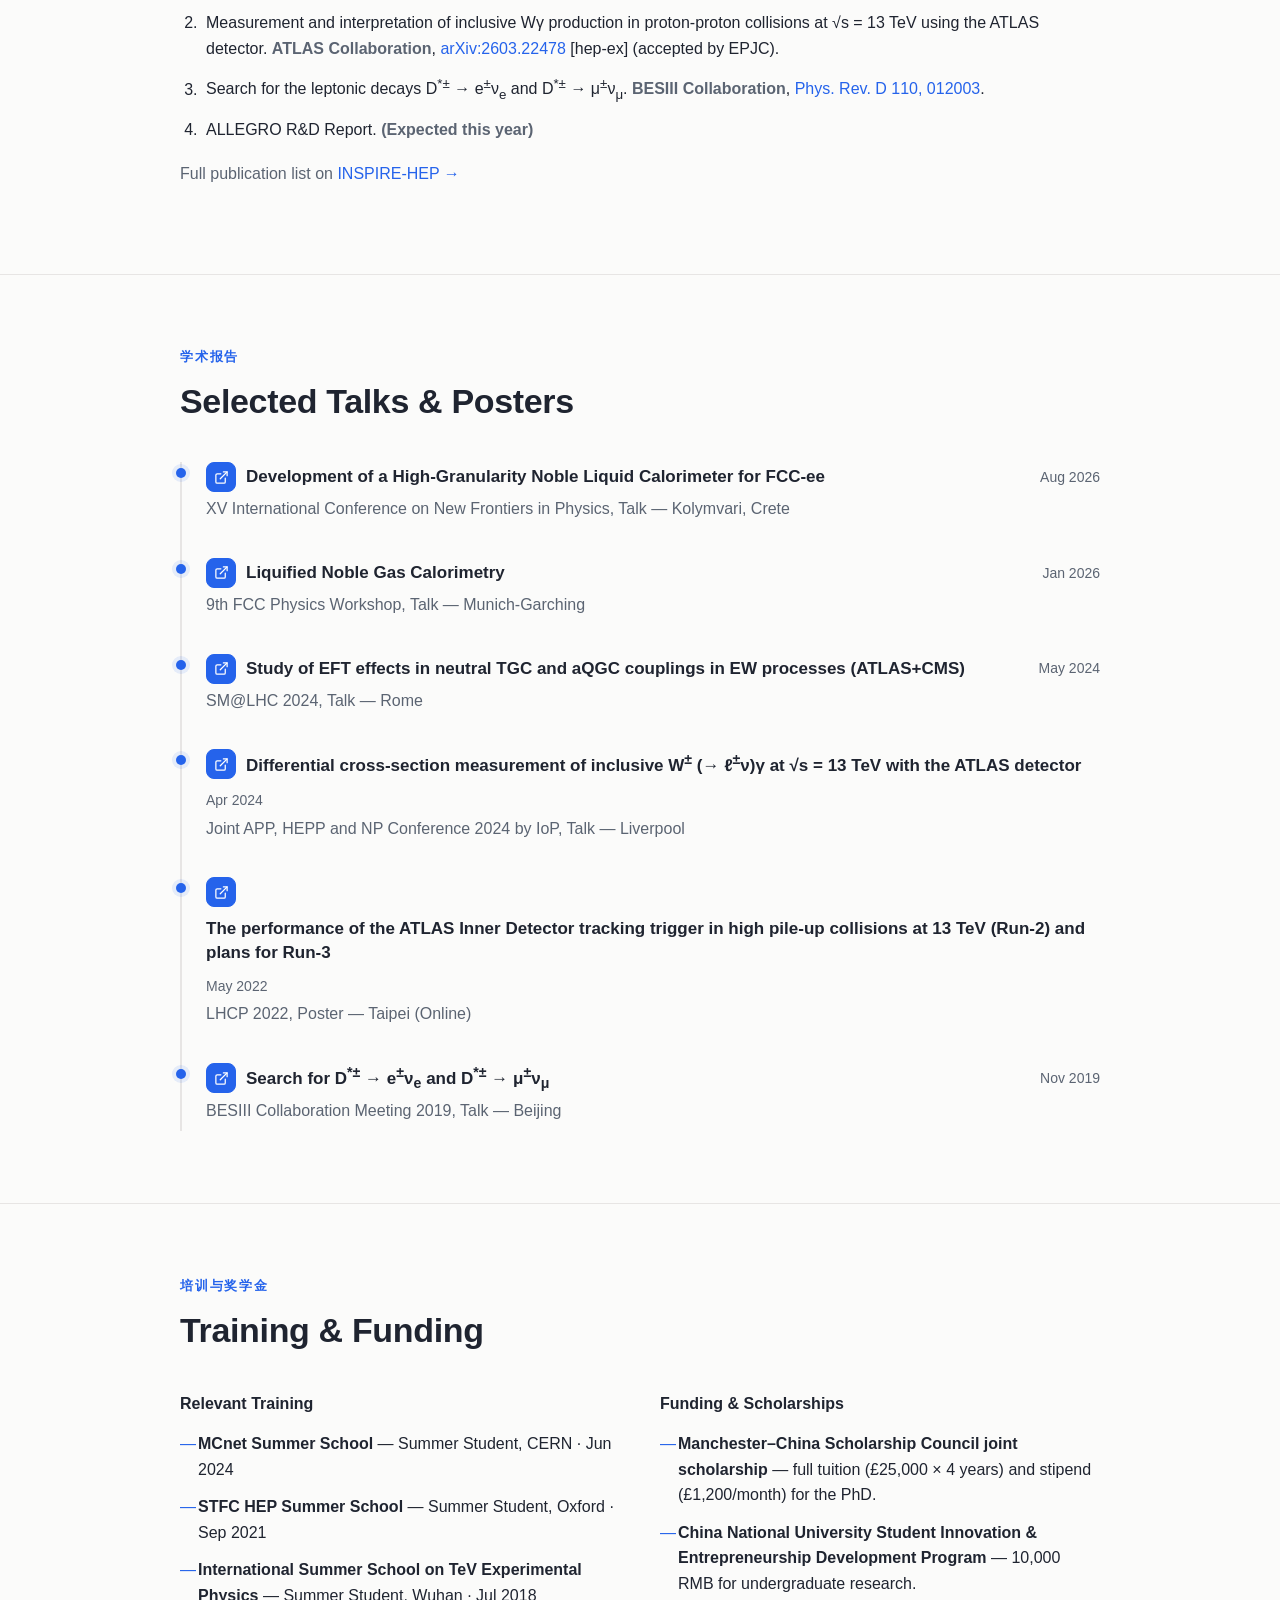
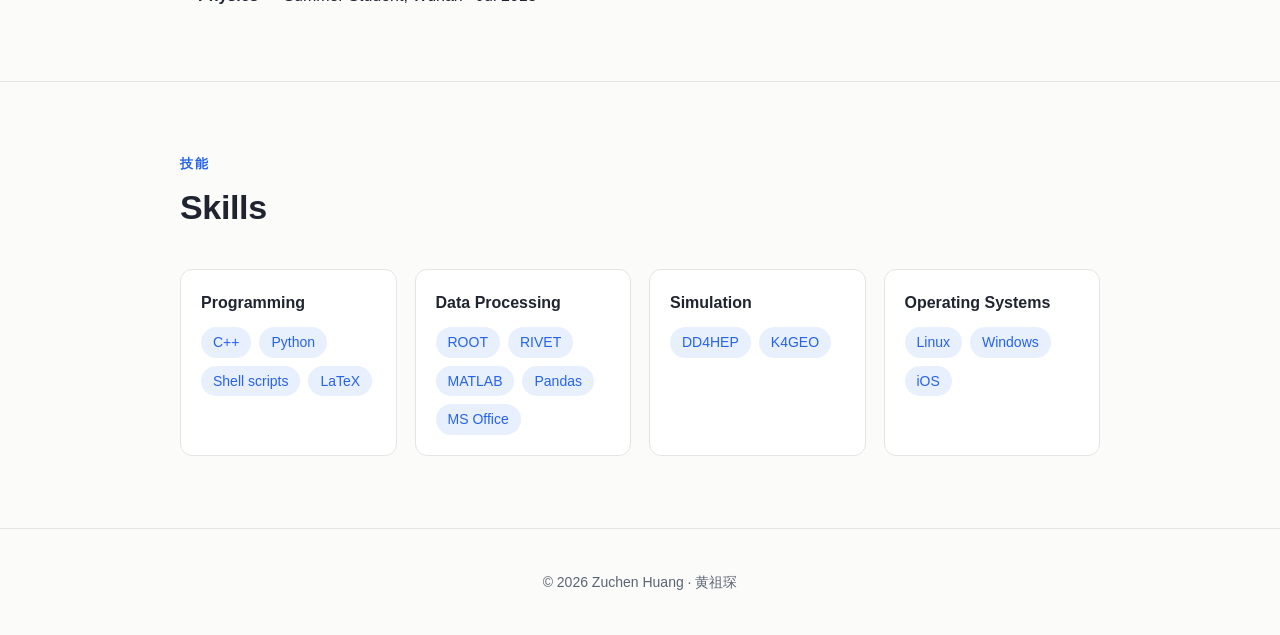
==== commit d02f5a2c: "Englishify languages line; italicize thesis title" ====
--- a/index.html
+++ b/index.html
@@ -99,7 +99,7 @@
           </div>
           <dl class="about-facts">
             <div><dt>Location</dt><dd>Orsay, France</dd></div>
-            <div><dt>Languages</dt><dd>English (C1) · 中文 (母语) · Français (A2) · 日本語 (A2)</dd></div>
+            <div><dt>Languages</dt><dd>English (C1) · Chinese (Native) · French (A2) · Japanese (A2)</dd></div>
             <div><dt>Current role</dt><dd>CDD Chercheur (Postdoc), Pôle PHE</dd></div>
           </dl>
         </div>
@@ -130,7 +130,7 @@
               <div class="entry-title">
                 <h3>University of Manchester</h3>
                 <p class="entry-sub">PhD in Particle Physics, Department of Physics and Astronomy — Manchester, UK</p>
-                <p class="entry-sub entry-thesis"><a class="talk-link" href="https://research.manchester.ac.uk/en/studentTheses/searching-for-anomalous-gauge-boson-interactions-using-precision-" target="_blank" rel="noopener" aria-label="Open thesis page" title="Open thesis page"><svg viewBox="0 0 24 24" fill="none" stroke="currentColor" stroke-width="2" stroke-linecap="round" stroke-linejoin="round" aria-hidden="true"><path d="M18 13v6a2 2 0 0 1-2 2H5a2 2 0 0 1-2-2V8a2 2 0 0 1 2-2h6"/><polyline points="15 3 21 3 21 9"/><line x1="10" y1="14" x2="21" y2="3"/></svg></a><span>Thesis: “Searching for anomalous gauge boson interactions using precision measurements of ZZjj and inclusive W<sup>±</sup>γ production at the ATLAS experiment”</span></p>
+                <p class="entry-sub entry-thesis"><a class="talk-link" href="https://research.manchester.ac.uk/en/studentTheses/searching-for-anomalous-gauge-boson-interactions-using-precision-" target="_blank" rel="noopener" aria-label="Open thesis page" title="Open thesis page"><svg viewBox="0 0 24 24" fill="none" stroke="currentColor" stroke-width="2" stroke-linecap="round" stroke-linejoin="round" aria-hidden="true"><path d="M18 13v6a2 2 0 0 1-2 2H5a2 2 0 0 1-2-2V8a2 2 0 0 1 2-2h6"/><polyline points="15 3 21 3 21 9"/><line x1="10" y1="14" x2="21" y2="3"/></svg></a><span>Thesis: <em>“Searching for anomalous gauge boson interactions using precision measurements of ZZjj and inclusive W<sup>±</sup>γ production at the ATLAS experiment”</em></span></p>
               </div>
               <span class="entry-date">Oct 2020 – Nov 2024</span>
             </div>
